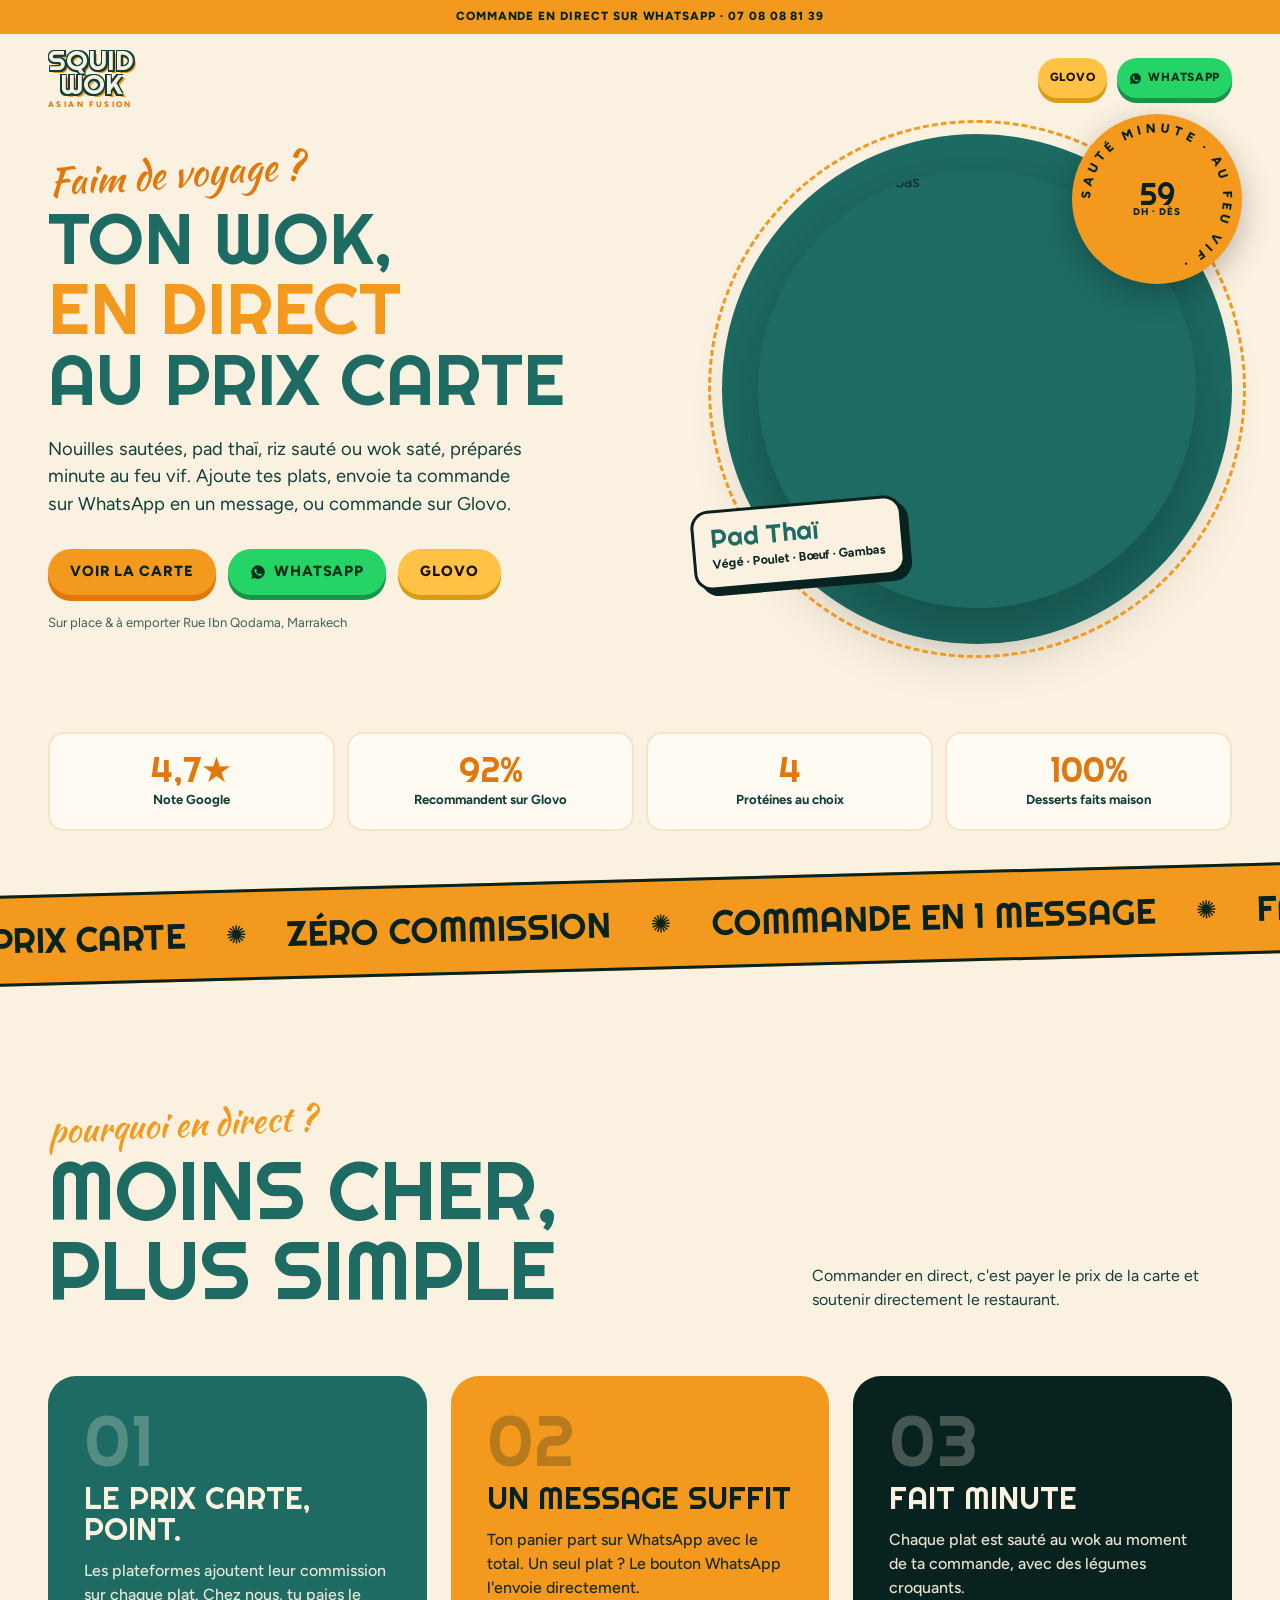
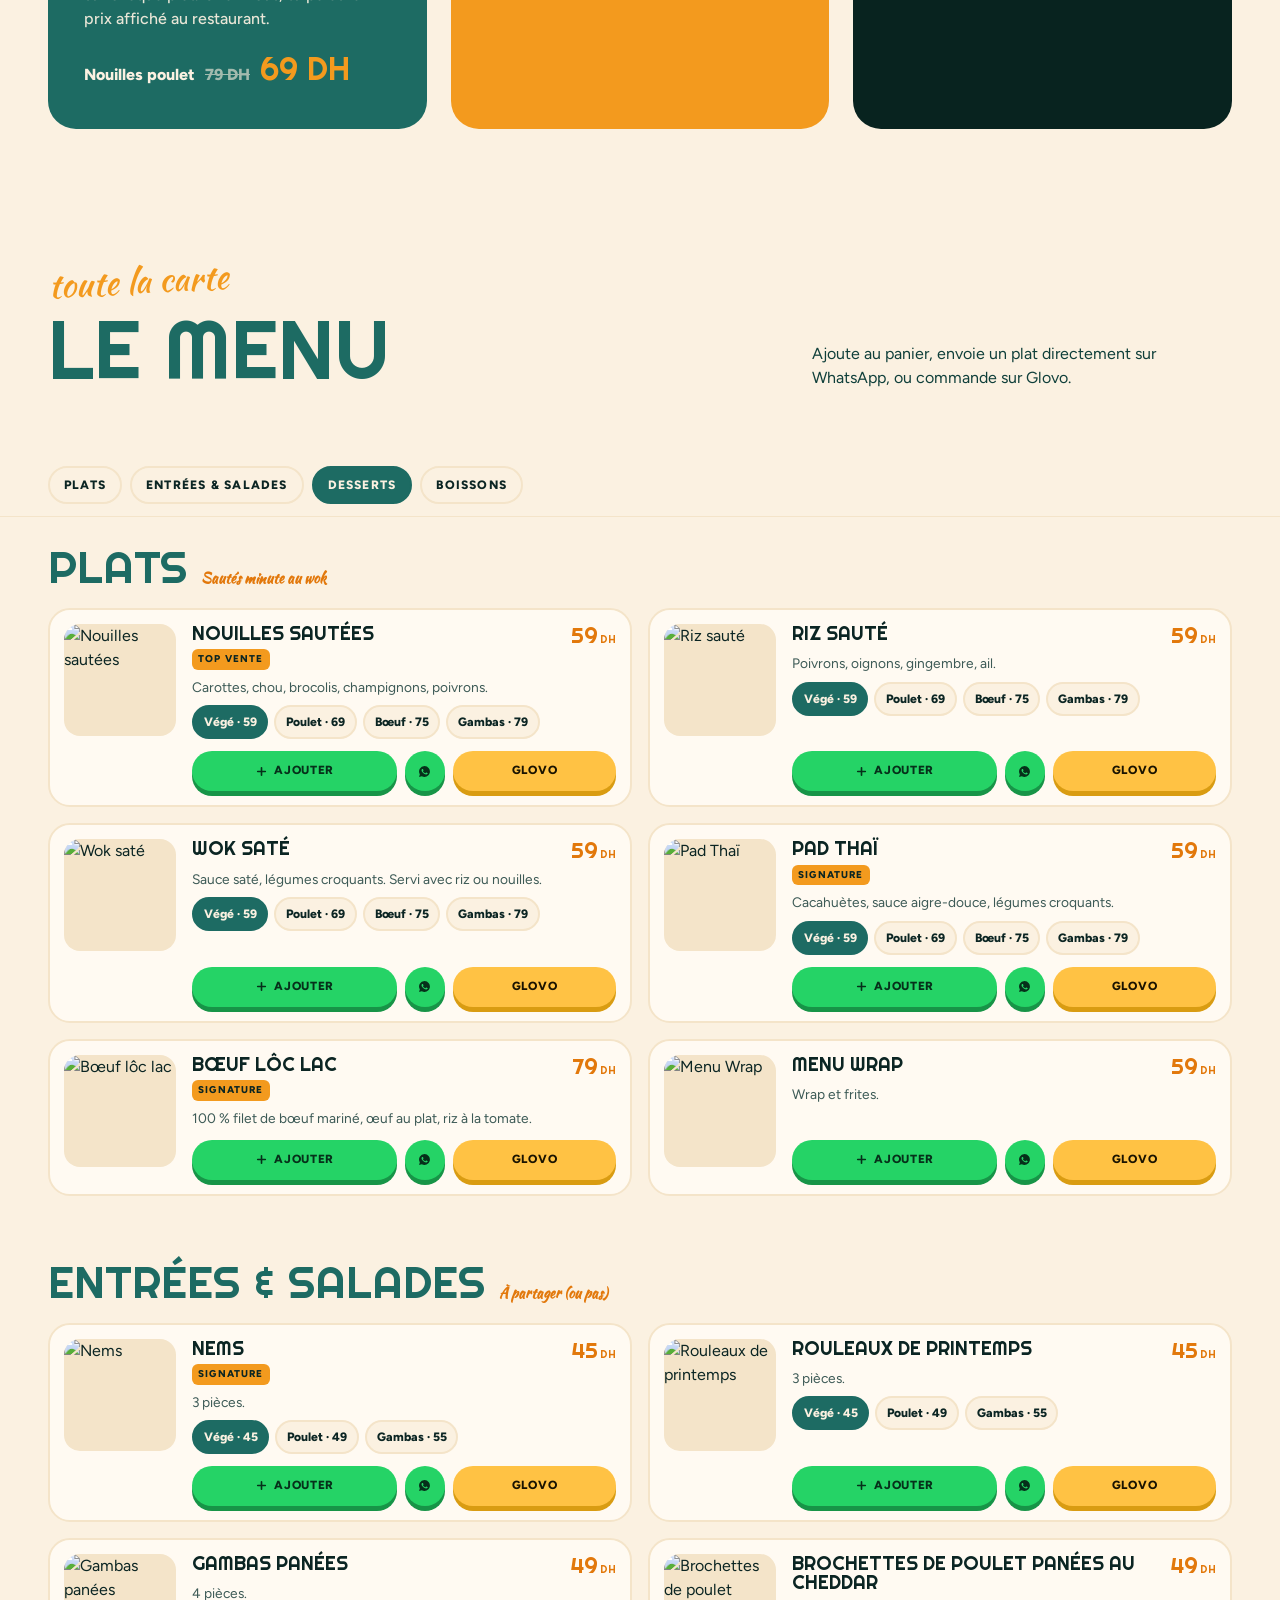
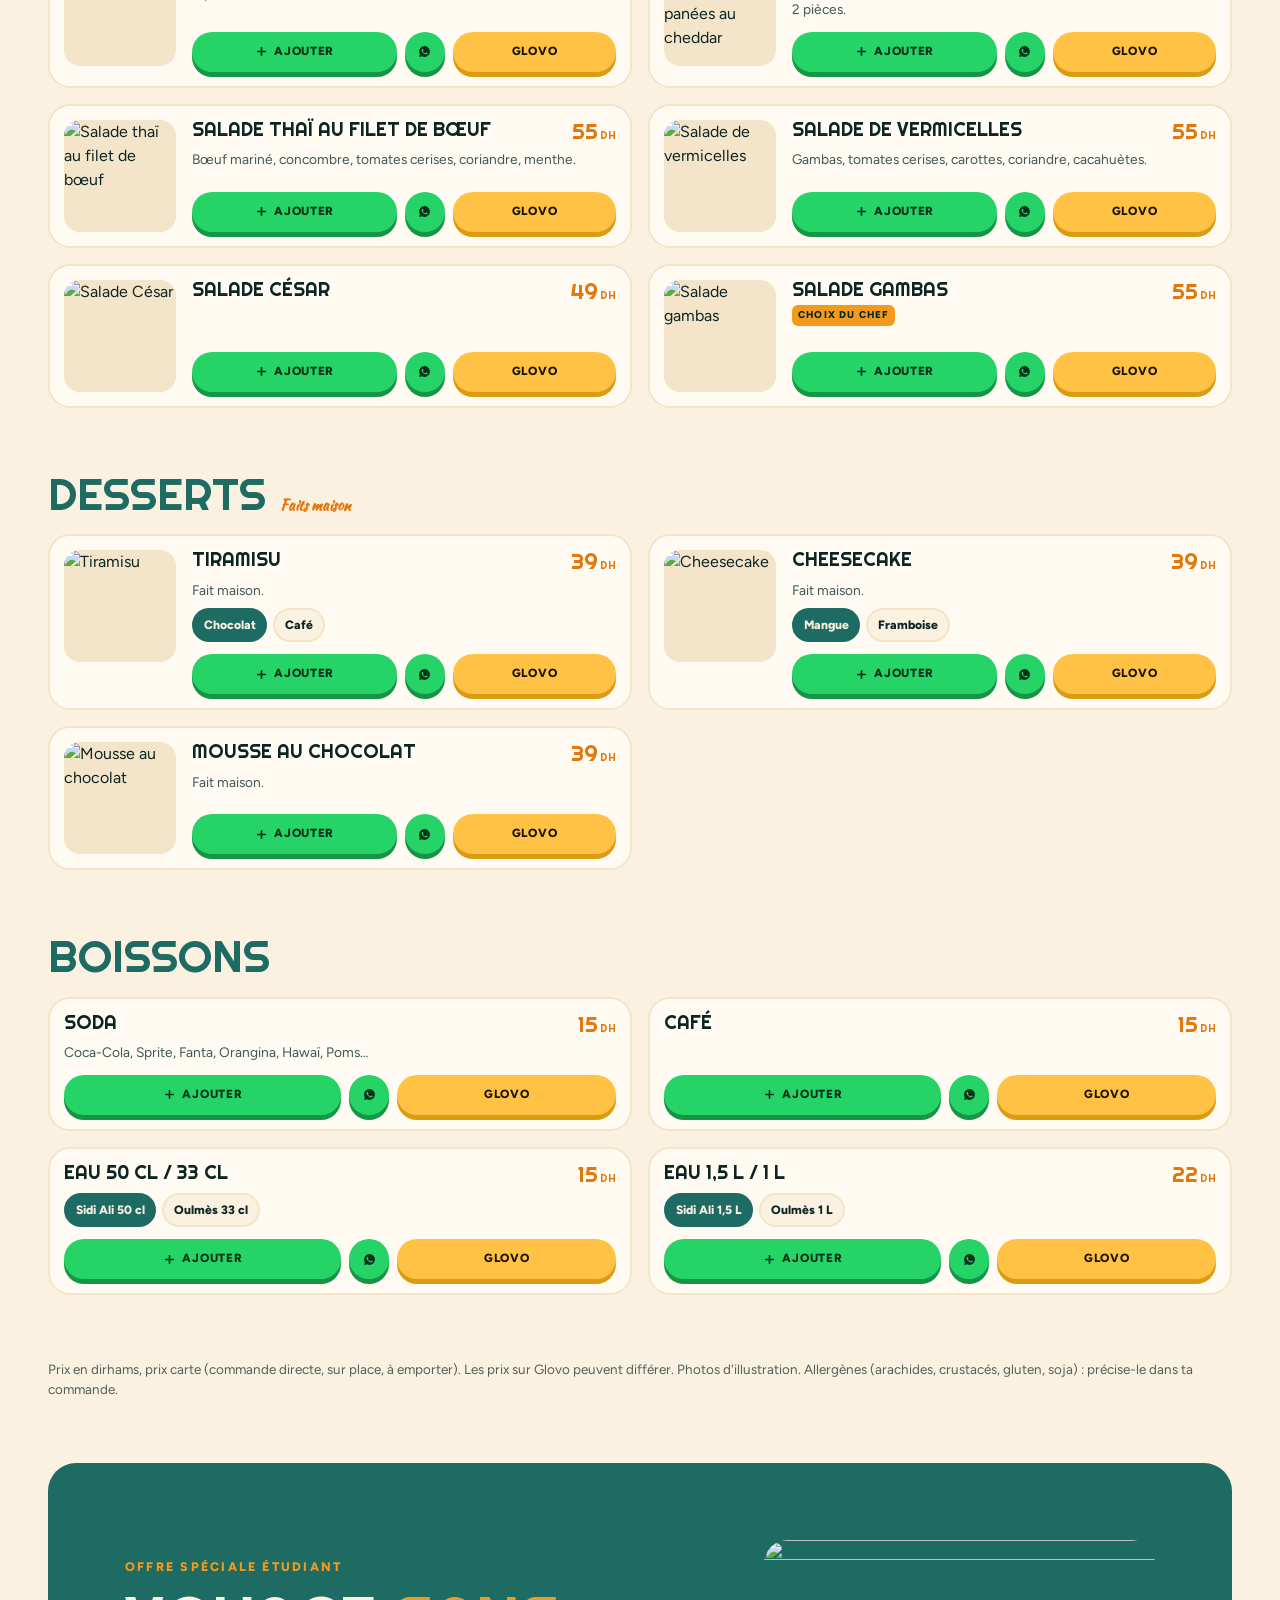
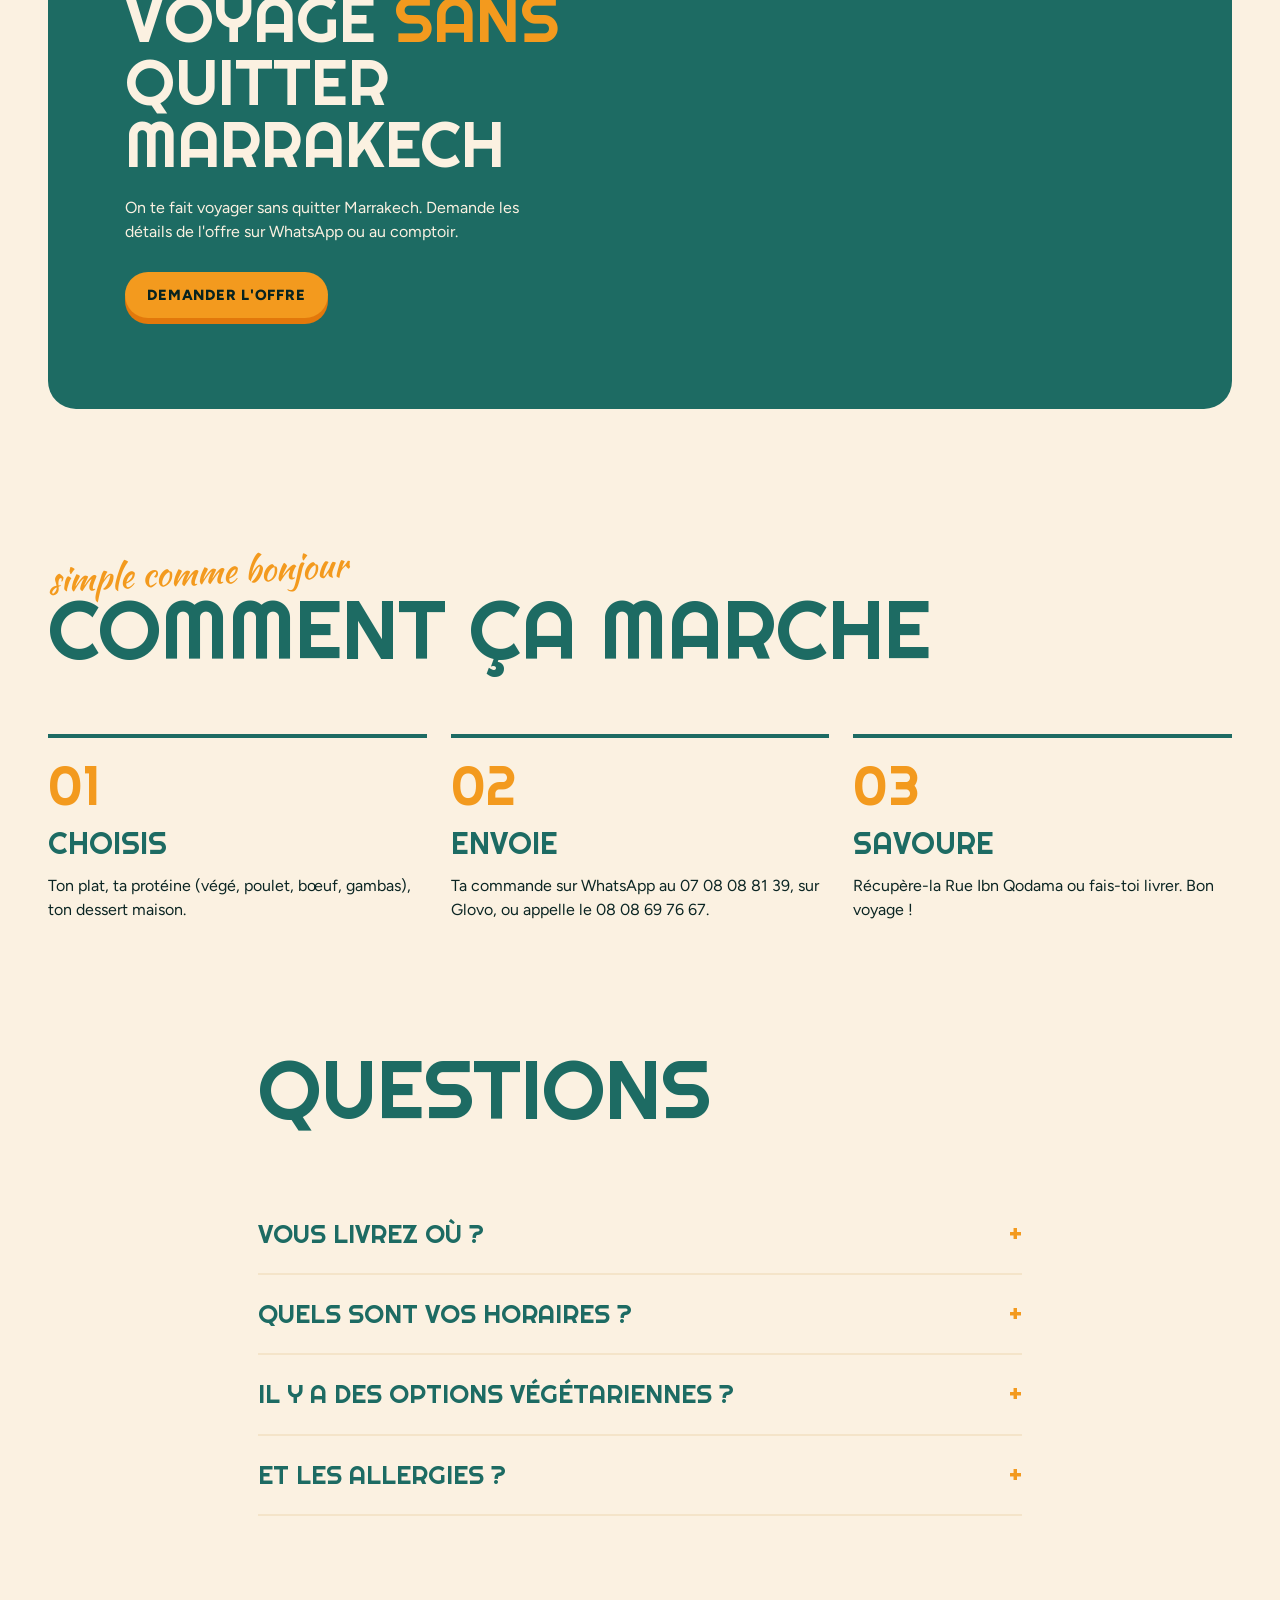
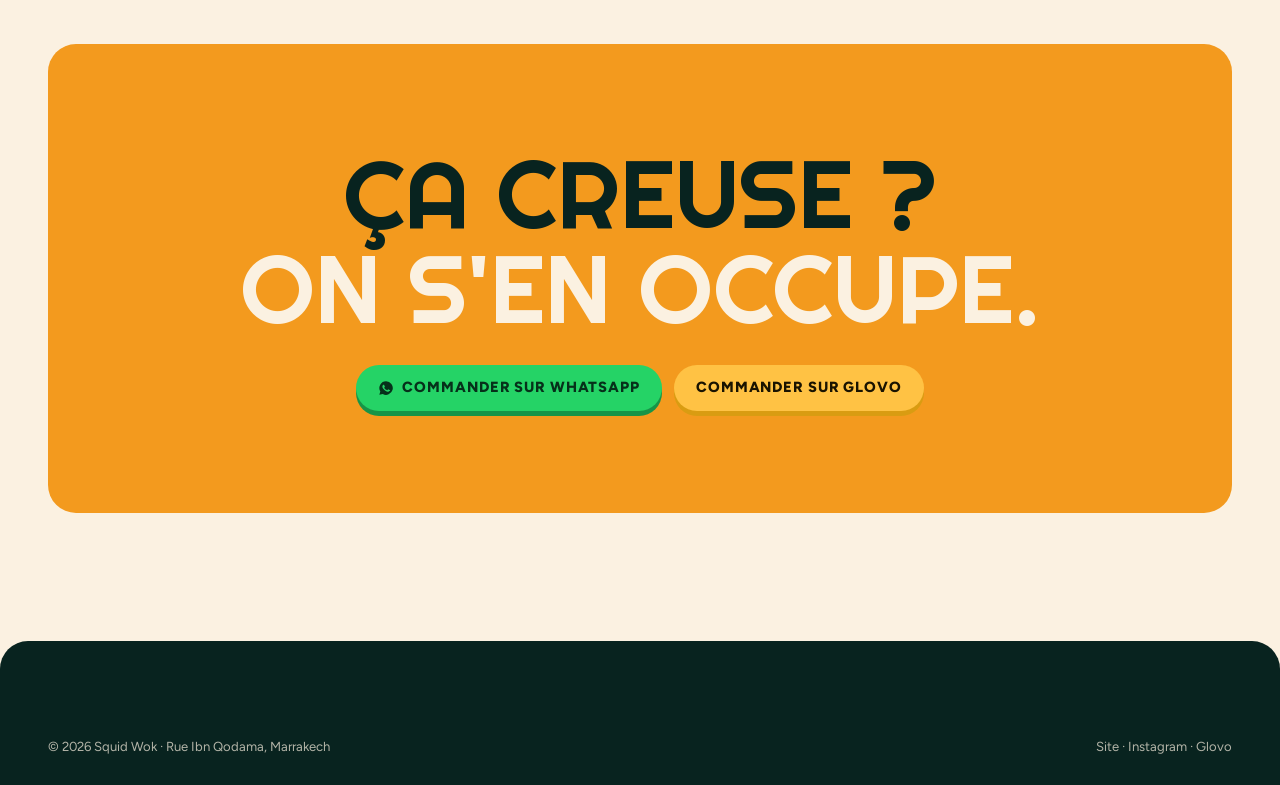
==== landing.html @ 24e597ba "Police du logo Instagram (Righteous) + correctif du défilement - La barre de catégories ne déclenche" ====
<!doctype html>
<html lang="fr">
<head>
<meta charset="utf-8">
<meta name="viewport" content="width=device-width,initial-scale=1">
<title>Commande Squid Wok en direct | Wok, Pad Thaï · Marrakech</title>
<meta name="description" content="Commande ton wok Squid Wok en direct sur WhatsApp, au prix carte. Nouilles, riz sauté, pad thaï dès 59 DH. Rue Ibn Qodama, Marrakech.">
<meta name="theme-color" content="#1d6b63">
<meta name="robots" content="noindex"><!-- preview : retirer à la mise en ligne finale -->
<link rel="preconnect" href="https://images.unsplash.com">
<meta name="robots" content="noindex"><!-- preview : retirer à la mise en ligne finale -->
<link rel="preconnect" href="https://fonts.googleapis.com">
<link rel="preconnect" href="https://fonts.gstatic.com" crossorigin>
<link href="https://fonts.googleapis.com/css2?family=Righteous&family=Figtree:wght@400;600;700;800&family=Kaushan+Script&display=swap" rel="stylesheet">
<link rel="stylesheet" href="assets/style.css?v=7">
<style>
  .lp-hero{padding:calc(var(--top-h) + 100px) 0 0;position:relative}
  .lp-hero__grid{display:grid;grid-template-columns:1.1fr .9fr;gap:clamp(24px,4vw,64px);align-items:center}
  .lp-hero h1{font-size:clamp(2.6rem,5.6vw,5.6rem);color:var(--teal)}
  .lp-hero h1 em{font-style:normal;color:var(--orange)}
  .lp-hero .script{font-size:clamp(1.6rem,3vw,2.4rem);color:var(--orange-deep);display:inline-block;transform:rotate(-4deg)}
  .lp-hero p.lead{font-size:1.15rem;max-width:480px;margin:22px 0 30px;color:var(--teal-deep)}
  .ctas{display:flex;flex-wrap:wrap;gap:12px;align-items:center}
  .ctas small{display:block;width:100%;font-size:.82rem;color:var(--teal-deep);opacity:.8;margin-top:6px}
  .plate{position:relative;aspect-ratio:1;border-radius:50%;background:var(--teal);padding:7%}
  .plate::before{content:"";position:absolute;inset:-14px;border-radius:50%;border:3px dashed var(--orange);animation:spin 40s linear infinite}
  .plate img{width:100%;height:100%;object-fit:cover;border-radius:50%;box-shadow:0 30px 60px rgba(8,35,31,.35)}
  .plate .sticker{top:-4%;right:-2%}
  .plate .tag{position:absolute;left:-6%;bottom:12%;background:var(--cream);border:3px solid var(--teal-ink);border-radius:18px;padding:12px 16px;box-shadow:6px 6px 0 var(--teal-ink);transform:rotate(-5deg)}
  .plate .tag b{font-family:var(--display);font-weight:400;font-size:1.6rem;color:var(--teal);display:block;line-height:1}
  .plate .tag span{font-size:.78rem;font-weight:700}

  .proof{display:grid;grid-template-columns:repeat(4,1fr);gap:12px;margin-top:clamp(48px,7vw,88px)}
  .proof div{background:var(--white);border:2px solid var(--cream-2);border-radius:var(--radius-sm);padding:18px;text-align:center}
  .proof b{font-family:var(--display);font-weight:400;font-size:2.2rem;color:var(--orange-deep);display:block;line-height:1}
  .proof span{font-size:.82rem;font-weight:700;color:var(--teal-deep)}

  .why{display:grid;grid-template-columns:repeat(3,1fr);gap:clamp(14px,2vw,24px)}
  .why article{border-radius:var(--radius);padding:clamp(24px,3vw,36px);min-height:300px;display:flex;flex-direction:column;gap:14px}
  .why article:nth-child(1){background:var(--teal);color:var(--cream)}
  .why article:nth-child(2){background:var(--orange);color:var(--teal-ink)}
  .why article:nth-child(3){background:var(--teal-ink);color:var(--cream)}
  .why .num{font-family:var(--display);font-size:4.5rem;line-height:.8;opacity:.25}
  .why h3{font-family:var(--display);font-weight:400;font-size:clamp(1.6rem,2.4vw,2.1rem);text-transform:uppercase;line-height:1}
  .why p{font-weight:500;opacity:.92}
  .compare{margin-top:auto;display:flex;gap:10px;align-items:baseline;font-weight:800}
  .compare s{opacity:.6}
  .compare b{font-family:var(--display);font-weight:400;font-size:2rem;color:var(--orange)}


  .offer{background:var(--teal);color:var(--cream);border-radius:var(--radius);padding:clamp(36px,6vw,80px);display:grid;grid-template-columns:1.2fr .8fr;gap:clamp(24px,4vw,56px);align-items:center;position:relative;overflow:hidden}
  .offer h2{font-size:clamp(2.4rem,5vw,4.4rem)}
  .offer h2 em{font-style:normal;color:var(--orange)}
  .offer ul{list-style:none;display:grid;gap:12px;margin:24px 0 30px}
  .offer li{display:flex;gap:12px;align-items:center;font-weight:600}
  .offer li::before{content:"✺";color:var(--orange);font-size:1.2rem}

  .how{display:grid;grid-template-columns:repeat(3,1fr);gap:24px;counter-reset:h}
  .how div{border-top:4px solid var(--teal);padding-top:20px}
  .how div::before{counter-increment:h;content:"0" counter(h);font-family:var(--display);font-size:3.4rem;color:var(--orange);display:block;line-height:1}
  .how h3{font-family:var(--display);font-weight:400;font-size:1.9rem;text-transform:uppercase;color:var(--teal);margin:8px 0}

  .faq{max-width:860px;margin:0 auto}
  .faq details{border-bottom:2px solid var(--cream-2);padding:20px 0}
  .faq summary{cursor:pointer;list-style:none;display:flex;justify-content:space-between;gap:20px;font-family:var(--display);font-size:clamp(1.1rem,2vw,1.6rem);text-transform:uppercase;color:var(--teal)}
  .faq summary::-webkit-details-marker{display:none}
  .faq summary::after{content:"+";color:var(--orange);transition:transform .3s var(--ease)}
  .faq details[open] summary::after{transform:rotate(45deg)}
  .faq p{margin-top:12px;color:var(--teal-deep);max-width:680px}

  .final{background:var(--orange);border-radius:var(--radius);margin:0 var(--gutter);padding:clamp(56px,8vw,110px) var(--gutter);text-align:center;color:var(--teal-ink)}
  .final h2{font-size:clamp(2.6rem,7.5vw,6.4rem)}
  .final h2 span{color:var(--cream)}
  .final .ctas{justify-content:center;margin-top:30px}

  @media (max-width:640px){
    .lp-hero .ctas{display:grid;grid-template-columns:1fr 1fr}
    .lp-hero .ctas .btn:first-child,.lp-hero .ctas small{grid-column:1/-1}
    .lp-hero .ctas .btn{padding-inline:.6em}
  }
  @media (max-width:900px){
    .lp-hero__grid,.offer{grid-template-columns:1fr}
    .plate{max-width:440px;margin:20px auto 0;width:86%}
    .why,.how{grid-template-columns:1fr}
    .proof{grid-template-columns:1fr 1fr}
  }
</style>
</head>
<body>

<div class="site-top">
<div class="topbar"><a href="https://wa.me/212708088139" target="_blank" rel="noopener">Commande en direct sur WhatsApp · 07 08 08 81 39</a></div>
<header class="header">
  <a href="index.html" class="logo" aria-label="Squid Wok, site" style="grid-column:1;justify-self:start;align-items:flex-start"><span class="logo__main">Squid <span>Wok</span></span><span class="logo__sub">Asian fusion</span></a>
  <span></span>
  <div class="header__actions">
    <a class="btn btn--glovo btn--sm" href="https://glovoapp.com/fr/ma/marrakech/stores/squid-wok-mar" target="_blank" rel="noopener" style="display:inline-flex">Glovo</a>
    <a class="btn btn--wa btn--sm" href="#carte" data-open aria-label="Commander sur WhatsApp"><svg viewBox="0 0 24 24" fill="currentColor" aria-hidden="true"><path d="M12 2a10 10 0 0 0-8.6 15.1L2 22l5-1.3A10 10 0 1 0 12 2zm5.2 14.1c-.2.6-1.3 1.2-1.8 1.2-.5.1-1 .2-3.4-.7a11.6 11.6 0 0 1-4.5-4c-.4-.5-1-1.5-1-2.8 0-1.3.7-2 1-2.3.2-.2.5-.3.7-.3h.5c.2 0 .4 0 .6.5l.8 2c.1.2.1.3 0 .5l-.4.6-.3.4c-.1.1-.3.3-.1.6.2.3.8 1.3 1.7 2 1.1 1 2 1.3 2.3 1.4.3.1.5.1.6-.1l.9-1.1c.2-.3.4-.2.7-.1l1.9.9c.3.1.5.2.5.3.1.2.1.6-.1 1.2z"/></svg><span>WhatsApp</span></a>
  </div>
</header>
</div>

<main>

<!-- HERO -->
<section class="lp-hero">
  <div class="wrap">
    <div class="lp-hero__grid">
      <div>
        <span class="script">Faim de voyage ?</span>
        <h1 class="display">Ton wok,<br><em>en direct</em><br>au prix carte</h1>
        <p class="lead">Nouilles sautées, pad thaï, riz sauté ou wok saté, préparés minute au feu vif. Ajoute tes plats, envoie ta commande sur WhatsApp en un message, ou commande sur Glovo.</p>
        <div class="ctas">
          <a class="btn btn--orange" href="#carte">Voir la carte</a>
          <a class="btn btn--wa" href="#carte" data-open><svg viewBox="0 0 24 24" fill="currentColor" aria-hidden="true"><path d="M12 2a10 10 0 0 0-8.6 15.1L2 22l5-1.3A10 10 0 1 0 12 2zm5.2 14.1c-.2.6-1.3 1.2-1.8 1.2-.5.1-1 .2-3.4-.7a11.6 11.6 0 0 1-4.5-4c-.4-.5-1-1.5-1-2.8 0-1.3.7-2 1-2.3.2-.2.5-.3.7-.3h.5c.2 0 .4 0 .6.5l.8 2c.1.2.1.3 0 .5l-.4.6-.3.4c-.1.1-.3.3-.1.6.2.3.8 1.3 1.7 2 1.1 1 2 1.3 2.3 1.4.3.1.5.1.6-.1l.9-1.1c.2-.3.4-.2.7-.1l1.9.9c.3.1.5.2.5.3.1.2.1.6-.1 1.2z"/></svg>WhatsApp</a>
          <a class="btn btn--glovo" href="https://glovoapp.com/fr/ma/marrakech/stores/squid-wok-mar" target="_blank" rel="noopener">Glovo</a>
          <small>Sur place & à emporter Rue Ibn Qodama, Marrakech</small>
        </div>
      </div>
      <div class="plate">
        <img src="https://images.unsplash.com/photo-1559314809-0d155014e29e?w=1200&q=80&auto=format&fit=crop" alt="Pad thaï aux gambas">
        <div class="sticker" aria-hidden="true">
          <svg viewBox="0 0 200 200"><defs><path id="c3" d="M100,100 m-78,0 a78,78 0 1,1 156,0 a78,78 0 1,1 -156,0"/></defs><text font-family="Figtree" font-weight="800" font-size="15" letter-spacing="5" fill="#08231f"><textPath href="#c3">SAUTÉ MINUTE · AU FEU VIF · </textPath></text></svg>
          <strong>59<small>DH · DÈS</small></strong>
        </div>
        <div class="tag"><b>Pad Thaï</b><span>Végé · Poulet · Bœuf · Gambas</span></div>
      </div>
    </div>
    <div class="proof">
      <div><b>4,7★</b><span>Note Google</span></div>
      <div><b>92%</b><span>Recommandent sur Glovo</span></div>
      <div><b>4</b><span>Protéines au choix</span></div>
      <div><b>100%</b><span>Desserts faits maison</span></div>
    </div>
  </div>
</section>

<div class="marquee" aria-hidden="true"><div class="marquee__track">
  <span>Prix carte</span><span>Zéro commission</span><span>Commande en 1 message</span><span>Fait minute</span>
</div></div>

<!-- WHY -->
<section class="section">
  <div class="wrap">
    <div class="head">
      <h2 class="display"><span class="script">pourquoi en direct ?</span>Moins cher,<br>plus simple</h2>
      <p>Commander en direct, c'est payer le prix de la carte et soutenir directement le restaurant.</p>
    </div>
    <div class="why">
      <article>
        <span class="num">01</span>
        <h3>Le prix carte, point.</h3>
        <p>Les plateformes ajoutent leur commission sur chaque plat. Chez nous, tu paies le prix affiché au restaurant.</p>
        <div class="compare"><span>Nouilles poulet</span><s>79 DH</s><b>69 DH</b></div>
      </article>
      <article>
        <span class="num">02</span>
        <h3>Un message suffit</h3>
        <p>Ton panier part sur WhatsApp avec le total. Un seul plat ? Le bouton WhatsApp l'envoie directement.</p>
      </article>
      <article>
        <span class="num">03</span>
        <h3>Fait minute</h3>
        <p>Chaque plat est sauté au wok au moment de ta commande, avec des légumes croquants.</p>
      </article>
    </div>
  </div>
</section>

<!-- CARTE COMPLETE -->
<section class="section" id="carte" style="padding-top:0;padding-bottom:clamp(32px,5vw,64px)">
  <div class="wrap">
    <div class="head">
      <h2 class="display"><span class="script">toute la carte</span>Le menu</h2>
      <p>Ajoute au panier, envoie un plat directement sur WhatsApp, ou commande sur Glovo.</p>
    </div>
  </div>
  <div id="menu"></div>
</section>

<!-- OFFRE -->
<section class="wrap" id="offre">
  <div class="offer">
    <div>
      <span class="eyebrow" style="color:var(--orange)">Offre spéciale étudiant</span>
      <h2 class="display" style="margin-top:10px">Voyage <em>sans</em><br>quitter Marrakech</h2>
      <p style="margin:20px 0 28px;max-width:420px">On te fait voyager sans quitter Marrakech. Demande les détails de l'offre sur WhatsApp ou au comptoir.</p>
      <a class="btn btn--orange" target="_blank" rel="noopener" href="https://wa.me/212708088139?text=Bonjour%20!%20Je%20veux%20profiter%20de%20l'offre%20%C3%A9tudiant">Demander l'offre</a>
    </div>
    <img src="https://images.unsplash.com/photo-1617093727343-374698b1b08d?w=700&q=75&auto=format&fit=crop" alt="" loading="lazy" style="border-radius:24px;width:100%;aspect-ratio:1;object-fit:cover">
  </div>
</section>

<!-- HOW -->
<section class="section">
  <div class="wrap">
    <div class="head"><h2 class="display"><span class="script">simple comme bonjour</span>Comment ça marche</h2></div>
    <div class="how">
      <div><h3>Choisis</h3><p>Ton plat, ta protéine (végé, poulet, bœuf, gambas), ton dessert maison.</p></div>
      <div><h3>Envoie</h3><p>Ta commande sur WhatsApp au 07 08 08 81 39, sur Glovo, ou appelle le 08 08 69 76 67.</p></div>
      <div><h3>Savoure</h3><p>Récupère-la Rue Ibn Qodama ou fais-toi livrer. Bon voyage !</p></div>
    </div>
  </div>
</section>

<!-- FAQ -->
<section class="section" style="padding-top:0">
  <div class="wrap faq">
    <div class="head"><h2 class="display">Questions</h2></div>
    <details><summary>Vous livrez où ?</summary><p>[À confirmer] Zone de livraison directe. Partout ailleurs à Marrakech, commande sur Glovo.</p></details>
    <details><summary>Quels sont vos horaires ?</summary><p>[À confirmer]</p></details>
    <details><summary>Il y a des options végétariennes ?</summary><p>Oui : tous nos plats wok, nems et rouleaux de printemps existent en version végétarienne.</p></details>
    <details><summary>Et les allergies ?</summary><p>Certains plats contiennent arachides, crustacés, gluten ou soja. Précise-le dans ton message, on adapte quand c'est possible.</p></details>
  </div>
</section>

<!-- FINAL -->
<section class="final">
  <h2 class="display">Ça creuse ?<br><span>On s'en occupe.</span></h2>
  <div class="ctas">
    <a class="btn btn--wa" href="#carte" data-open><svg viewBox="0 0 24 24" fill="currentColor" aria-hidden="true"><path d="M12 2a10 10 0 0 0-8.6 15.1L2 22l5-1.3A10 10 0 1 0 12 2zm5.2 14.1c-.2.6-1.3 1.2-1.8 1.2-.5.1-1 .2-3.4-.7a11.6 11.6 0 0 1-4.5-4c-.4-.5-1-1.5-1-2.8 0-1.3.7-2 1-2.3.2-.2.5-.3.7-.3h.5c.2 0 .4 0 .6.5l.8 2c.1.2.1.3 0 .5l-.4.6-.3.4c-.1.1-.3.3-.1.6.2.3.8 1.3 1.7 2 1.1 1 2 1.3 2.3 1.4.3.1.5.1.6-.1l.9-1.1c.2-.3.4-.2.7-.1l1.9.9c.3.1.5.2.5.3.1.2.1.6-.1 1.2z"/></svg>Commander sur WhatsApp</a>
    <a class="btn btn--glovo" href="https://glovoapp.com/fr/ma/marrakech/stores/squid-wok-mar" target="_blank" rel="noopener">Commander sur Glovo</a>
  </div>
</section>

</main>

<footer class="footer">
  <div class="wrap">
    <div class="footer__legal" style="margin-top:0;border:0;padding-top:0">
      <span>© 2026 Squid Wok · Rue Ibn Qodama, Marrakech</span>
      <span><a href="index.html">Site</a> · <a href="https://www.instagram.com/squidwokmarrakech/" target="_blank" rel="noopener">Instagram</a> · <a href="https://glovoapp.com/fr/ma/marrakech/stores/squid-wok-mar" target="_blank" rel="noopener">Glovo</a></span>
    </div>
  </div>
</footer>

<script src="assets/menu.js?v=6"></script>
<script src="assets/main.js?v=6"></script>
</body>
</html>
---- assets/style.css ----
/* =========================================================
   SQUID WOK — Charte graphique (alignée sur Instagram + carte)
   Vert canard / Orange wok / Crème · Anton + Figtree + Kaushan
   ========================================================= */
:root{
  --teal:#1d6b63;
  --teal-deep:#0f3f3a;
  --teal-ink:#08231f;
  --orange:#f39a1e;
  --orange-deep:#e2780b;
  --cream:#fbf1e1;
  --cream-2:#f4e4c9;
  --white:#fffaf2;
  --ink:#0b2523;
  --paper:#fffaf2;
  --header-h:68px;
  --top-h:34px;
  --shadow:0 18px 40px rgba(8,35,31,.14);
  --radius:28px;
  --radius-sm:16px;
  --display:'Righteous', 'Anton', system-ui, sans-serif;
  --body:'Figtree', system-ui, sans-serif;
  --script:'Kaushan Script', cursive;
  --gutter:clamp(16px,4vw,48px);
  --ease:cubic-bezier(.2,.7,.2,1);
}
*{box-sizing:border-box;margin:0;padding:0}
html{scroll-behavior:smooth;scroll-padding-top:calc(var(--top-h) + var(--header-h) + 70px);-webkit-text-size-adjust:100%}
html,body{overflow-x:clip}
body{font-family:var(--body);background:var(--cream);color:var(--ink);line-height:1.5;-webkit-font-smoothing:antialiased}
img{display:block;max-width:100%}
a{color:inherit;text-decoration:none}
button{font:inherit;cursor:pointer;border:0;background:none;color:inherit}
:focus-visible{outline:3px solid var(--orange);outline-offset:3px;border-radius:6px}

.wrap{width:100%;max-width:1320px;margin:0 auto;padding:0 var(--gutter)}
.display{font-family:var(--display);text-transform:uppercase;line-height:.98;letter-spacing:0;font-weight:400}
.script{font-family:var(--script);text-transform:none;letter-spacing:0}
.eyebrow{display:inline-block;font-weight:800;font-size:.78rem;letter-spacing:.18em;text-transform:uppercase}

/* ---------- Buttons ---------- */
.btn{display:inline-flex;align-items:center;justify-content:center;min-height:46px;line-height:1;gap:.55em;padding:.85em 1.5em;border-radius:999px;font-weight:800;font-size:.92rem;letter-spacing:.06em;text-transform:uppercase;transition:transform .25s var(--ease),background .25s,color .25s,box-shadow .25s;white-space:nowrap}
.btn:hover{transform:translateY(-2px)}
.btn:active{transform:translateY(0) scale(.98)}
.btn--orange{background:var(--orange);color:var(--teal-ink);box-shadow:0 6px 0 var(--orange-deep)}
.btn--orange:hover{box-shadow:0 8px 0 var(--orange-deep)}
.btn--teal{background:var(--teal);color:var(--cream);box-shadow:0 6px 0 var(--teal-deep)}
.btn--cream{background:var(--cream);color:var(--teal-deep);box-shadow:0 6px 0 rgba(0,0,0,.18)}
.btn--ghost{border:2px solid currentColor}
.btn svg{width:1.1em;height:1.1em}

.btn--wa{background:#25d366;color:#06301a;box-shadow:0 5px 0 #179447}
.btn--glovo{background:#ffc244;color:#1a1300;box-shadow:0 5px 0 #d99c12}
.btn--sm{min-height:40px;padding:.6em 1em;font-size:.74rem}
.btn--block{width:100%}
.btn--icon{width:40px;min-height:40px;padding:0;flex:none}
.sr-only{position:absolute;width:1px;height:1px;overflow:hidden;clip:rect(0 0 0 0);white-space:nowrap}


/* ---------- Logo (lettrage du logo Instagram, sans la pieuvre) ---------- */
.logo{display:inline-flex;flex-direction:column;align-items:center;font-family:var(--display);text-transform:uppercase;white-space:nowrap;line-height:.86}
.logo__main{display:flex;flex-direction:column;align-items:center;font-size:clamp(1.45rem,2.2vw,1.9rem);color:var(--cream);-webkit-text-stroke:0;text-shadow:-1.5px -1.5px 0 var(--teal-deep),1.5px -1.5px 0 var(--teal-deep),-1.5px 1.5px 0 var(--teal-deep),1.5px 1.5px 0 var(--teal-deep),3px 3px 0 var(--orange)}
.logo__main span{display:block;color:var(--cream)}
.logo__sub{font-family:var(--body);font-weight:800;font-size:.5rem;letter-spacing:.3em;color:var(--orange-deep);margin-top:5px}
.logo--xl{align-items:flex-start}
.logo--xl .logo__main{align-items:flex-start;font-size:clamp(3.4rem,13vw,10rem);color:var(--cream);text-shadow:.03em .03em 0 var(--orange),.06em .06em 0 var(--orange-deep)}
.logo--xl .logo__main span{color:var(--orange);text-shadow:.03em .03em 0 var(--teal),.06em .06em 0 var(--teal-deep)}
.logo--xl .logo__sub{font-size:clamp(.7rem,1.4vw,1rem);margin-top:1.4em;color:var(--orange)}

/* ---------- Header (pattern Burrito Madre : burger · logo centré · CTA pill) ---------- */
.site-top{position:fixed;inset:0 0 auto 0;z-index:60}
.topbar{height:var(--top-h);display:flex;align-items:center;justify-content:center;gap:.5em;background:var(--orange);color:var(--teal-ink);font-weight:800;font-size:.74rem;letter-spacing:.08em;text-transform:uppercase;padding:0 var(--gutter);white-space:nowrap;overflow:hidden}
.topbar a{text-underline-offset:3px}
.topbar a:hover{text-decoration:underline}
.header{position:relative;padding:14px var(--gutter);display:grid;grid-template-columns:1fr auto 1fr;align-items:center;transition:background .3s,padding .3s,box-shadow .3s}
.header.is-scrolled{background:var(--cream);padding-block:8px;box-shadow:0 1px 0 var(--cream-2)}
.menu-open .header{background:transparent;box-shadow:none}
.menu-open .header .logo__main{color:var(--cream)}
.menu-open .header .header__actions{visibility:hidden}
.burger{width:52px;height:52px;border-radius:50%;background:var(--cream);display:grid;place-items:center;box-shadow:0 4px 18px rgba(8,35,31,.15)}
.burger i{display:block;width:22px;height:3px;background:var(--teal);border-radius:3px;position:relative;transition:transform .3s}
.burger i::before,.burger i::after{content:"";position:absolute;left:0;width:22px;height:3px;background:var(--teal);border-radius:3px;transition:transform .3s,top .3s}
.burger i::before{top:-7px}.burger i::after{top:7px}
.menu-open .burger i{background:transparent}
.menu-open .burger i::before{top:0;transform:rotate(45deg)}
.menu-open .burger i::after{top:0;transform:rotate(-45deg)}
.header .btn{justify-self:end}
.header__actions{justify-self:end;display:flex;gap:10px;align-items:center}

/* Fullscreen nav */
.nav{position:fixed;inset:0;z-index:45;padding-top:calc(var(--top-h) + 110px)!important;background:var(--teal);color:var(--cream);display:flex;flex-direction:column;justify-content:center;padding:120px var(--gutter) 40px;clip-path:circle(0% at 40px 40px);transition:clip-path .7s var(--ease);overflow:auto}
.menu-open .nav{clip-path:circle(150% at 40px 40px)}
.nav ul{list-style:none}
.nav li a{min-height:44px;font-family:var(--display);font-size:clamp(2rem,7vw,4.6rem);text-transform:uppercase;line-height:1.02;display:inline-block;transition:color .2s,transform .3s var(--ease)}
.nav li a:hover{color:var(--orange);transform:translateX(12px)}
.nav__foot{margin-top:40px;display:flex;flex-wrap:wrap;gap:24px;font-weight:700;opacity:.85}

.nav__btns{display:flex;flex-wrap:wrap;gap:10px;margin-top:32px}
/* ---------- Hero ---------- */
.hero{padding:calc(var(--top-h) + 96px) var(--gutter) 0}
.hero__media{position:relative;border-radius:var(--radius);overflow:hidden;min-height:min(86vh,820px);background:var(--teal-ink);display:flex;align-items:flex-end}
.hero__media img,.hero__media video{position:absolute;inset:0;width:100%;height:100%;object-fit:cover;transform:scale(1.08);animation:heroZoom 14s var(--ease) forwards}
@keyframes heroZoom{to{transform:scale(1)}}
.hero__media::after{content:"";position:absolute;inset:0;background:linear-gradient(180deg,rgba(8,35,31,.05) 30%,rgba(8,35,31,.85) 100%)}
.hero__content{position:relative;z-index:2;padding:clamp(24px,5vw,64px);color:var(--cream);width:100%;display:grid;gap:22px}
.hero__title{font-size:clamp(2.7rem,9.6vw,9rem)}
.hero__title em{font-style:normal;color:var(--orange)}
.hero__row{display:flex;flex-wrap:wrap;gap:16px 28px;align-items:center;justify-content:space-between}
.hero__row p{max-width:440px;font-size:1.08rem;opacity:.92}
.hero__tag{font-size:clamp(1.6rem,3.4vw,2.6rem);color:var(--orange);transform:rotate(-4deg);display:inline-block}

/* Sticker rond tournant */
.sticker{position:absolute;z-index:3;width:clamp(110px,14vw,170px);aspect-ratio:1;border-radius:50%;background:var(--orange);color:var(--teal-ink);display:grid;place-items:center;text-align:center;box-shadow:0 10px 30px rgba(0,0,0,.25)}
.sticker svg{position:absolute;inset:0;width:100%;height:100%;animation:spin 18s linear infinite}
.sticker strong{font-family:var(--display);font-weight:400;font-size:clamp(1.3rem,2.4vw,2rem);line-height:.9}
.sticker strong small{display:block;font-family:var(--body);font-size:.32em;font-weight:800;letter-spacing:.1em}
@keyframes spin{to{transform:rotate(360deg)}}
.hero .sticker{top:clamp(20px,4vw,48px);right:clamp(20px,4vw,48px)}

/* ---------- Marquee ---------- */
.marquee{overflow:hidden;background:var(--orange);color:var(--teal-ink);padding:16px 0;transform:rotate(-1.5deg);margin:48px -10px 0;border-block:3px solid var(--teal-ink)}
.marquee--teal{background:var(--teal);color:var(--cream);transform:rotate(1.2deg);border-color:var(--orange)}
.marquee__track{display:flex;gap:40px;width:max-content;animation:marquee 32s linear infinite}
.marquee span{font-family:var(--display);font-size:clamp(1.3rem,2.8vw,2.2rem);text-transform:uppercase;white-space:nowrap;display:flex;align-items:center;gap:40px}
.marquee span::after{content:"✺";color:currentColor;font-size:.7em}
@keyframes marquee{to{transform:translateX(-50%)}}

/* ---------- Section heads ---------- */
.section{padding:clamp(72px,10vw,140px) 0}
.head{display:flex;flex-wrap:wrap;align-items:flex-end;justify-content:space-between;gap:20px;margin-bottom:clamp(36px,5vw,64px)}
.head h2{font-size:clamp(2.4rem,6.4vw,5.4rem);color:var(--teal)}
.head h2 .script{color:var(--orange);font-size:.42em;display:block;transform:rotate(-3deg);margin-bottom:.35em;line-height:1.2}
.head p{max-width:420px;color:var(--teal-deep)}

/* ---------- Categories grid (pattern Burrito Madre) ---------- */
.cats{display:grid;grid-template-columns:repeat(2,1fr);gap:clamp(20px,3vw,40px) clamp(16px,3vw,40px)}
.cat{display:grid;gap:14px;text-align:center;color:var(--teal-deep)}
.cat__img{position:relative;aspect-ratio:4/3;border-radius:var(--radius);overflow:hidden;background:var(--cream-2)}
.cat__img img{width:100%;height:100%;object-fit:cover;transition:transform .8s var(--ease)}
.cat:hover .cat__img img{transform:scale(1.07) rotate(-1deg)}
.cat__price{position:absolute;top:14px;left:14px;background:var(--orange);color:var(--teal-ink);font-family:var(--display);font-size:1.3rem;padding:.25em .7em;border-radius:999px;transform:rotate(-6deg)}
.cat h3{font-family:var(--display);font-weight:400;font-size:clamp(1.15rem,2.4vw,2rem);text-transform:uppercase;line-height:1}
.cat__cta{font-weight:800;font-size:.8rem;letter-spacing:.14em;text-transform:uppercase;color:var(--orange-deep);display:inline-flex;gap:.4em;justify-content:center;align-items:center}
.cat__cta::after{content:"→";transition:transform .3s var(--ease)}
.cat:hover .cat__cta::after{transform:translateX(6px)}
.center{text-align:center;margin-top:clamp(40px,6vw,72px)}

/* ---------- Story ---------- */
.story{display:grid;grid-template-columns:1.05fr 1fr;gap:clamp(28px,5vw,80px);align-items:center}
.story__media{position:relative;border-radius:var(--radius);overflow:hidden;aspect-ratio:4/5}
.story__media img{width:100%;height:100%;object-fit:cover}
.story__media .sticker{bottom:24px;left:24px}
.story h2{font-size:clamp(2.3rem,5.2vw,4.6rem);color:var(--teal)}
.story h2 em{font-style:normal;color:var(--orange)}
.story p{font-size:1.12rem;margin-top:22px;max-width:520px;color:var(--teal-deep)}
.stats{display:grid;grid-template-columns:repeat(3,1fr);gap:16px;margin-top:36px}
.stat{background:var(--white);border-radius:var(--radius-sm);padding:18px;border:2px solid var(--cream-2)}
.stat b{font-family:var(--display);font-weight:400;font-size:clamp(1.6rem,3.2vw,2.5rem);color:var(--orange-deep);display:block;line-height:1}
.stat span{font-size:.82rem;font-weight:700;color:var(--teal-deep)}

/* ---------- Promo cards (pattern "Izaberi obrok / Postani deo ekipe") ---------- */
.promos{display:grid;grid-template-columns:1fr 1fr;gap:clamp(16px,2.5vw,28px)}
.promo{position:relative;border-radius:var(--radius);overflow:hidden;min-height:440px;padding:clamp(24px,4vw,44px);display:flex;flex-direction:column;justify-content:space-between;isolation:isolate}
.promo h3{font-size:clamp(2.3rem,4.2vw,4rem);max-width:9ch}
.promo p{max-width:min(260px,48%);font-weight:700;text-transform:uppercase;font-size:.85rem;letter-spacing:.05em}
.promo img{position:absolute;right:-8%;bottom:-8%;width:56%;aspect-ratio:1;object-fit:cover;border-radius:50%;z-index:-1;transition:transform .9s var(--ease);box-shadow:0 20px 50px rgba(0,0,0,.3)}
.promo:hover img{transform:rotate(-8deg) scale(1.05)}
.promo--orange{background:var(--orange);color:var(--teal-ink)}
.promo--teal{background:var(--teal);color:var(--cream)}
.promo--teal h3 em{color:var(--orange);font-style:normal}
.promo .btn{align-self:flex-start}

/* ---------- Menu (carte complète) ---------- */
.catnav{position:sticky;top:calc(var(--top-h) + var(--header-h));z-index:40;background:var(--cream);padding:12px 0;margin-bottom:28px;border-bottom:1px solid var(--cream-2)}
.section--teal .catnav{background:var(--teal-deep);border-color:rgba(251,241,225,.1)}
.catnav__in{display:flex;gap:8px;overflow-x:auto;scrollbar-width:none;-webkit-overflow-scrolling:touch}
.catnav__in::-webkit-scrollbar{display:none}
.catnav a{flex:none;padding:.65em 1.15em;border-radius:999px;border:2px solid var(--cream-2);font-weight:800;font-size:.76rem;letter-spacing:.1em;text-transform:uppercase;transition:background .2s,color .2s,border-color .2s}
.catnav a.on,.catnav a:hover{background:var(--teal);border-color:var(--teal);color:var(--cream)}
.menu-cat{margin-bottom:clamp(40px,6vw,64px)}
.menu-cat__title{display:flex;flex-wrap:wrap;align-items:baseline;gap:4px 14px;margin-bottom:18px}
.menu-cat__title h3{font-family:var(--display);font-weight:400;font-size:clamp(1.8rem,3.6vw,2.8rem);text-transform:uppercase;color:var(--teal);line-height:1}
.menu-cat__title span{font-weight:700;font-size:.9rem;color:var(--orange-deep)}
.dishes{display:grid;grid-template-columns:repeat(2,minmax(0,1fr));gap:16px}
.dish{display:grid;grid-template-columns:112px minmax(0,1fr);gap:16px;background:var(--paper);border:2px solid var(--cream-2);border-radius:22px;padding:14px;transition:border-color .2s,box-shadow .25s}
.dish:hover{border-color:#e6cfa8;box-shadow:var(--shadow)}
.dish--noimg{grid-template-columns:minmax(0,1fr)}
.dish__img{width:112px;height:112px;border-radius:16px;object-fit:cover;background:var(--cream-2)}
.dish__body{display:flex;flex-direction:column;gap:8px;min-width:0}
.dish__top{display:flex;justify-content:space-between;align-items:flex-start;gap:10px}
.dish h4{font-family:var(--display);font-weight:400;font-size:1.2rem;text-transform:uppercase;line-height:1;color:var(--ink)}
.dish__price{font-family:var(--display);font-size:1.4rem;line-height:1;color:var(--orange-deep);white-space:nowrap}
.dish__price small{font-size:.5em;margin-left:2px}
.dish__badge{display:inline-block;font-size:.62rem;font-weight:800;letter-spacing:.12em;text-transform:uppercase;background:var(--orange);color:var(--ink);padding:.3em .6em;border-radius:6px;margin-top:6px}
.dish p{font-size:.86rem;color:#3d5a56;line-height:1.4}
.opts{display:flex;flex-wrap:wrap;gap:6px}
.opt{min-height:34px;padding:.35em .8em;border-radius:999px;border:2px solid var(--cream-2);background:var(--cream);font-size:.76rem;font-weight:800;transition:background .15s,border-color .15s,color .15s}
.opt[aria-pressed="true"]{background:var(--teal);border-color:var(--teal);color:var(--cream)}
.opt:hover{border-color:var(--teal)}
.dish__actions{display:flex;gap:8px;margin-top:auto;padding-top:4px}
.dish__actions .btn{flex:1}
.dish__actions .btn--icon{flex:none}
.dish__actions .btn--wa:not(.btn--icon){flex:1.3}
.added{animation:pop .4s var(--ease)}
@keyframes pop{40%{transform:scale(1.06)}}

/* ---------- Events ---------- */
.events{display:grid;grid-template-columns:repeat(3,1fr);gap:clamp(16px,2.5vw,28px)}
.event{border-radius:var(--radius);overflow:hidden;background:var(--teal-ink);color:var(--cream);position:relative;aspect-ratio:4/5;display:flex;align-items:flex-end;isolation:isolate}
.event img{position:absolute;inset:0;width:100%;height:100%;object-fit:cover;z-index:-2;opacity:.75;transition:transform .8s var(--ease),opacity .3s}
.event::after{content:"";position:absolute;inset:0;z-index:-1;background:linear-gradient(transparent 35%,rgba(8,35,31,.95))}
.event:hover img{transform:scale(1.06);opacity:.9}
.event div{padding:26px}
.event .eyebrow{color:var(--orange)}
.event h3{font-family:var(--display);font-weight:400;font-size:clamp(1.6rem,2.6vw,2.2rem);text-transform:uppercase;line-height:.95;margin:.2em 0}

/* ---------- Infos ---------- */
.infos{display:grid;grid-template-columns:1fr 1.2fr;gap:clamp(24px,4vw,48px);align-items:stretch}
.infos__card{background:var(--teal-deep);color:var(--cream);border-radius:var(--radius);padding:clamp(28px,4vw,52px);display:grid;gap:26px;align-content:start}
.infos__card h2{font-size:clamp(2.4rem,4.6vw,4rem);color:var(--orange)}
.infos dl{display:grid;gap:18px}
.infos dt{font-size:.72rem;font-weight:800;letter-spacing:.18em;text-transform:uppercase;color:var(--orange)}
.infos dd{font-size:1.15rem;font-weight:600}
.infos dd a:hover{color:var(--orange)}
.map{border-radius:var(--radius);overflow:hidden;min-height:420px;background:var(--cream-2)}
.map{position:relative}
.map__fallback{position:absolute;inset:0;display:grid;place-items:center;font-weight:700;color:var(--teal-deep)}
.map iframe{position:relative;width:100%;height:100%;min-height:420px;border:0}

/* ---------- Footer ---------- */
.footer{background:var(--teal-ink);color:var(--cream);margin-top:clamp(72px,10vw,140px);padding:clamp(56px,8vw,96px) 0 28px;border-radius:var(--radius) var(--radius) 0 0}
.footer__cols{display:grid;grid-template-columns:repeat(4,1fr);gap:32px}
.footer h4{font-size:.75rem;letter-spacing:.18em;text-transform:uppercase;color:var(--orange);margin-bottom:14px}
.footer ul{list-style:none;display:grid;gap:8px;font-weight:600}
.footer a:hover{color:var(--orange)}
.footer__legal{display:flex;flex-wrap:wrap;justify-content:space-between;gap:12px;margin-top:56px;padding-top:24px;border-top:1px solid rgba(251,241,225,.15);font-size:.82rem;opacity:.7}

/* ---------- Cart ---------- */
.cartfab{position:fixed;right:24px;bottom:24px;z-index:70;display:flex;align-items:center;gap:12px;background:var(--ink);color:var(--cream);padding:8px 8px 8px 20px;border-radius:999px;box-shadow:0 14px 34px rgba(0,0,0,.3);transform:translateY(140%);transition:transform .35s var(--ease)}
.cartfab{opacity:0;visibility:hidden}
.cartfab.show{transform:none;opacity:1;visibility:visible}
.cartfab b{font-family:var(--display);font-weight:400;font-size:1.3rem;color:var(--orange)}
.cartfab .count{min-width:26px;height:26px;border-radius:13px;background:var(--orange);color:var(--ink);display:inline-grid;place-items:center;font-weight:800;font-size:.8rem;padding:0 6px}
.mbar{display:none}
.drawer{position:fixed;inset:0;z-index:90;visibility:hidden}
.drawer.open{visibility:visible}
.drawer__bg{position:absolute;inset:0;background:rgba(8,35,31,.55);opacity:0;transition:opacity .3s}
.drawer.open .drawer__bg{opacity:1}
.drawer__panel{position:absolute;top:0;right:0;bottom:0;width:min(440px,100%);background:var(--cream);display:flex;flex-direction:column;transform:translateX(100%);transition:transform .4s var(--ease)}
.drawer.open .drawer__panel{transform:none}
.drawer__head{display:flex;justify-content:space-between;align-items:center;padding:20px 22px;background:var(--teal-deep);color:var(--cream)}
.drawer__head h2{font-size:2rem}
.drawer__close{width:44px;height:44px;border-radius:50%;background:var(--teal);font-size:1.4rem;line-height:1}
.drawer__list{flex:1;overflow:auto;padding:12px 22px;list-style:none}
.line{display:grid;grid-template-columns:1fr auto;gap:6px 12px;padding:14px 0;border-bottom:1px dashed #dcc7a3}
.line b{font-family:var(--display);font-weight:400;font-size:1.2rem;text-transform:uppercase;line-height:1.05}
.line small{display:block;font-size:.8rem;color:#3d5a56;font-weight:600}
.line__price{font-family:var(--display);font-size:1.2rem;color:var(--orange-deep);text-align:right}
.qty{justify-self:start;display:inline-flex;align-items:center;gap:4px;background:var(--paper);border:2px solid var(--cream-2);border-radius:999px;padding:2px}
.qty button{width:32px;height:32px;border-radius:50%;font-weight:800;font-size:1.1rem}
.qty button:hover{background:var(--cream-2)}
.qty span{min-width:22px;text-align:center;font-weight:800}
.drawer__empty{padding:40px 0;text-align:center;color:#3d5a56;font-weight:600}
.drawer__foot{padding:18px 22px 22px;background:var(--paper);border-top:2px solid var(--cream-2);display:grid;gap:12px}
.drawer__total{display:flex;justify-content:space-between;align-items:baseline;font-weight:800}
.drawer__total b{font-family:var(--display);font-weight:400;font-size:2rem;color:var(--teal)}
.mode{display:grid;grid-template-columns:1fr 1fr;gap:8px}
.mode label{display:flex;justify-content:center;align-items:center;min-height:44px;border-radius:12px;border:2px solid var(--cream-2);font-weight:800;font-size:.82rem;cursor:pointer}
.mode input{position:absolute;opacity:0;pointer-events:none}
.mode input:checked+label{background:var(--teal);border-color:var(--teal);color:var(--cream)}
.mode input:focus-visible+label{outline:3px solid var(--orange)}
.drawer__note{font-size:.76rem;color:#3d5a56;text-align:center}
.toast{position:fixed;left:50%;bottom:96px;z-index:95;transform:translate(-50%,20px);opacity:0;background:var(--ink);color:var(--cream);padding:12px 20px;border-radius:999px;font-weight:700;font-size:.9rem;transition:opacity .25s,transform .3s var(--ease);pointer-events:none;white-space:nowrap}
.toast.show{opacity:1;transform:translate(-50%,0)}
.drawer.open~.toast{display:none}

/* ---------- Reveal ---------- */
.reveal{opacity:0;transform:translateY(40px);transition:opacity .9s var(--ease),transform .9s var(--ease)}
.reveal.in{opacity:1;transform:none}
.reveal-d1{transition-delay:.1s}.reveal-d2{transition-delay:.2s}.reveal-d3{transition-delay:.3s}

@media (prefers-reduced-motion:reduce){
  *,*::before,*::after{animation:none!important;transition:none!important;scroll-behavior:auto!important}
  .reveal{opacity:1;transform:none}
}

/* ---------- Responsive ---------- */
@media (max-width:900px){
  .story,.infos,.promos{grid-template-columns:1fr}
  .events{grid-template-columns:1fr 1fr}
  .events .event:last-child{grid-column:1/-1;aspect-ratio:16/9}
  .footer__cols{grid-template-columns:1fr 1fr}
  .header .btn span{display:none}
  .header .btn--glovo{display:none}
}
@media (max-width:760px){
  .dishes{grid-template-columns:1fr}
  .head{flex-direction:column;align-items:flex-start}
}
@media (max-width:640px){
  .cats{grid-template-columns:1fr 1fr;gap:20px 12px}
  .cat__img{border-radius:18px}
  .cat__price{font-size:1rem;top:8px;left:8px}
  .events{grid-template-columns:1fr}
  .event,.events .event:last-child{aspect-ratio:5/4}
  .stats{grid-template-columns:1fr 1fr 1fr;gap:8px}
  .stat{padding:12px}
  .promo{min-height:420px}
  .promo p{max-width:60%}
  .promo img{width:62%}
  .header .btn{width:46px;padding:0}
  .hero{padding-top:calc(var(--top-h) + 82px)}
  .topbar{font-size:.64rem;letter-spacing:.04em}
  .hero__media{min-height:74vh}
  .hero__row>div{display:grid!important;grid-template-columns:1fr 1fr;width:100%}
  .hero__row .btn{padding-inline:.6em}
  .hero__row>div>.btn:first-child{grid-column:1/-1}
  .nav__btns{display:grid;grid-template-columns:1fr 1fr}
  .nav__btns .btn--cream{grid-column:1/-1}
  .footer{padding-bottom:110px}
  .dish{grid-template-columns:84px minmax(0,1fr);gap:12px;padding:12px}
  .dish__img{width:84px;height:84px;border-radius:14px}
  .dish__actions{grid-column:1/-1}
  .dish--noimg .dish__actions{grid-column:auto}
  .dish h4{font-size:1.05rem}
  .cartfab{display:none}
  .mbar{display:grid;grid-template-columns:1.4fr 1fr;gap:8px;position:fixed;left:10px;right:10px;bottom:10px;z-index:70;background:var(--teal-ink);padding:8px;border-radius:22px;box-shadow:0 12px 30px rgba(0,0,0,.35)}
  .mbar .btn{min-height:50px;font-size:.76rem;padding-inline:.6em}
  .mbar .count{background:var(--teal-ink);color:var(--orange);border-radius:10px;padding:2px 7px;font-size:.72rem}
  .drawer__panel{top:auto;height:min(88vh,720px);width:100%;border-radius:24px 24px 0 0;transform:translateY(100%);overflow:hidden}
  .toast{bottom:100px}
}
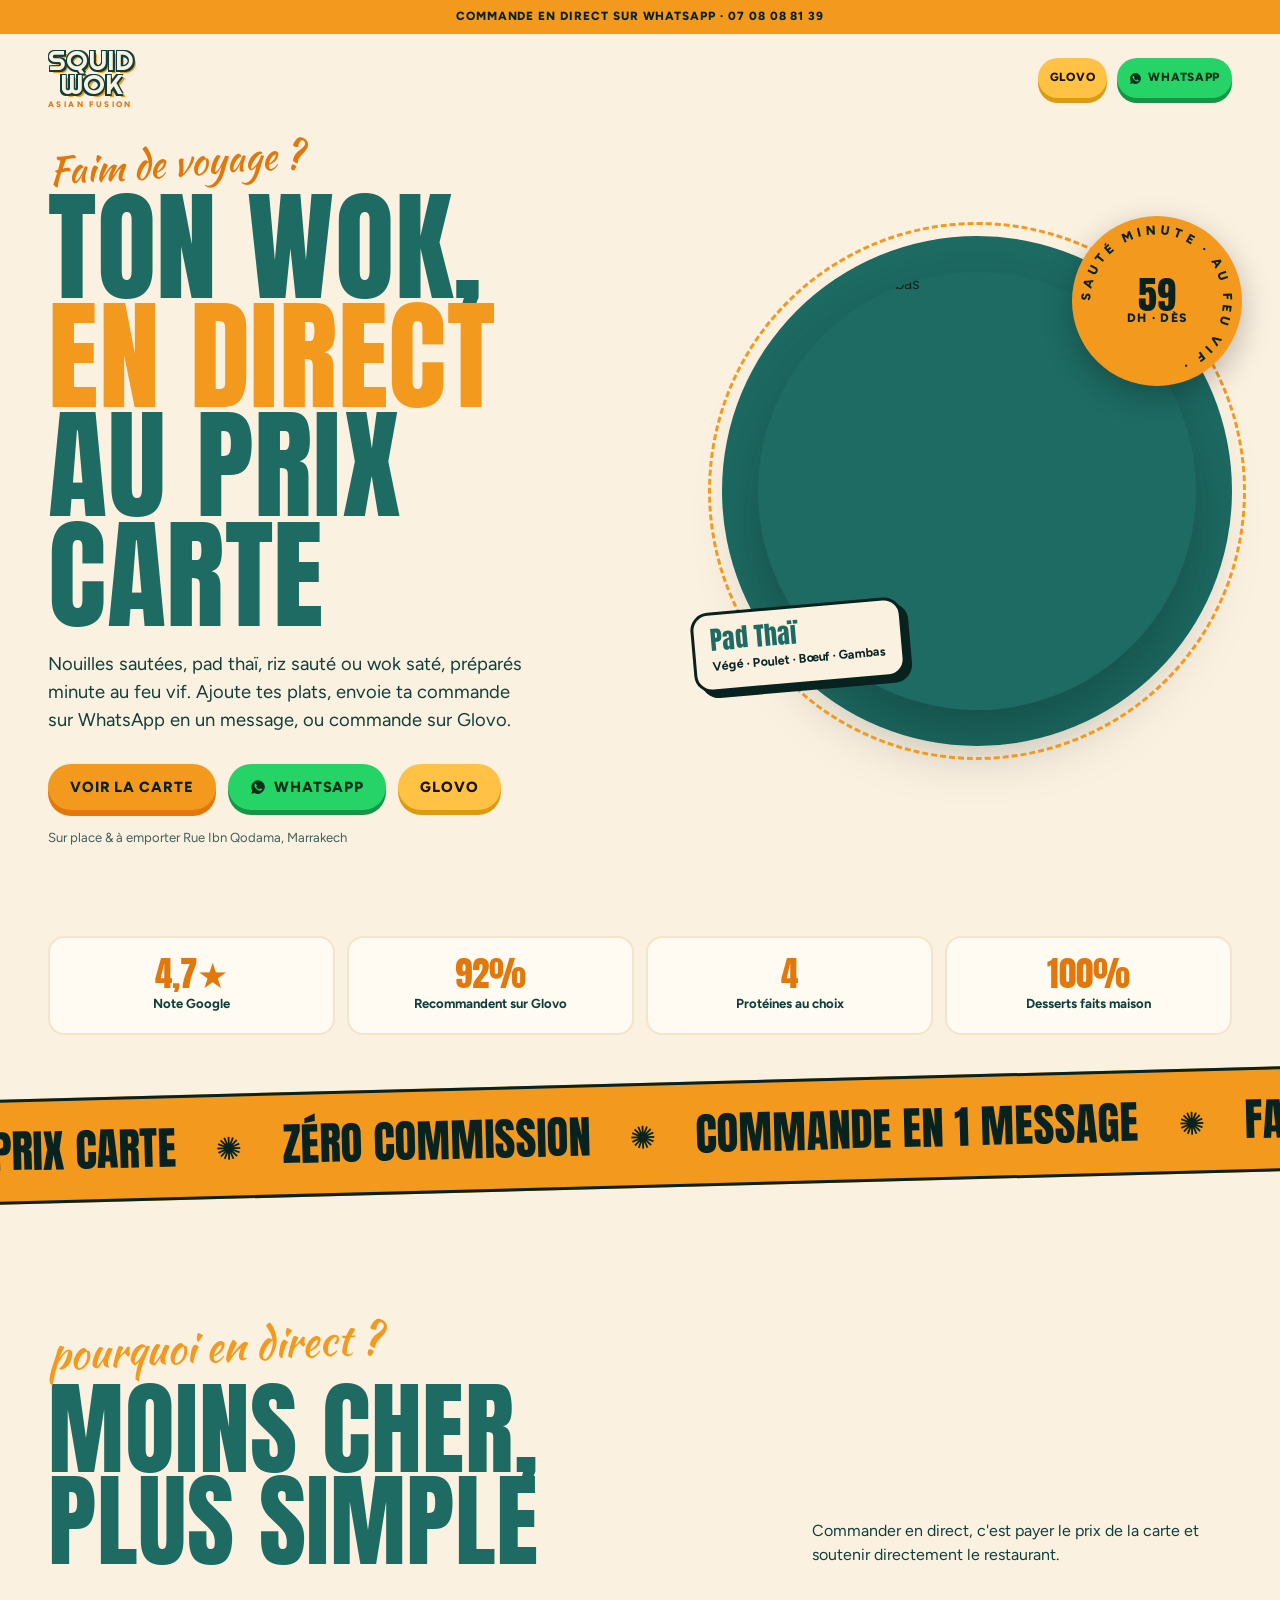
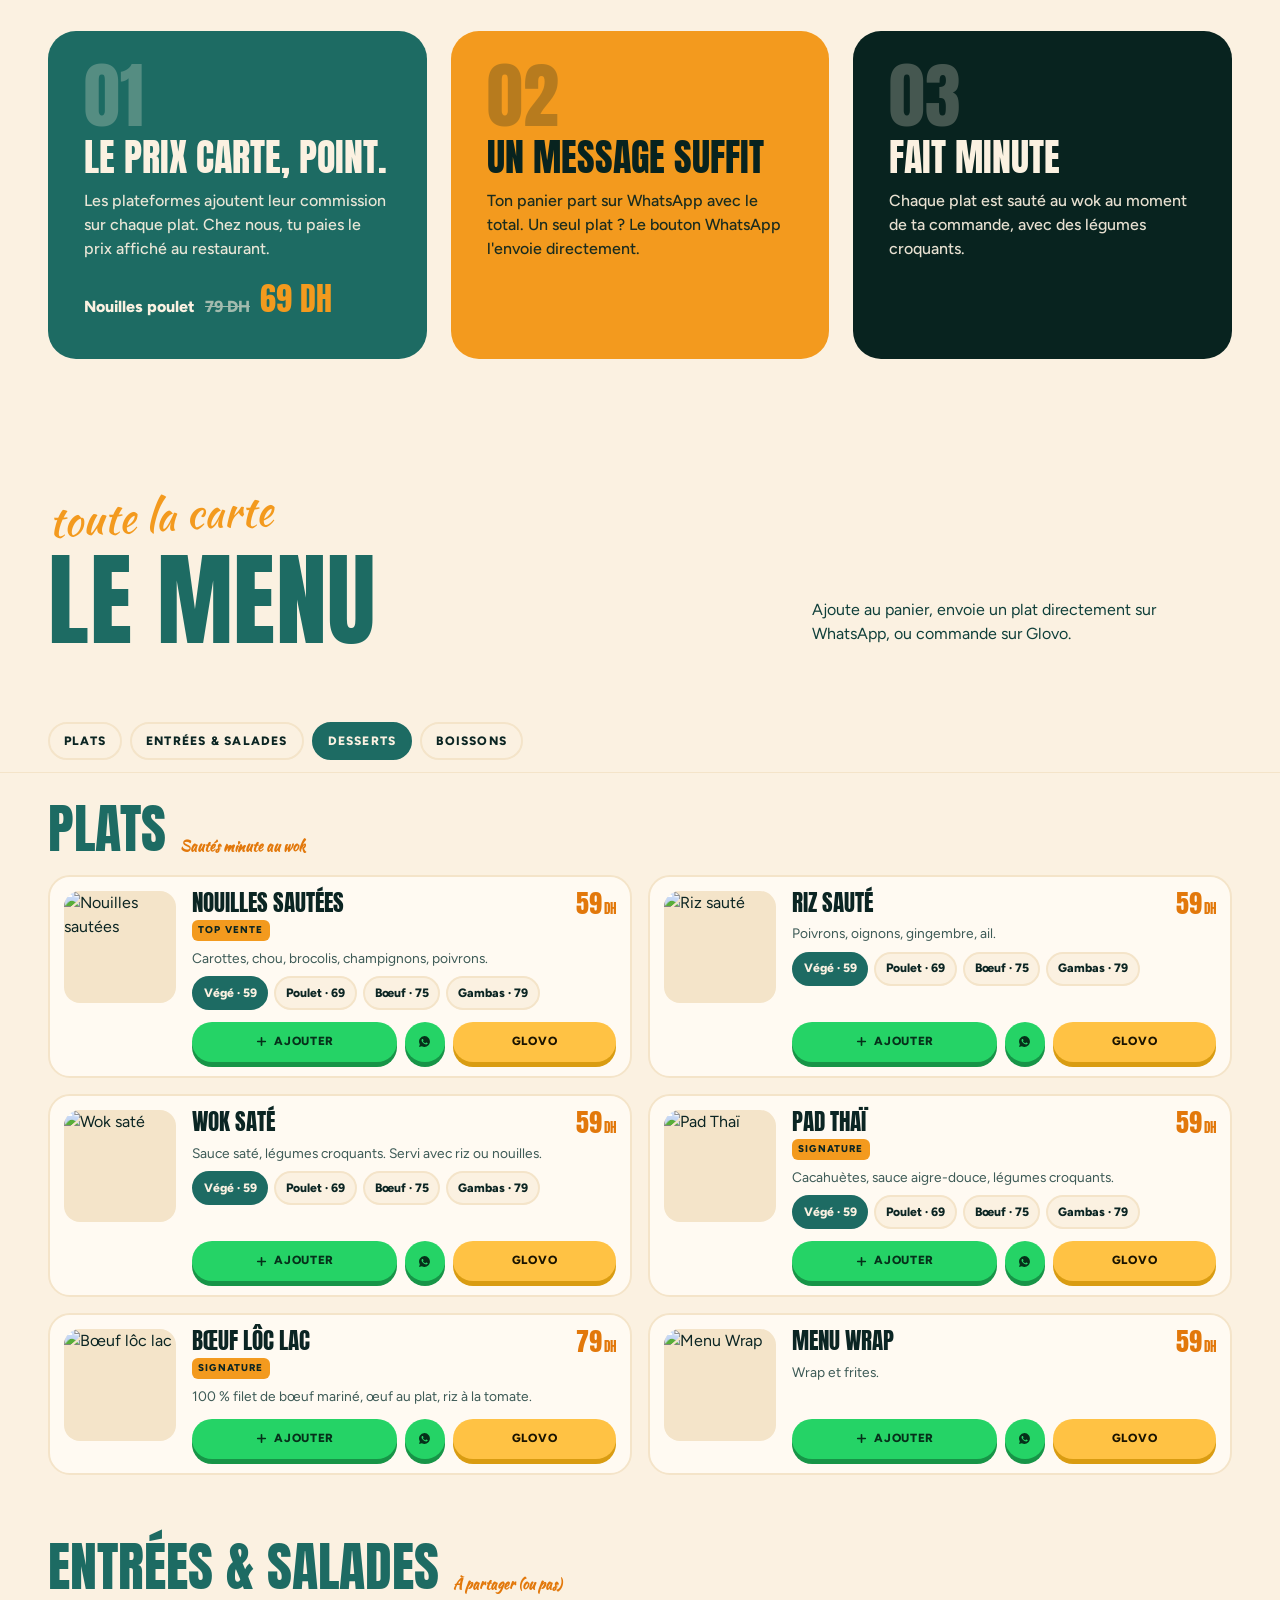
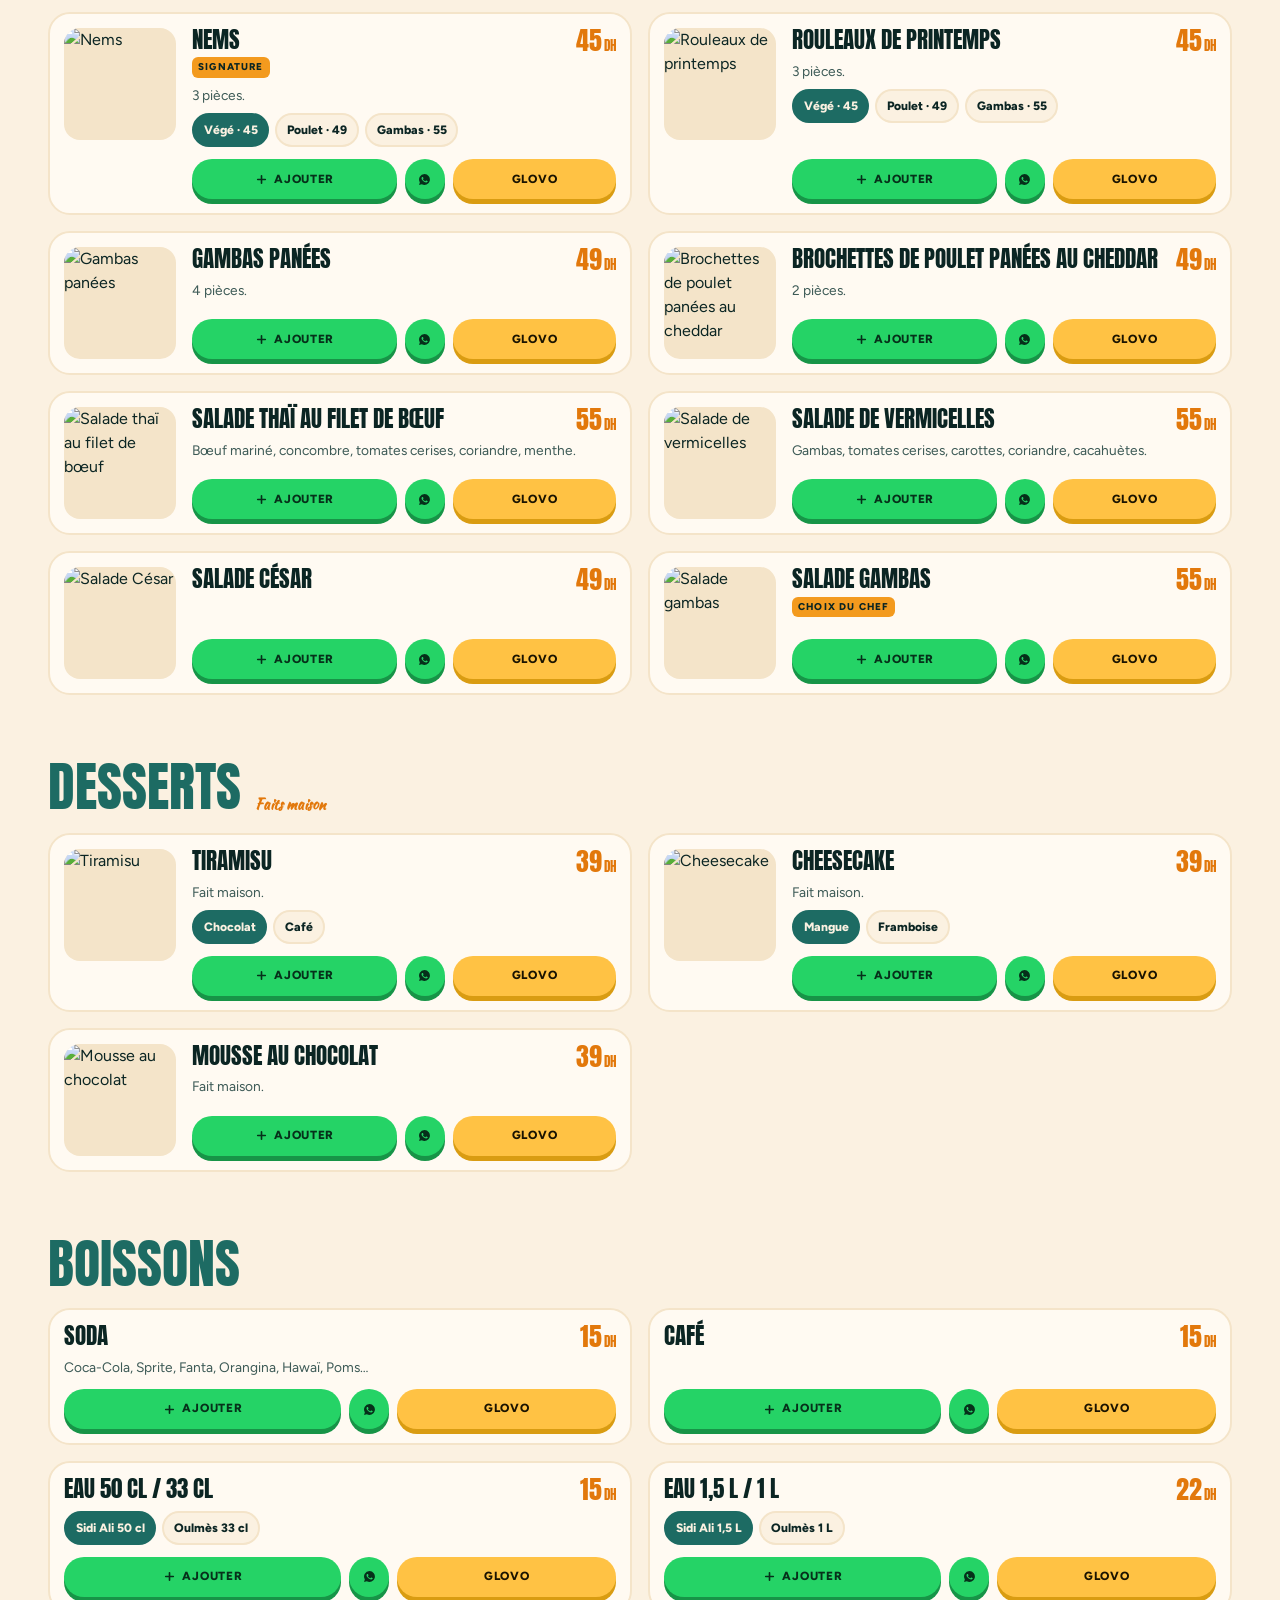
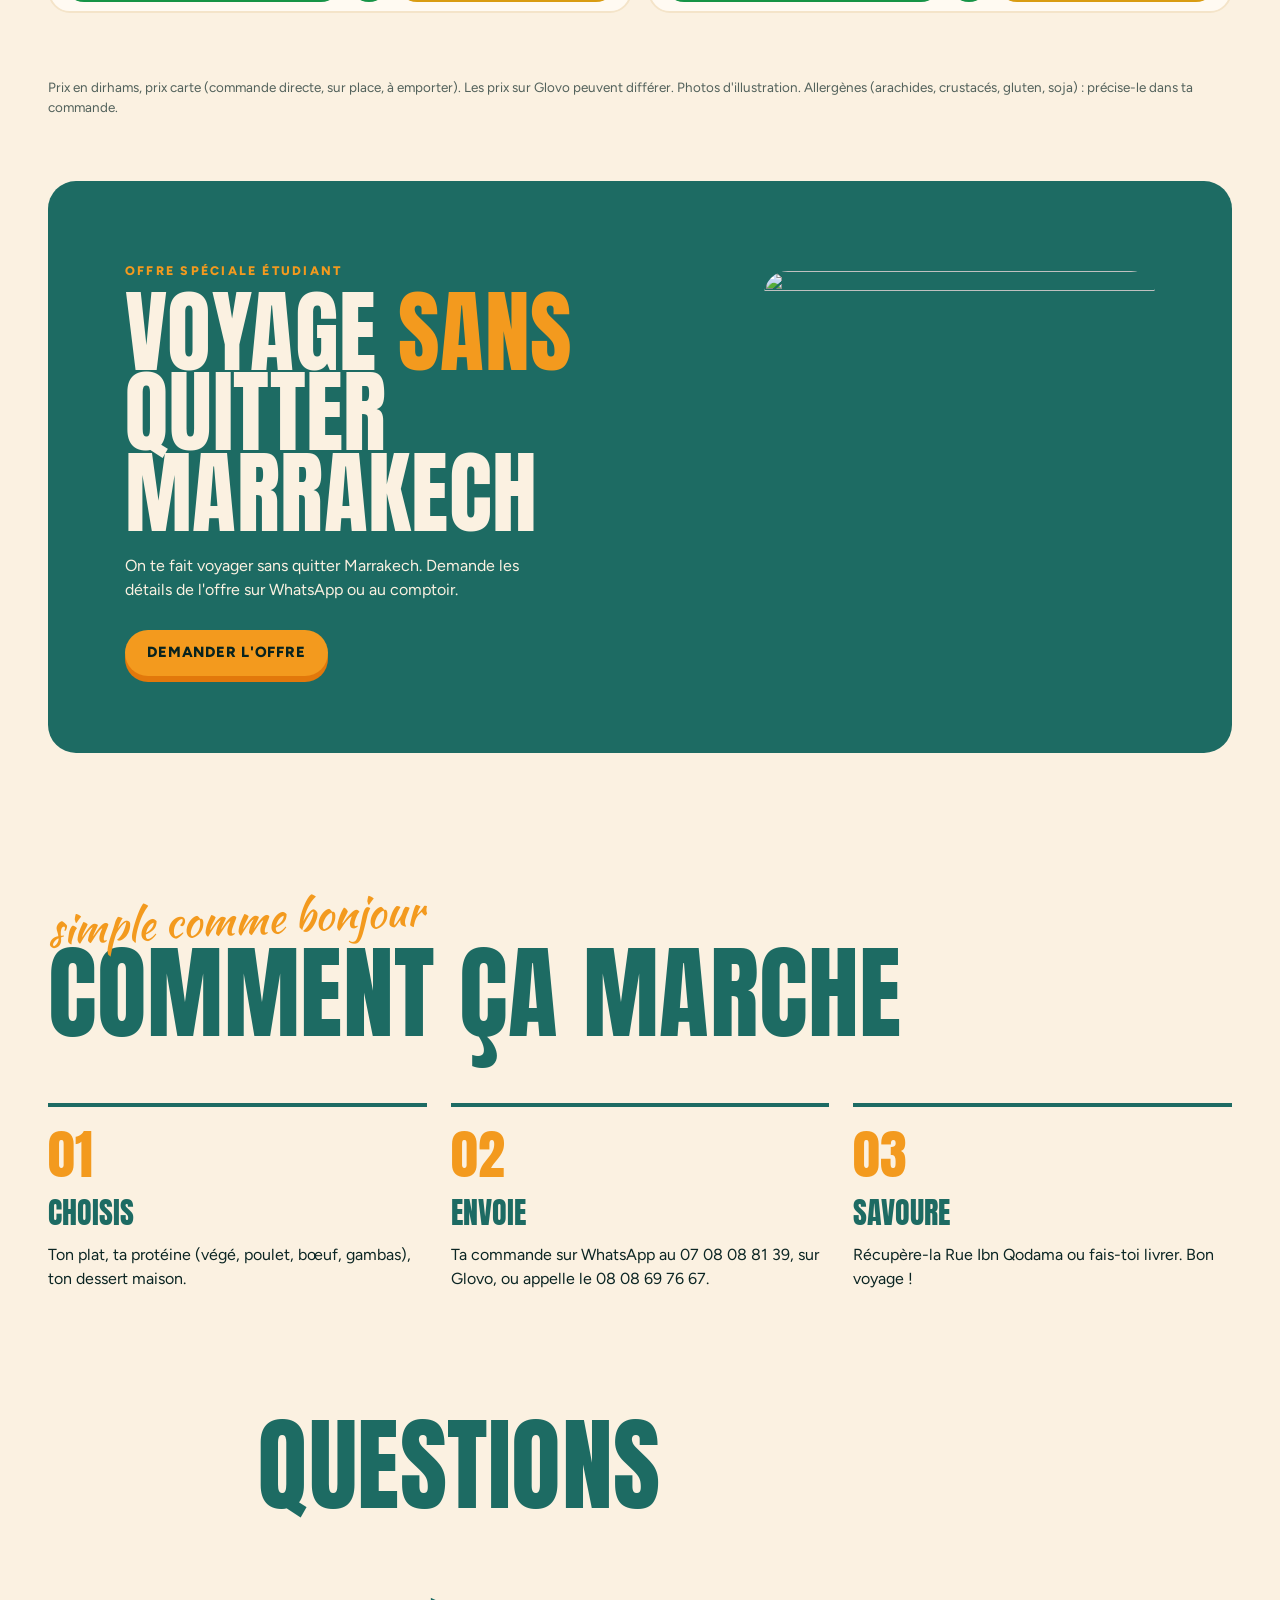
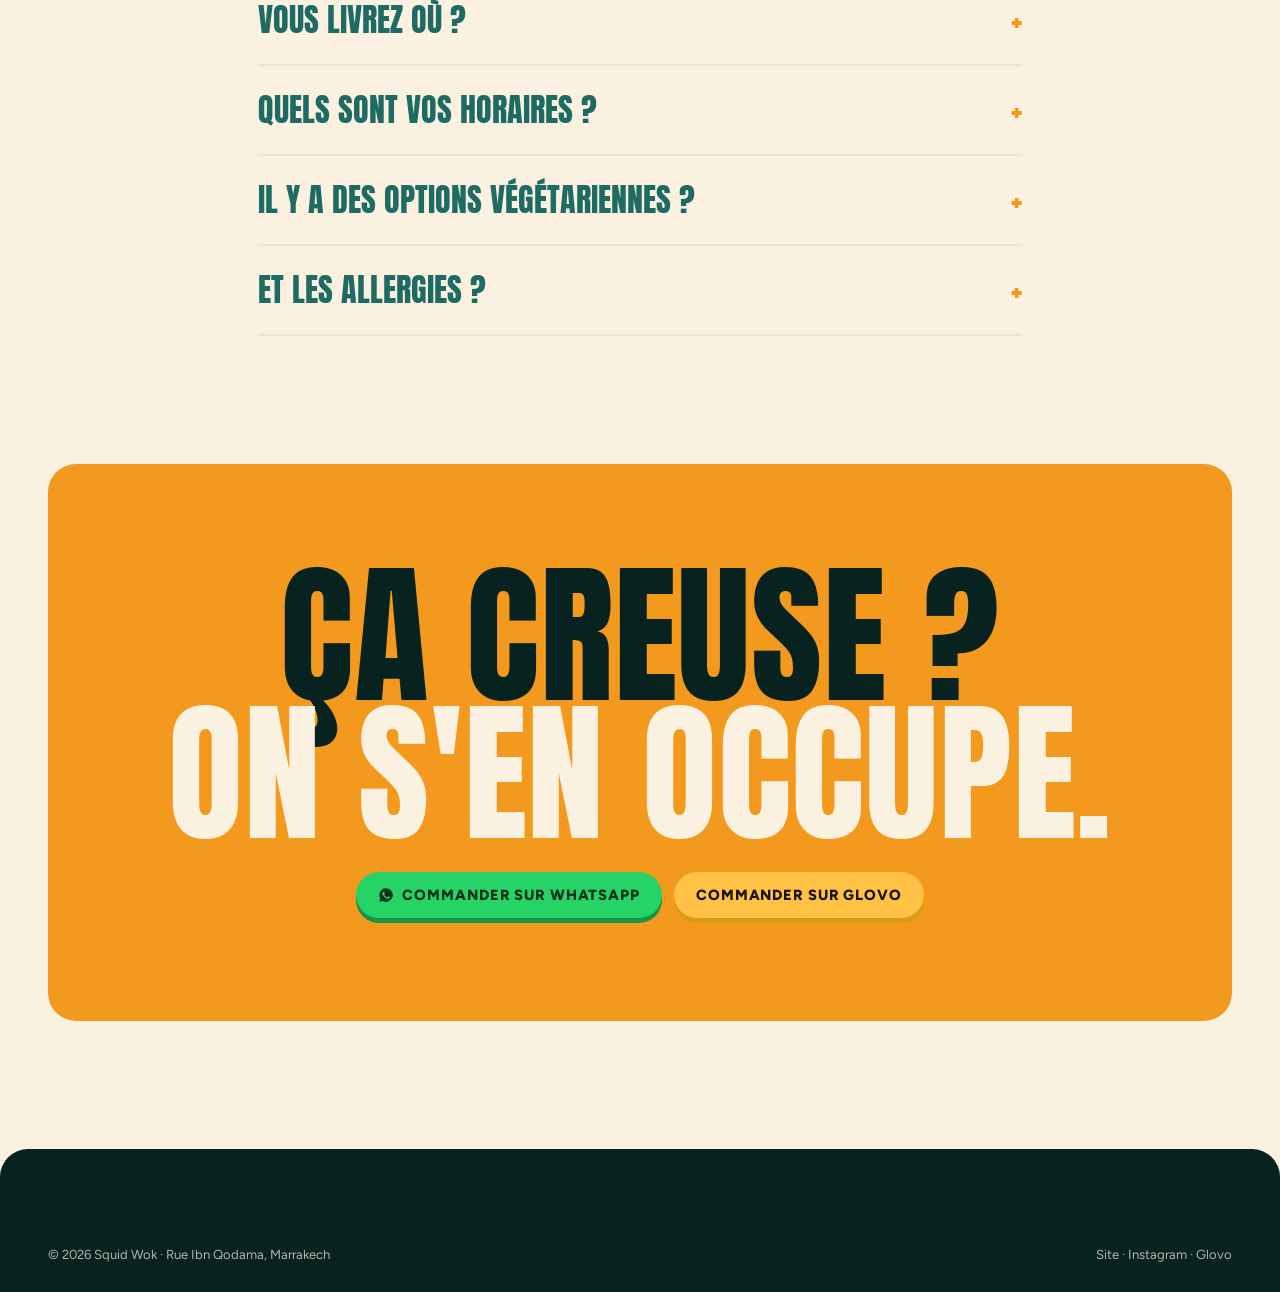
==== commit cb89a025: "Titres en Anton, Righteous réservé au logo Co-Authored-By: Claude Opus 5.5 <noreply@anthropic.com>" ====
--- a/landing.html
+++ b/landing.html
@@ -11,12 +11,12 @@
 <meta name="robots" content="noindex"><!-- preview : retirer à la mise en ligne finale -->
 <link rel="preconnect" href="https://fonts.googleapis.com">
 <link rel="preconnect" href="https://fonts.gstatic.com" crossorigin>
-<link href="https://fonts.googleapis.com/css2?family=Righteous&family=Figtree:wght@400;600;700;800&family=Kaushan+Script&display=swap" rel="stylesheet">
-<link rel="stylesheet" href="assets/style.css?v=7">
+<link href="https://fonts.googleapis.com/css2?family=Anton&family=Righteous&family=Figtree:wght@400;600;700;800&family=Kaushan+Script&display=swap" rel="stylesheet">
+<link rel="stylesheet" href="assets/style.css?v=8">
 <style>
   .lp-hero{padding:calc(var(--top-h) + 100px) 0 0;position:relative}
   .lp-hero__grid{display:grid;grid-template-columns:1.1fr .9fr;gap:clamp(24px,4vw,64px);align-items:center}
-  .lp-hero h1{font-size:clamp(2.6rem,5.6vw,5.6rem);color:var(--teal)}
+  .lp-hero h1{font-size:clamp(3.6rem,9.5vw,9rem);color:var(--teal)}
   .lp-hero h1 em{font-style:normal;color:var(--orange)}
   .lp-hero .script{font-size:clamp(1.6rem,3vw,2.4rem);color:var(--orange-deep);display:inline-block;transform:rotate(-4deg)}
   .lp-hero p.lead{font-size:1.15rem;max-width:480px;margin:22px 0 30px;color:var(--teal-deep)}
@@ -41,7 +41,7 @@
   .why article:nth-child(2){background:var(--orange);color:var(--teal-ink)}
   .why article:nth-child(3){background:var(--teal-ink);color:var(--cream)}
   .why .num{font-family:var(--display);font-size:4.5rem;line-height:.8;opacity:.25}
-  .why h3{font-family:var(--display);font-weight:400;font-size:clamp(1.6rem,2.4vw,2.1rem);text-transform:uppercase;line-height:1}
+  .why h3{font-family:var(--display);font-weight:400;font-size:clamp(2rem,3vw,2.6rem);text-transform:uppercase;line-height:.95}
   .why p{font-weight:500;opacity:.92}
   .compare{margin-top:auto;display:flex;gap:10px;align-items:baseline;font-weight:800}
   .compare s{opacity:.6}
@@ -49,7 +49,7 @@
 
 
   .offer{background:var(--teal);color:var(--cream);border-radius:var(--radius);padding:clamp(36px,6vw,80px);display:grid;grid-template-columns:1.2fr .8fr;gap:clamp(24px,4vw,56px);align-items:center;position:relative;overflow:hidden}
-  .offer h2{font-size:clamp(2.4rem,5vw,4.4rem)}
+  .offer h2{font-size:clamp(3rem,7vw,6rem)}
   .offer h2 em{font-style:normal;color:var(--orange)}
   .offer ul{list-style:none;display:grid;gap:12px;margin:24px 0 30px}
   .offer li{display:flex;gap:12px;align-items:center;font-weight:600}
@@ -62,14 +62,14 @@
 
   .faq{max-width:860px;margin:0 auto}
   .faq details{border-bottom:2px solid var(--cream-2);padding:20px 0}
-  .faq summary{cursor:pointer;list-style:none;display:flex;justify-content:space-between;gap:20px;font-family:var(--display);font-size:clamp(1.1rem,2vw,1.6rem);text-transform:uppercase;color:var(--teal)}
+  .faq summary{cursor:pointer;list-style:none;display:flex;justify-content:space-between;gap:20px;font-family:var(--display);font-size:clamp(1.4rem,2.6vw,2rem);text-transform:uppercase;color:var(--teal)}
   .faq summary::-webkit-details-marker{display:none}
   .faq summary::after{content:"+";color:var(--orange);transition:transform .3s var(--ease)}
   .faq details[open] summary::after{transform:rotate(45deg)}
   .faq p{margin-top:12px;color:var(--teal-deep);max-width:680px}
 
   .final{background:var(--orange);border-radius:var(--radius);margin:0 var(--gutter);padding:clamp(56px,8vw,110px) var(--gutter);text-align:center;color:var(--teal-ink)}
-  .final h2{font-size:clamp(2.6rem,7.5vw,6.4rem)}
+  .final h2{font-size:clamp(3.6rem,12vw,10rem)}
   .final h2 span{color:var(--cream)}
   .final .ctas{justify-content:center;margin-top:30px}
 
@@ -234,7 +234,7 @@
   </div>
 </footer>
 
-<script src="assets/menu.js?v=6"></script>
-<script src="assets/main.js?v=6"></script>
+<script src="assets/menu.js?v=8"></script>
+<script src="assets/main.js?v=8"></script>
 </body>
 </html>
--- a/assets/style.css
+++ b/assets/style.css
@@ -18,7 +18,7 @@
   --shadow:0 18px 40px rgba(8,35,31,.14);
   --radius:28px;
   --radius-sm:16px;
-  --display:'Righteous', 'Anton', system-ui, sans-serif;
+  --display:'Anton', 'Bebas Neue', Impact, sans-serif;
   --body:'Figtree', system-ui, sans-serif;
   --script:'Kaushan Script', cursive;
   --gutter:clamp(16px,4vw,48px);
@@ -34,7 +34,7 @@
 :focus-visible{outline:3px solid var(--orange);outline-offset:3px;border-radius:6px}
 
 .wrap{width:100%;max-width:1320px;margin:0 auto;padding:0 var(--gutter)}
-.display{font-family:var(--display);text-transform:uppercase;line-height:.98;letter-spacing:0;font-weight:400}
+.display{font-family:var(--display);text-transform:uppercase;line-height:.9;letter-spacing:.005em;font-weight:400}
 .script{font-family:var(--script);text-transform:none;letter-spacing:0}
 .eyebrow{display:inline-block;font-weight:800;font-size:.78rem;letter-spacing:.18em;text-transform:uppercase}
 
@@ -58,7 +58,7 @@
 
 
 /* ---------- Logo (lettrage du logo Instagram, sans la pieuvre) ---------- */
-.logo{display:inline-flex;flex-direction:column;align-items:center;font-family:var(--display);text-transform:uppercase;white-space:nowrap;line-height:.86}
+.logo{display:inline-flex;flex-direction:column;align-items:center;font-family:'Righteous', var(--display);text-transform:uppercase;white-space:nowrap;line-height:.86}
 .logo__main{display:flex;flex-direction:column;align-items:center;font-size:clamp(1.45rem,2.2vw,1.9rem);color:var(--cream);-webkit-text-stroke:0;text-shadow:-1.5px -1.5px 0 var(--teal-deep),1.5px -1.5px 0 var(--teal-deep),-1.5px 1.5px 0 var(--teal-deep),1.5px 1.5px 0 var(--teal-deep),3px 3px 0 var(--orange)}
 .logo__main span{display:block;color:var(--cream)}
 .logo__sub{font-family:var(--body);font-weight:800;font-size:.5rem;letter-spacing:.3em;color:var(--orange-deep);margin-top:5px}
@@ -91,7 +91,7 @@
 .nav{position:fixed;inset:0;z-index:45;padding-top:calc(var(--top-h) + 110px)!important;background:var(--teal);color:var(--cream);display:flex;flex-direction:column;justify-content:center;padding:120px var(--gutter) 40px;clip-path:circle(0% at 40px 40px);transition:clip-path .7s var(--ease);overflow:auto}
 .menu-open .nav{clip-path:circle(150% at 40px 40px)}
 .nav ul{list-style:none}
-.nav li a{min-height:44px;font-family:var(--display);font-size:clamp(2rem,7vw,4.6rem);text-transform:uppercase;line-height:1.02;display:inline-block;transition:color .2s,transform .3s var(--ease)}
+.nav li a{min-height:44px;font-family:var(--display);font-size:clamp(2.6rem,9vw,6rem);text-transform:uppercase;line-height:1.02;display:inline-block;transition:color .2s,transform .3s var(--ease)}
 .nav li a:hover{color:var(--orange);transform:translateX(12px)}
 .nav__foot{margin-top:40px;display:flex;flex-wrap:wrap;gap:24px;font-weight:700;opacity:.85}
 
@@ -103,7 +103,7 @@
 @keyframes heroZoom{to{transform:scale(1)}}
 .hero__media::after{content:"";position:absolute;inset:0;background:linear-gradient(180deg,rgba(8,35,31,.05) 30%,rgba(8,35,31,.85) 100%)}
 .hero__content{position:relative;z-index:2;padding:clamp(24px,5vw,64px);color:var(--cream);width:100%;display:grid;gap:22px}
-.hero__title{font-size:clamp(2.7rem,9.6vw,9rem)}
+.hero__title{font-size:clamp(3.6rem,13vw,12rem)}
 .hero__title em{font-style:normal;color:var(--orange)}
 .hero__row{display:flex;flex-wrap:wrap;gap:16px 28px;align-items:center;justify-content:space-between}
 .hero__row p{max-width:440px;font-size:1.08rem;opacity:.92}
@@ -112,7 +112,7 @@
 /* Sticker rond tournant */
 .sticker{position:absolute;z-index:3;width:clamp(110px,14vw,170px);aspect-ratio:1;border-radius:50%;background:var(--orange);color:var(--teal-ink);display:grid;place-items:center;text-align:center;box-shadow:0 10px 30px rgba(0,0,0,.25)}
 .sticker svg{position:absolute;inset:0;width:100%;height:100%;animation:spin 18s linear infinite}
-.sticker strong{font-family:var(--display);font-weight:400;font-size:clamp(1.3rem,2.4vw,2rem);line-height:.9}
+.sticker strong{font-family:var(--display);font-weight:400;font-size:clamp(1.6rem,3vw,2.4rem);line-height:.9}
 .sticker strong small{display:block;font-family:var(--body);font-size:.32em;font-weight:800;letter-spacing:.1em}
 @keyframes spin{to{transform:rotate(360deg)}}
 .hero .sticker{top:clamp(20px,4vw,48px);right:clamp(20px,4vw,48px)}
@@ -121,14 +121,14 @@
 .marquee{overflow:hidden;background:var(--orange);color:var(--teal-ink);padding:16px 0;transform:rotate(-1.5deg);margin:48px -10px 0;border-block:3px solid var(--teal-ink)}
 .marquee--teal{background:var(--teal);color:var(--cream);transform:rotate(1.2deg);border-color:var(--orange)}
 .marquee__track{display:flex;gap:40px;width:max-content;animation:marquee 32s linear infinite}
-.marquee span{font-family:var(--display);font-size:clamp(1.3rem,2.8vw,2.2rem);text-transform:uppercase;white-space:nowrap;display:flex;align-items:center;gap:40px}
+.marquee span{font-family:var(--display);font-size:clamp(1.6rem,3.6vw,2.8rem);text-transform:uppercase;white-space:nowrap;display:flex;align-items:center;gap:40px}
 .marquee span::after{content:"✺";color:currentColor;font-size:.7em}
 @keyframes marquee{to{transform:translateX(-50%)}}
 
 /* ---------- Section heads ---------- */
 .section{padding:clamp(72px,10vw,140px) 0}
 .head{display:flex;flex-wrap:wrap;align-items:flex-end;justify-content:space-between;gap:20px;margin-bottom:clamp(36px,5vw,64px)}
-.head h2{font-size:clamp(2.4rem,6.4vw,5.4rem);color:var(--teal)}
+.head h2{font-size:clamp(3rem,8vw,7rem);color:var(--teal)}
 .head h2 .script{color:var(--orange);font-size:.42em;display:block;transform:rotate(-3deg);margin-bottom:.35em;line-height:1.2}
 .head p{max-width:420px;color:var(--teal-deep)}
 
@@ -139,7 +139,7 @@
 .cat__img img{width:100%;height:100%;object-fit:cover;transition:transform .8s var(--ease)}
 .cat:hover .cat__img img{transform:scale(1.07) rotate(-1deg)}
 .cat__price{position:absolute;top:14px;left:14px;background:var(--orange);color:var(--teal-ink);font-family:var(--display);font-size:1.3rem;padding:.25em .7em;border-radius:999px;transform:rotate(-6deg)}
-.cat h3{font-family:var(--display);font-weight:400;font-size:clamp(1.15rem,2.4vw,2rem);text-transform:uppercase;line-height:1}
+.cat h3{font-family:var(--display);font-weight:400;font-size:clamp(1.6rem,3vw,2.4rem);text-transform:uppercase;line-height:1}
 .cat__cta{font-weight:800;font-size:.8rem;letter-spacing:.14em;text-transform:uppercase;color:var(--orange-deep);display:inline-flex;gap:.4em;justify-content:center;align-items:center}
 .cat__cta::after{content:"→";transition:transform .3s var(--ease)}
 .cat:hover .cat__cta::after{transform:translateX(6px)}
@@ -150,18 +150,18 @@
 .story__media{position:relative;border-radius:var(--radius);overflow:hidden;aspect-ratio:4/5}
 .story__media img{width:100%;height:100%;object-fit:cover}
 .story__media .sticker{bottom:24px;left:24px}
-.story h2{font-size:clamp(2.3rem,5.2vw,4.6rem);color:var(--teal)}
+.story h2{font-size:clamp(3rem,7vw,6.2rem);color:var(--teal)}
 .story h2 em{font-style:normal;color:var(--orange)}
 .story p{font-size:1.12rem;margin-top:22px;max-width:520px;color:var(--teal-deep)}
 .stats{display:grid;grid-template-columns:repeat(3,1fr);gap:16px;margin-top:36px}
 .stat{background:var(--white);border-radius:var(--radius-sm);padding:18px;border:2px solid var(--cream-2)}
-.stat b{font-family:var(--display);font-weight:400;font-size:clamp(1.6rem,3.2vw,2.5rem);color:var(--orange-deep);display:block;line-height:1}
+.stat b{font-family:var(--display);font-weight:400;font-size:clamp(2rem,4vw,3rem);color:var(--orange-deep);display:block;line-height:1}
 .stat span{font-size:.82rem;font-weight:700;color:var(--teal-deep)}
 
 /* ---------- Promo cards (pattern "Izaberi obrok / Postani deo ekipe") ---------- */
 .promos{display:grid;grid-template-columns:1fr 1fr;gap:clamp(16px,2.5vw,28px)}
 .promo{position:relative;border-radius:var(--radius);overflow:hidden;min-height:440px;padding:clamp(24px,4vw,44px);display:flex;flex-direction:column;justify-content:space-between;isolation:isolate}
-.promo h3{font-size:clamp(2.3rem,4.2vw,4rem);max-width:9ch}
+.promo h3{font-size:clamp(3rem,6vw,5.4rem);max-width:8ch}
 .promo p{max-width:min(260px,48%);font-weight:700;text-transform:uppercase;font-size:.85rem;letter-spacing:.05em}
 .promo img{position:absolute;right:-8%;bottom:-8%;width:56%;aspect-ratio:1;object-fit:cover;border-radius:50%;z-index:-1;transition:transform .9s var(--ease);box-shadow:0 20px 50px rgba(0,0,0,.3)}
 .promo:hover img{transform:rotate(-8deg) scale(1.05)}
@@ -179,7 +179,7 @@
 .catnav a.on,.catnav a:hover{background:var(--teal);border-color:var(--teal);color:var(--cream)}
 .menu-cat{margin-bottom:clamp(40px,6vw,64px)}
 .menu-cat__title{display:flex;flex-wrap:wrap;align-items:baseline;gap:4px 14px;margin-bottom:18px}
-.menu-cat__title h3{font-family:var(--display);font-weight:400;font-size:clamp(1.8rem,3.6vw,2.8rem);text-transform:uppercase;color:var(--teal);line-height:1}
+.menu-cat__title h3{font-family:var(--display);font-weight:400;font-size:clamp(2.2rem,4.4vw,3.4rem);text-transform:uppercase;color:var(--teal);line-height:1}
 .menu-cat__title span{font-weight:700;font-size:.9rem;color:var(--orange-deep)}
 .dishes{display:grid;grid-template-columns:repeat(2,minmax(0,1fr));gap:16px}
 .dish{display:grid;grid-template-columns:112px minmax(0,1fr);gap:16px;background:var(--paper);border:2px solid var(--cream-2);border-radius:22px;padding:14px;transition:border-color .2s,box-shadow .25s}
@@ -188,8 +188,8 @@
 .dish__img{width:112px;height:112px;border-radius:16px;object-fit:cover;background:var(--cream-2)}
 .dish__body{display:flex;flex-direction:column;gap:8px;min-width:0}
 .dish__top{display:flex;justify-content:space-between;align-items:flex-start;gap:10px}
-.dish h4{font-family:var(--display);font-weight:400;font-size:1.2rem;text-transform:uppercase;line-height:1;color:var(--ink)}
-.dish__price{font-family:var(--display);font-size:1.4rem;line-height:1;color:var(--orange-deep);white-space:nowrap}
+.dish h4{font-family:var(--display);font-weight:400;font-size:1.45rem;text-transform:uppercase;line-height:1;color:var(--ink)}
+.dish__price{font-family:var(--display);font-size:1.6rem;line-height:1;color:var(--orange-deep);white-space:nowrap}
 .dish__price small{font-size:.5em;margin-left:2px}
 .dish__badge{display:inline-block;font-size:.62rem;font-weight:800;letter-spacing:.12em;text-transform:uppercase;background:var(--orange);color:var(--ink);padding:.3em .6em;border-radius:6px;margin-top:6px}
 .dish p{font-size:.86rem;color:#3d5a56;line-height:1.4}
@@ -212,12 +212,12 @@
 .event:hover img{transform:scale(1.06);opacity:.9}
 .event div{padding:26px}
 .event .eyebrow{color:var(--orange)}
-.event h3{font-family:var(--display);font-weight:400;font-size:clamp(1.6rem,2.6vw,2.2rem);text-transform:uppercase;line-height:.95;margin:.2em 0}
+.event h3{font-family:var(--display);font-weight:400;font-size:clamp(2rem,3.4vw,2.8rem);text-transform:uppercase;line-height:.95;margin:.2em 0}
 
 /* ---------- Infos ---------- */
 .infos{display:grid;grid-template-columns:1fr 1.2fr;gap:clamp(24px,4vw,48px);align-items:stretch}
 .infos__card{background:var(--teal-deep);color:var(--cream);border-radius:var(--radius);padding:clamp(28px,4vw,52px);display:grid;gap:26px;align-content:start}
-.infos__card h2{font-size:clamp(2.4rem,4.6vw,4rem);color:var(--orange)}
+.infos__card h2{font-size:clamp(3rem,6vw,5rem);color:var(--orange)}
 .infos dl{display:grid;gap:18px}
 .infos dt{font-size:.72rem;font-weight:800;letter-spacing:.18em;text-transform:uppercase;color:var(--orange)}
 .infos dd{font-size:1.15rem;font-weight:600}
@@ -322,7 +322,7 @@
   .dish__img{width:84px;height:84px;border-radius:14px}
   .dish__actions{grid-column:1/-1}
   .dish--noimg .dish__actions{grid-column:auto}
-  .dish h4{font-size:1.05rem}
+  .dish h4{font-size:1.25rem}
   .cartfab{display:none}
   .mbar{display:grid;grid-template-columns:1.4fr 1fr;gap:8px;position:fixed;left:10px;right:10px;bottom:10px;z-index:70;background:var(--teal-ink);padding:8px;border-radius:22px;box-shadow:0 12px 30px rgba(0,0,0,.35)}
   .mbar .btn{min-height:50px;font-size:.76rem;padding-inline:.6em}
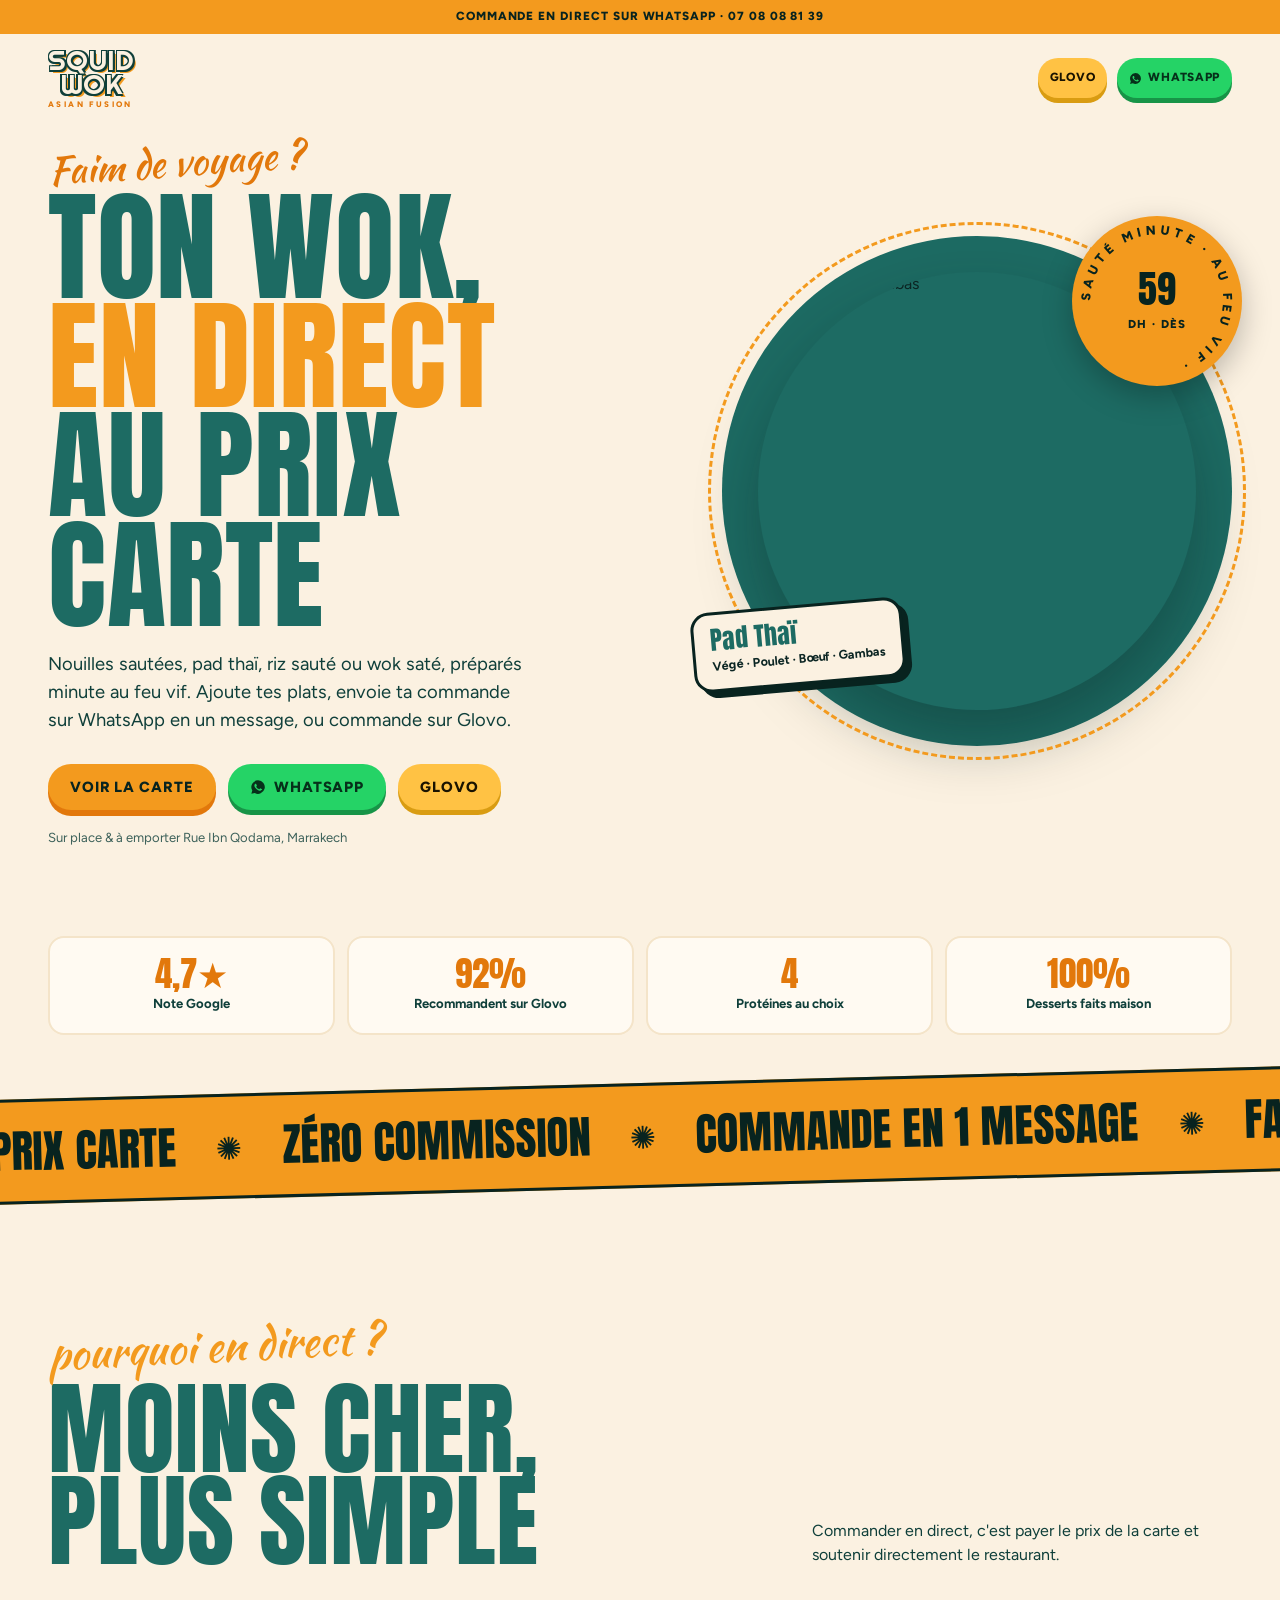
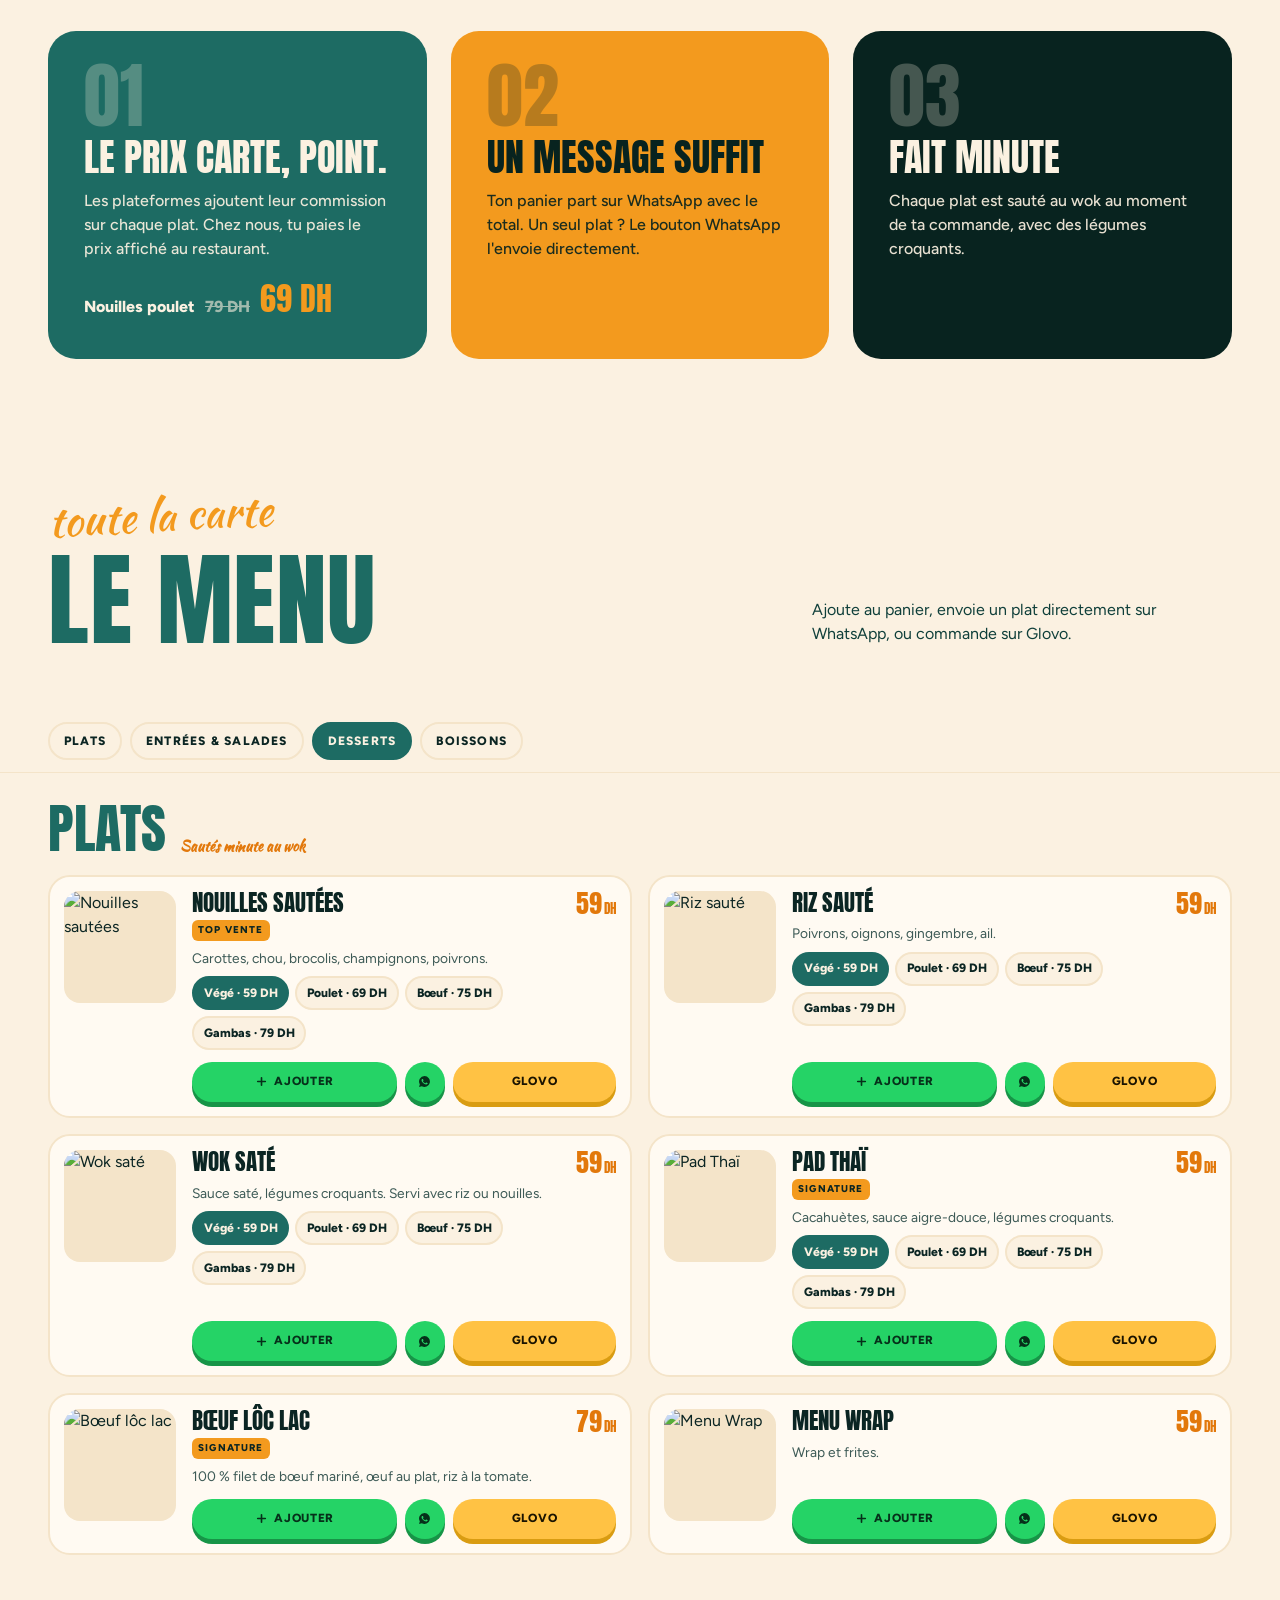
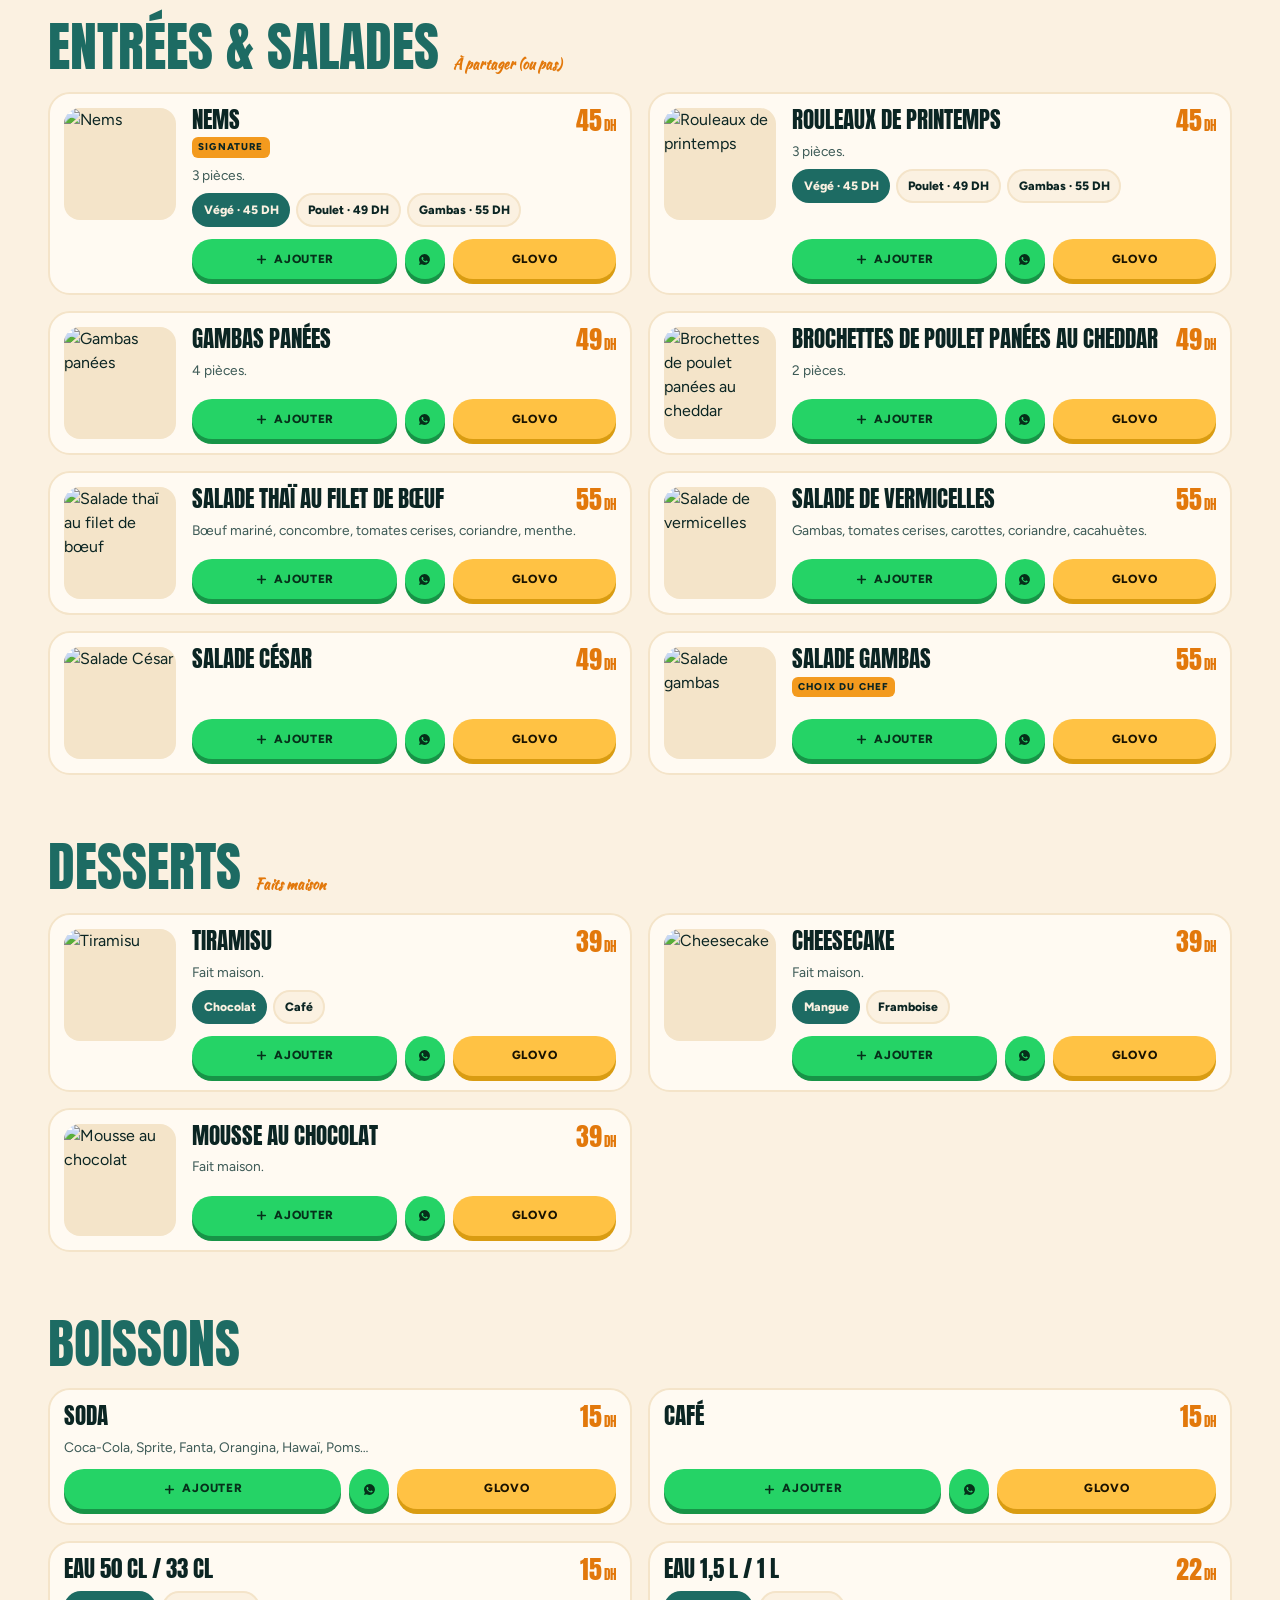
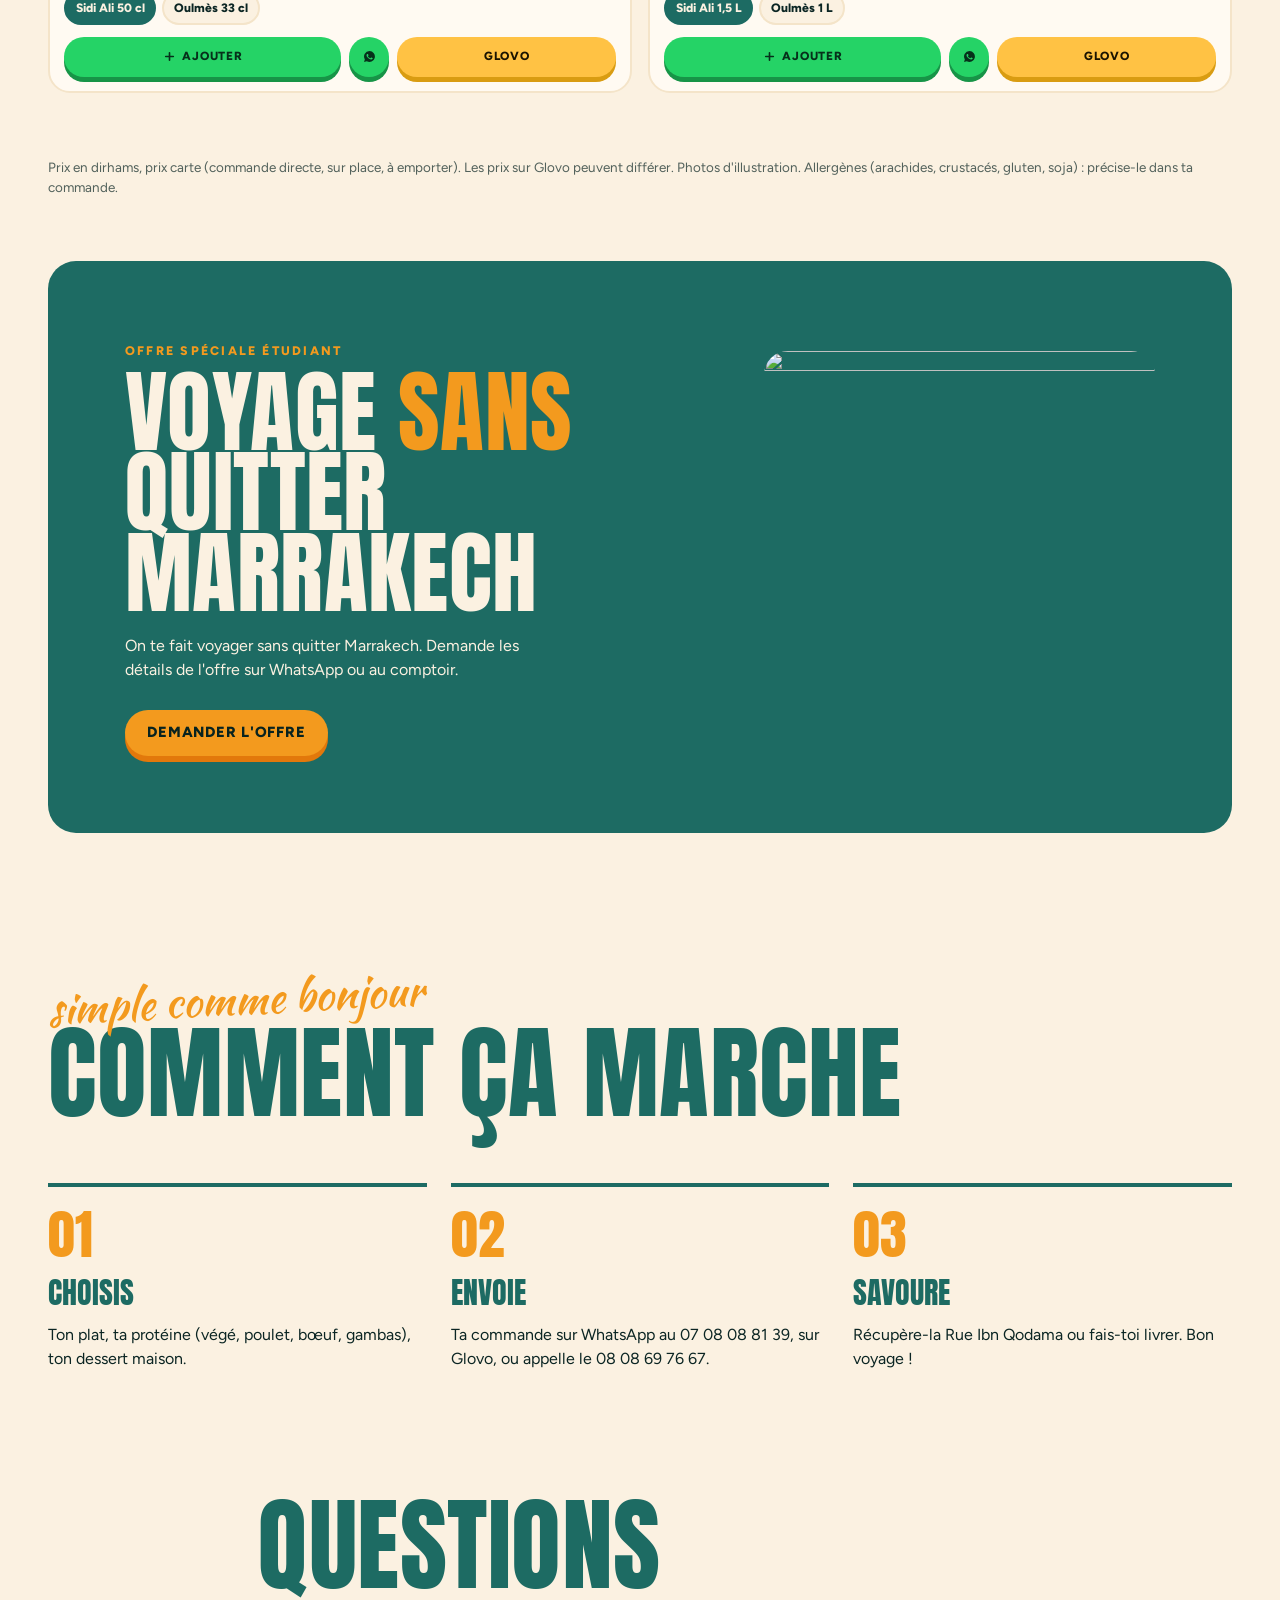
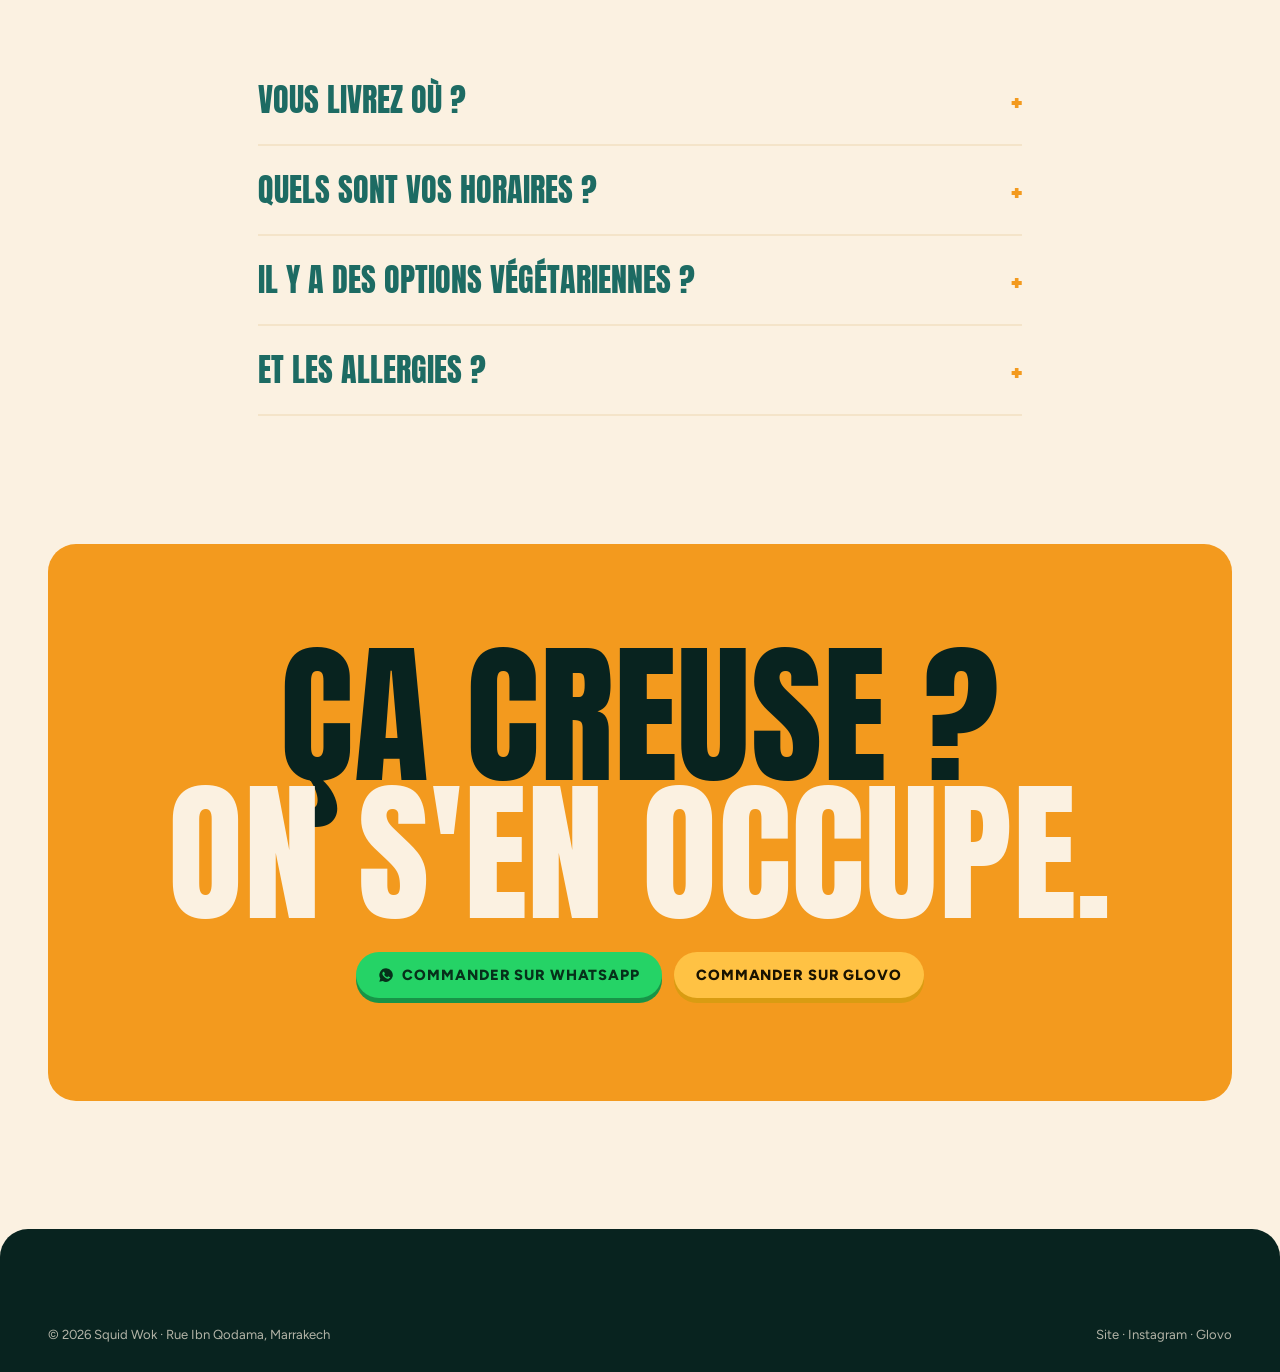
==== commit 48a4d9e6: "Correctifs : badges prix (DH, visibles au survol), pastille Google, boissons mobile, section sur pla" ====
--- a/landing.html
+++ b/landing.html
@@ -12,7 +12,7 @@
 <link rel="preconnect" href="https://fonts.googleapis.com">
 <link rel="preconnect" href="https://fonts.gstatic.com" crossorigin>
 <link href="https://fonts.googleapis.com/css2?family=Anton&family=Righteous&family=Figtree:wght@400;600;700;800&family=Kaushan+Script&display=swap" rel="stylesheet">
-<link rel="stylesheet" href="assets/style.css?v=8">
+<link rel="stylesheet" href="assets/style.css?v=10">
 <style>
   .lp-hero{padding:calc(var(--top-h) + 100px) 0 0;position:relative}
   .lp-hero__grid{display:grid;grid-template-columns:1.1fr .9fr;gap:clamp(24px,4vw,64px);align-items:center}
@@ -234,7 +234,7 @@
   </div>
 </footer>
 
-<script src="assets/menu.js?v=8"></script>
+<script src="assets/menu.js?v=9"></script>
 <script src="assets/main.js?v=8"></script>
 </body>
 </html>
--- a/assets/style.css
+++ b/assets/style.css
@@ -112,8 +112,8 @@
 /* Sticker rond tournant */
 .sticker{position:absolute;z-index:3;width:clamp(110px,14vw,170px);aspect-ratio:1;border-radius:50%;background:var(--orange);color:var(--teal-ink);display:grid;place-items:center;text-align:center;box-shadow:0 10px 30px rgba(0,0,0,.25)}
 .sticker svg{position:absolute;inset:0;width:100%;height:100%;animation:spin 18s linear infinite}
-.sticker strong{font-family:var(--display);font-weight:400;font-size:clamp(1.6rem,3vw,2.4rem);line-height:.9}
-.sticker strong small{display:block;font-family:var(--body);font-size:.32em;font-weight:800;letter-spacing:.1em}
+.sticker strong{font-family:var(--display);font-weight:400;font-size:clamp(1.6rem,3vw,2.4rem);line-height:1;display:flex;flex-direction:column;align-items:center;gap:.28em;position:relative;z-index:1}
+.sticker strong small{display:block;font-family:var(--body);font-size:.3em;font-weight:800;letter-spacing:.12em;line-height:1}
 @keyframes spin{to{transform:rotate(360deg)}}
 .hero .sticker{top:clamp(20px,4vw,48px);right:clamp(20px,4vw,48px)}
 
@@ -135,10 +135,10 @@
 /* ---------- Categories grid (pattern Burrito Madre) ---------- */
 .cats{display:grid;grid-template-columns:repeat(2,1fr);gap:clamp(20px,3vw,40px) clamp(16px,3vw,40px)}
 .cat{display:grid;gap:14px;text-align:center;color:var(--teal-deep)}
-.cat__img{position:relative;aspect-ratio:4/3;border-radius:var(--radius);overflow:hidden;background:var(--cream-2)}
+.cat__img{position:relative;isolation:isolate;aspect-ratio:4/3;border-radius:var(--radius);overflow:hidden;background:var(--cream-2)}
 .cat__img img{width:100%;height:100%;object-fit:cover;transition:transform .8s var(--ease)}
 .cat:hover .cat__img img{transform:scale(1.07) rotate(-1deg)}
-.cat__price{position:absolute;top:14px;left:14px;background:var(--orange);color:var(--teal-ink);font-family:var(--display);font-size:1.3rem;padding:.25em .7em;border-radius:999px;transform:rotate(-6deg)}
+.cat__price{position:absolute;z-index:2;top:14px;left:14px;white-space:nowrap;background:var(--orange);color:var(--teal-ink);font-family:var(--display);font-size:1.3rem;padding:.25em .7em;border-radius:999px;transform:rotate(-6deg)}
 .cat h3{font-family:var(--display);font-weight:400;font-size:clamp(1.6rem,3vw,2.4rem);text-transform:uppercase;line-height:1}
 .cat__cta{font-weight:800;font-size:.8rem;letter-spacing:.14em;text-transform:uppercase;color:var(--orange-deep);display:inline-flex;gap:.4em;justify-content:center;align-items:center}
 .cat__cta::after{content:"→";transition:transform .3s var(--ease)}
@@ -217,6 +217,9 @@
 /* ---------- Infos ---------- */
 .infos{display:grid;grid-template-columns:1fr 1.2fr;gap:clamp(24px,4vw,48px);align-items:stretch}
 .infos__card{background:var(--teal-deep);color:var(--cream);border-radius:var(--radius);padding:clamp(28px,4vw,52px);display:grid;gap:26px;align-content:start}
+.infos__lead{font-size:1.08rem;max-width:460px;opacity:.92}
+.infos__ctas{display:flex;gap:12px;flex-wrap:wrap}
+.infos__card dl{border-top:1px solid rgba(251,241,225,.15);padding-top:22px;grid-template-columns:1fr 1fr}
 .infos__card h2{font-size:clamp(3rem,6vw,5rem);color:var(--orange)}
 .infos dl{display:grid;gap:18px}
 .infos dt{font-size:.72rem;font-weight:800;letter-spacing:.18em;text-transform:uppercase;color:var(--orange)}
@@ -321,6 +324,8 @@
   .dish{grid-template-columns:84px minmax(0,1fr);gap:12px;padding:12px}
   .dish__img{width:84px;height:84px;border-radius:14px}
   .dish__actions{grid-column:1/-1}
+  .dish--noimg{grid-template-columns:minmax(0,1fr)}
+  .infos__ctas .btn{flex:1 1 100%}
   .dish--noimg .dish__actions{grid-column:auto}
   .dish h4{font-size:1.25rem}
   .cartfab{display:none}
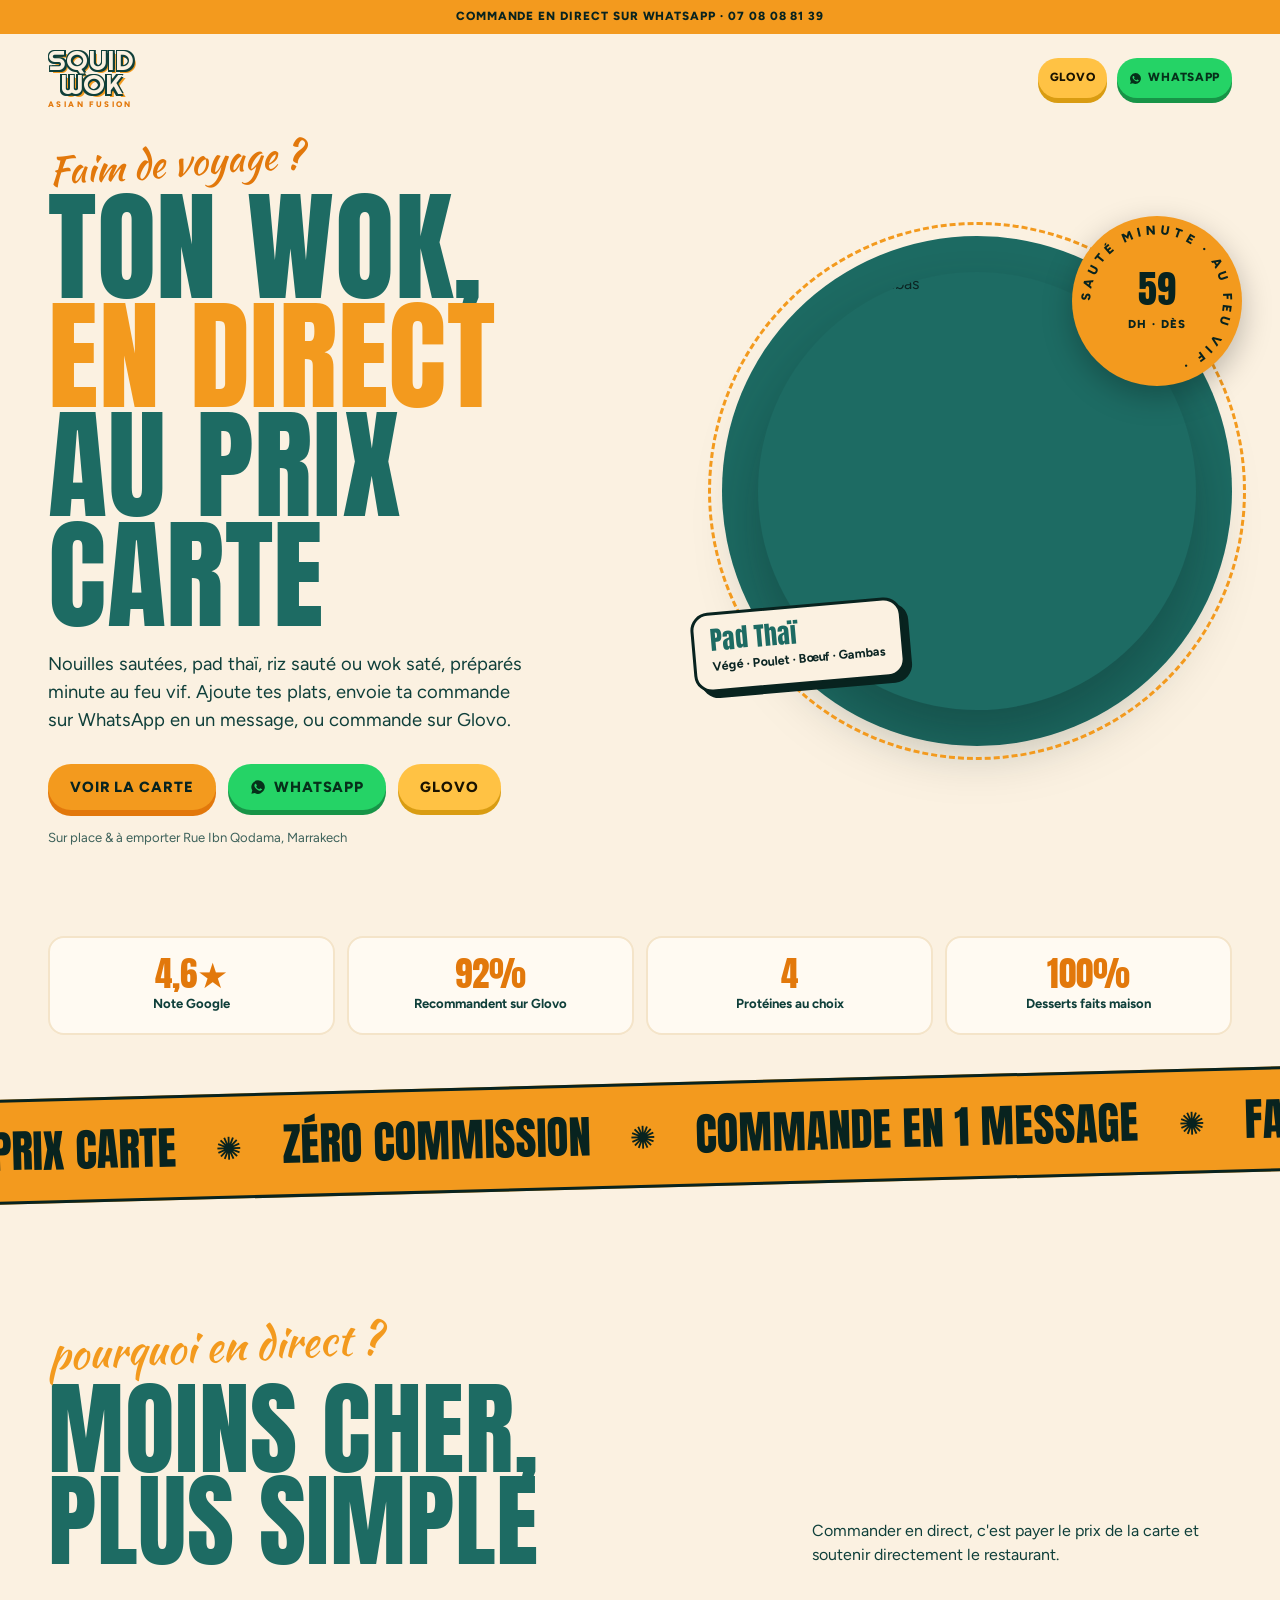
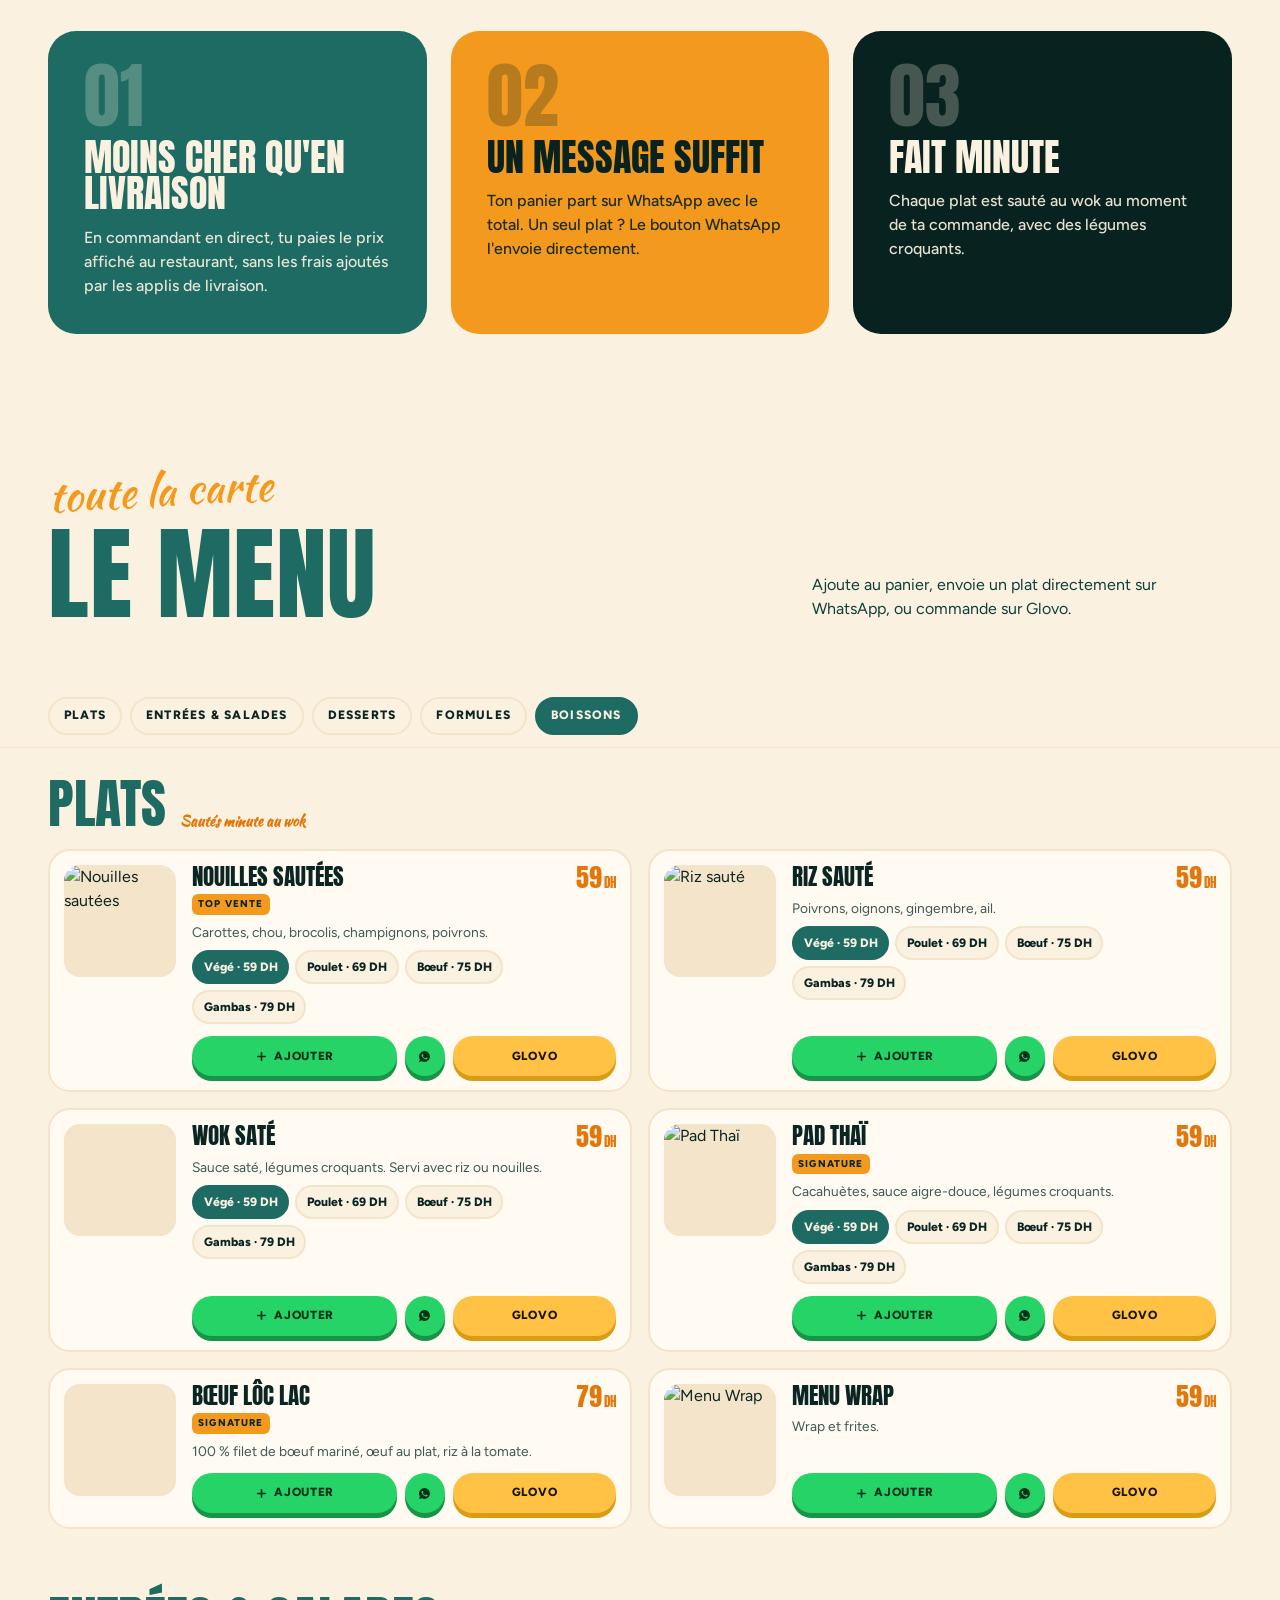
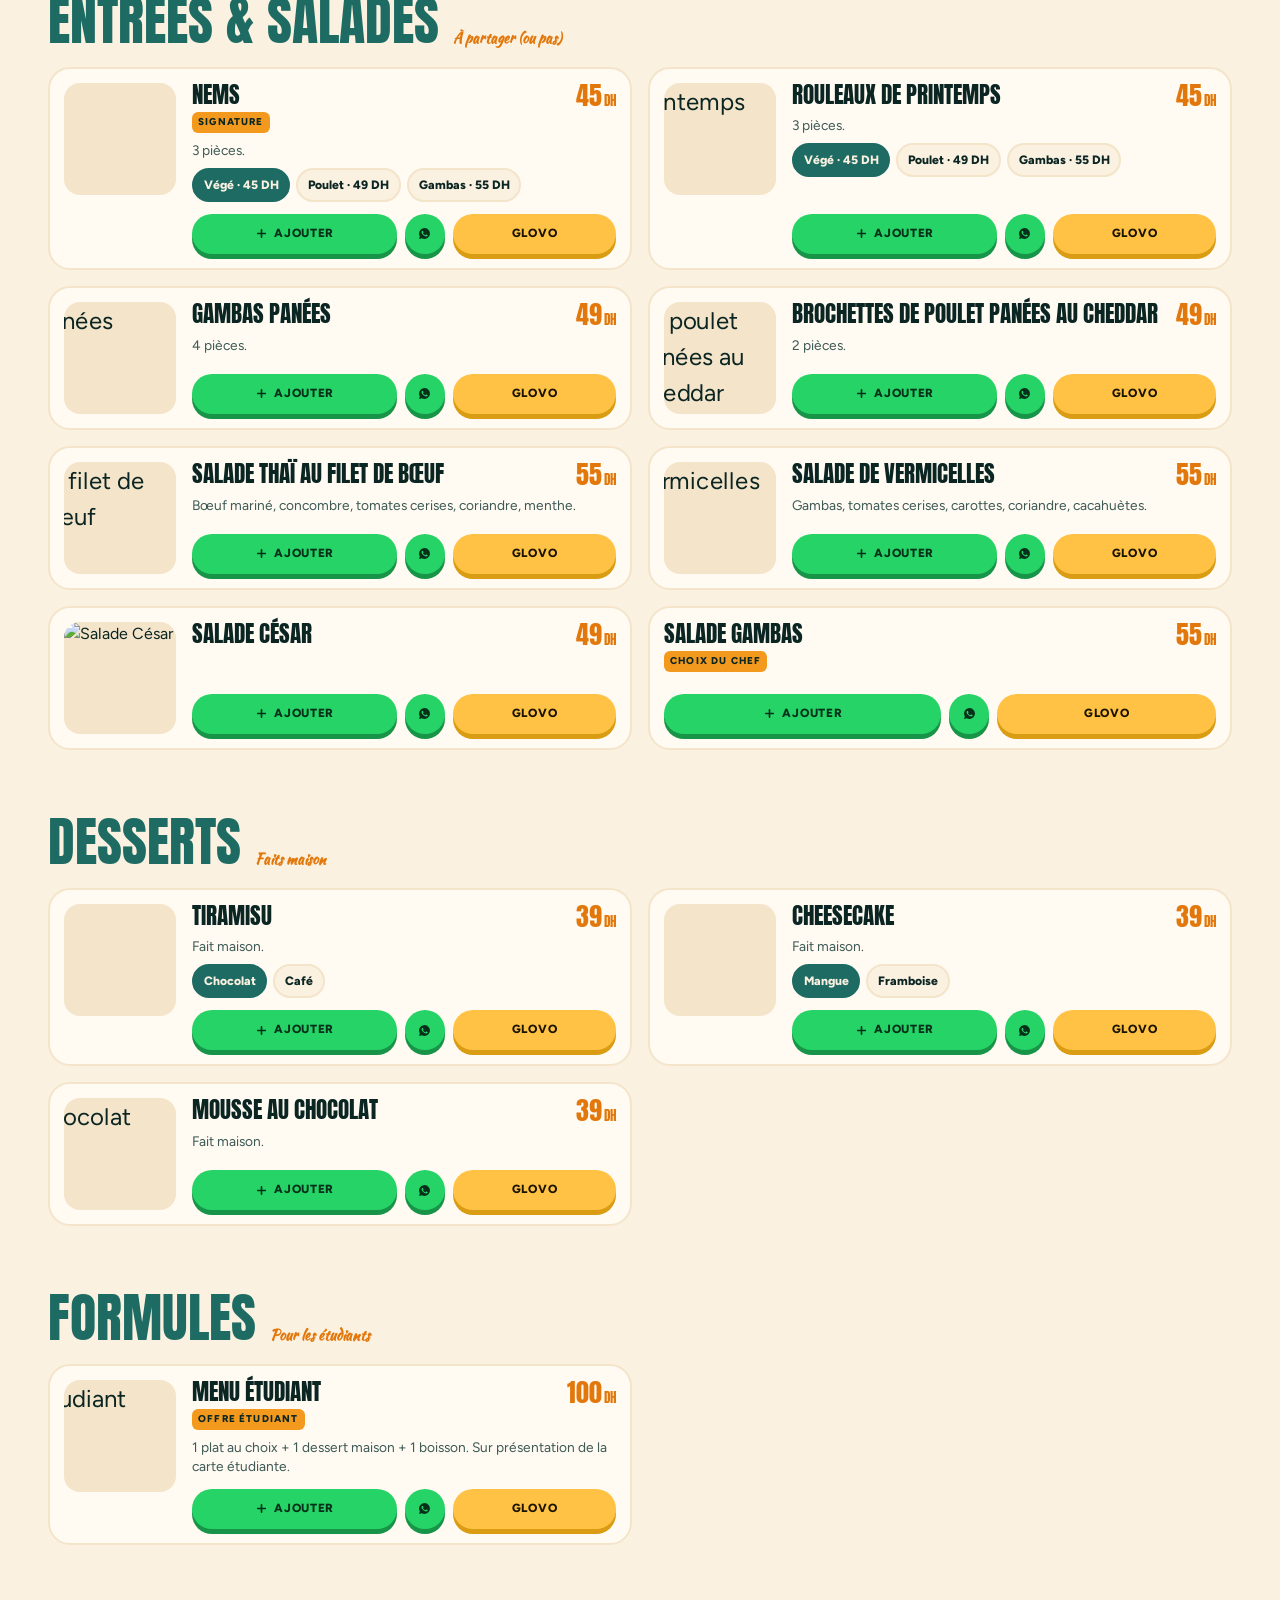
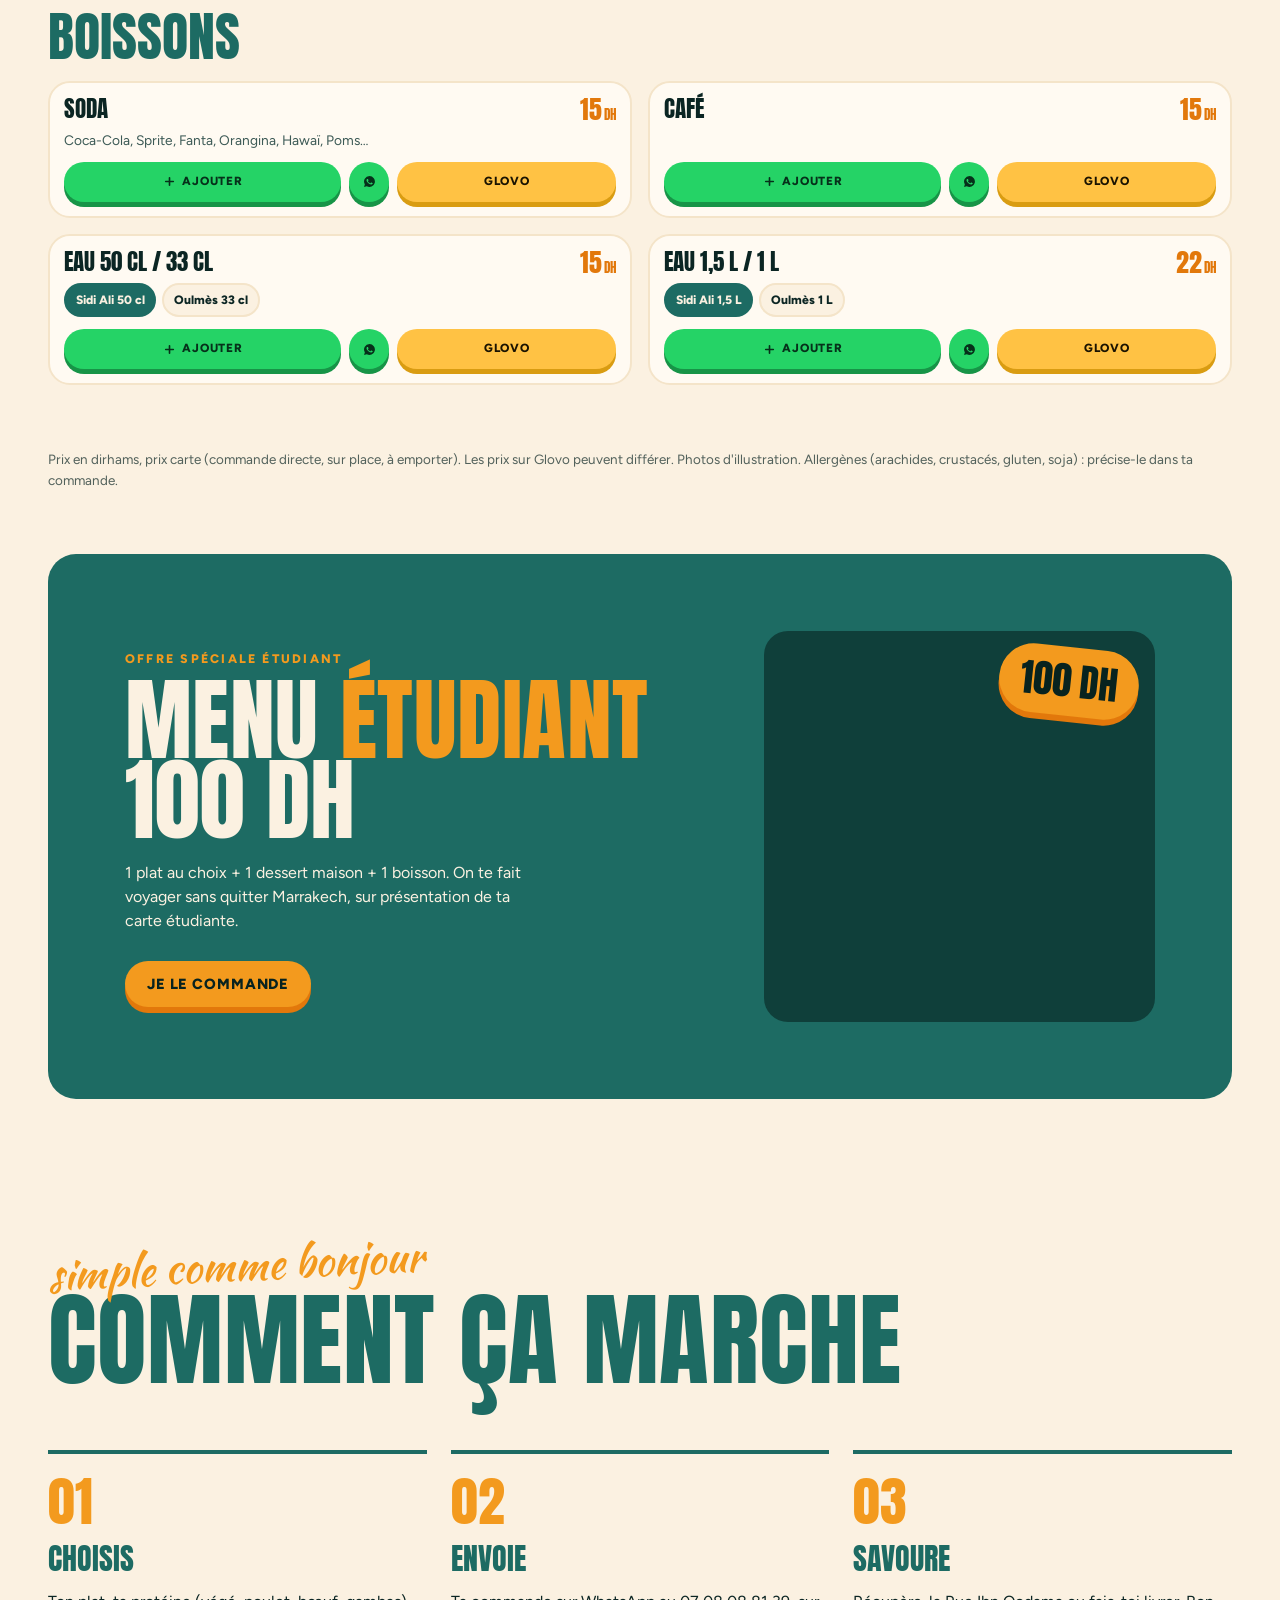
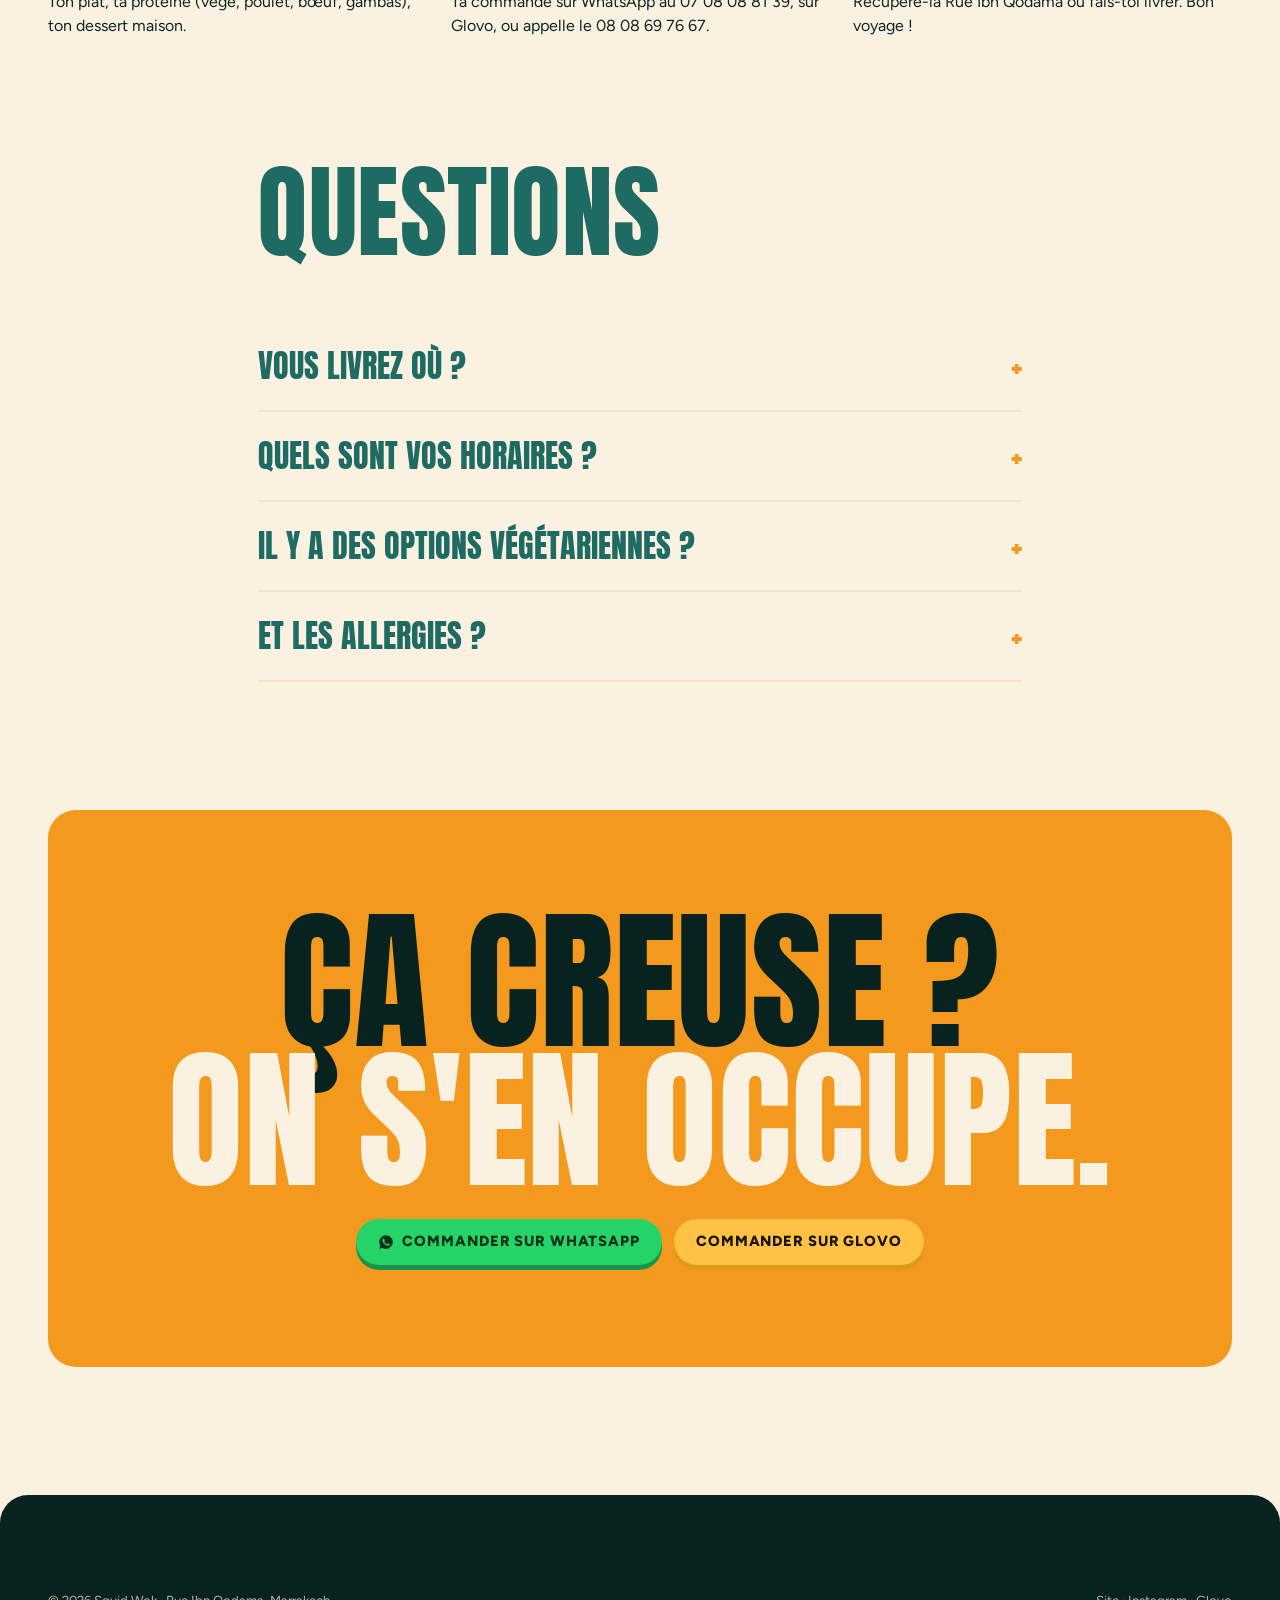
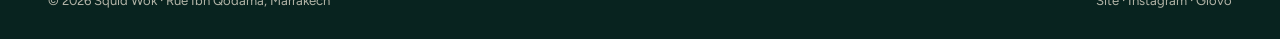
==== commit ddbd0753: "Vraies photos Glovo, horaires, note Google, menu étudiant 100 DH - Photos du restaurant (Glovo) pour" ====
--- a/landing.html
+++ b/landing.html
@@ -12,7 +12,7 @@
 <link rel="preconnect" href="https://fonts.googleapis.com">
 <link rel="preconnect" href="https://fonts.gstatic.com" crossorigin>
 <link href="https://fonts.googleapis.com/css2?family=Anton&family=Righteous&family=Figtree:wght@400;600;700;800&family=Kaushan+Script&display=swap" rel="stylesheet">
-<link rel="stylesheet" href="assets/style.css?v=10">
+<link rel="stylesheet" href="assets/style.css?v=11">
 <style>
   .lp-hero{padding:calc(var(--top-h) + 100px) 0 0;position:relative}
   .lp-hero__grid{display:grid;grid-template-columns:1.1fr .9fr;gap:clamp(24px,4vw,64px);align-items:center}
@@ -43,13 +43,13 @@
   .why .num{font-family:var(--display);font-size:4.5rem;line-height:.8;opacity:.25}
   .why h3{font-family:var(--display);font-weight:400;font-size:clamp(2rem,3vw,2.6rem);text-transform:uppercase;line-height:.95}
   .why p{font-weight:500;opacity:.92}
-  .compare{margin-top:auto;display:flex;gap:10px;align-items:baseline;font-weight:800}
-  .compare s{opacity:.6}
-  .compare b{font-family:var(--display);font-weight:400;font-size:2rem;color:var(--orange)}
 
 
   .offer{background:var(--teal);color:var(--cream);border-radius:var(--radius);padding:clamp(36px,6vw,80px);display:grid;grid-template-columns:1.2fr .8fr;gap:clamp(24px,4vw,56px);align-items:center;position:relative;overflow:hidden}
   .offer h2{font-size:clamp(3rem,7vw,6rem)}
+  .offer__pic{position:relative;border-radius:24px;overflow:hidden;aspect-ratio:1;background:var(--teal-deep)}
+  .offer__pic img{width:100%;height:100%;object-fit:cover;transform:scale(1.3);transform-origin:50% 62%}
+  .offer__tag{position:absolute;top:16px;right:16px;background:var(--orange);color:var(--teal-ink);font-family:var(--display);font-size:clamp(1.6rem,3vw,2.4rem);padding:.15em .55em;border-radius:999px;transform:rotate(6deg);box-shadow:0 6px 0 var(--orange-deep)}
   .offer h2 em{font-style:normal;color:var(--orange)}
   .offer ul{list-style:none;display:grid;gap:12px;margin:24px 0 30px}
   .offer li{display:flex;gap:12px;align-items:center;font-weight:600}
@@ -127,7 +127,7 @@
       </div>
     </div>
     <div class="proof">
-      <div><b>4,7★</b><span>Note Google</span></div>
+      <div><b>4,6★</b><span>Note Google</span></div>
       <div><b>92%</b><span>Recommandent sur Glovo</span></div>
       <div><b>4</b><span>Protéines au choix</span></div>
       <div><b>100%</b><span>Desserts faits maison</span></div>
@@ -149,9 +149,8 @@
     <div class="why">
       <article>
         <span class="num">01</span>
-        <h3>Le prix carte, point.</h3>
-        <p>Les plateformes ajoutent leur commission sur chaque plat. Chez nous, tu paies le prix affiché au restaurant.</p>
-        <div class="compare"><span>Nouilles poulet</span><s>79 DH</s><b>69 DH</b></div>
+        <h3>Moins cher qu'en livraison</h3>
+        <p>En commandant en direct, tu paies le prix affiché au restaurant, sans les frais ajoutés par les applis de livraison.</p>
       </article>
       <article>
         <span class="num">02</span>
@@ -183,11 +182,11 @@
   <div class="offer">
     <div>
       <span class="eyebrow" style="color:var(--orange)">Offre spéciale étudiant</span>
-      <h2 class="display" style="margin-top:10px">Voyage <em>sans</em><br>quitter Marrakech</h2>
-      <p style="margin:20px 0 28px;max-width:420px">On te fait voyager sans quitter Marrakech. Demande les détails de l'offre sur WhatsApp ou au comptoir.</p>
-      <a class="btn btn--orange" target="_blank" rel="noopener" href="https://wa.me/212708088139?text=Bonjour%20!%20Je%20veux%20profiter%20de%20l'offre%20%C3%A9tudiant">Demander l'offre</a>
-    </div>
-    <img src="https://images.unsplash.com/photo-1617093727343-374698b1b08d?w=700&q=75&auto=format&fit=crop" alt="" loading="lazy" style="border-radius:24px;width:100%;aspect-ratio:1;object-fit:cover">
+      <h2 class="display" style="margin-top:10px">Menu <em>étudiant</em><br>100 DH</h2>
+      <p style="margin:20px 0 28px;max-width:420px">1 plat au choix + 1 dessert maison + 1 boisson. On te fait voyager sans quitter Marrakech, sur présentation de ta carte étudiante.</p>
+      <a class="btn btn--orange" target="_blank" rel="noopener" href="https://wa.me/212708088139?text=Bonjour%20Squid%20Wok%20!%20Je%20voudrais%20le%20Menu%20%C3%A9tudiant%20%C3%A0%20100%20DH%20%3A%0A-%20Plat%20%3A%20%0A-%20Dessert%20%3A%20%0A-%20Boisson%20%3A%20">Je le commande</a>
+    </div>
+    <div class="offer__pic"><img class="glovo" src="https://glovo.dhmedia.io/image/menus-glovo/products/254c81ab216e24663ea8f9c90d23c4777268ee4aaa47d667d57827e0d955cf6f?t=W3sicmVzaXplIjp7Im1vZGUiOiJmaXQiLCJ3aWR0aCI6ODAwLCJoZWlnaHQiOjgwMH19XQ==" alt="Menu : plat, dessert et boisson" loading="lazy"><span class="offer__tag">100 DH</span></div>
   </div>
 </section>
 
@@ -207,8 +206,8 @@
 <section class="section" style="padding-top:0">
   <div class="wrap faq">
     <div class="head"><h2 class="display">Questions</h2></div>
-    <details><summary>Vous livrez où ?</summary><p>[À confirmer] Zone de livraison directe. Partout ailleurs à Marrakech, commande sur Glovo.</p></details>
-    <details><summary>Quels sont vos horaires ?</summary><p>[À confirmer]</p></details>
+    <details><summary>Vous livrez où ?</summary><p>Partout à Marrakech : commande en direct sur WhatsApp ou via Glovo.</p></details>
+    <details><summary>Quels sont vos horaires ?</summary><p>Tous les jours de 11h30 à 5h00 du matin, sur place, à emporter et en livraison.</p></details>
     <details><summary>Il y a des options végétariennes ?</summary><p>Oui : tous nos plats wok, nems et rouleaux de printemps existent en version végétarienne.</p></details>
     <details><summary>Et les allergies ?</summary><p>Certains plats contiennent arachides, crustacés, gluten ou soja. Précise-le dans ton message, on adapte quand c'est possible.</p></details>
   </div>
@@ -234,7 +233,7 @@
   </div>
 </footer>
 
-<script src="assets/menu.js?v=9"></script>
+<script src="assets/menu.js?v=11"></script>
 <script src="assets/main.js?v=8"></script>
 </body>
 </html>
--- a/assets/style.css
+++ b/assets/style.css
@@ -136,8 +136,10 @@
 .cats{display:grid;grid-template-columns:repeat(2,1fr);gap:clamp(20px,3vw,40px) clamp(16px,3vw,40px)}
 .cat{display:grid;gap:14px;text-align:center;color:var(--teal-deep)}
 .cat__img{position:relative;isolation:isolate;aspect-ratio:4/3;border-radius:var(--radius);overflow:hidden;background:var(--cream-2)}
-.cat__img img{width:100%;height:100%;object-fit:cover;transition:transform .8s var(--ease)}
-.cat:hover .cat__img img{transform:scale(1.07) rotate(-1deg)}
+.cat__img img{width:100%;height:100%;object-fit:cover;transform:scale(var(--z,1));transition:transform .8s var(--ease)}
+.cat:hover .cat__img img{transform:scale(calc(var(--z,1) * 1.07)) rotate(-1deg)}
+/* Photos Glovo du restaurant : plat centré sur fond bois/bleu, on recadre un peu plus serré */
+img.glovo{--z:1.3;object-position:50% 62%;transform-origin:50% 62%}
 .cat__price{position:absolute;z-index:2;top:14px;left:14px;white-space:nowrap;background:var(--orange);color:var(--teal-ink);font-family:var(--display);font-size:1.3rem;padding:.25em .7em;border-radius:999px;transform:rotate(-6deg)}
 .cat h3{font-family:var(--display);font-weight:400;font-size:clamp(1.6rem,3vw,2.4rem);text-transform:uppercase;line-height:1}
 .cat__cta{font-weight:800;font-size:.8rem;letter-spacing:.14em;text-transform:uppercase;color:var(--orange-deep);display:inline-flex;gap:.4em;justify-content:center;align-items:center}
@@ -185,7 +187,9 @@
 .dish{display:grid;grid-template-columns:112px minmax(0,1fr);gap:16px;background:var(--paper);border:2px solid var(--cream-2);border-radius:22px;padding:14px;transition:border-color .2s,box-shadow .25s}
 .dish:hover{border-color:#e6cfa8;box-shadow:var(--shadow)}
 .dish--noimg{grid-template-columns:minmax(0,1fr)}
-.dish__img{width:112px;height:112px;border-radius:16px;object-fit:cover;background:var(--cream-2)}
+.dish__img{display:block;width:112px;height:112px;border-radius:16px;overflow:hidden;background:var(--cream-2)}
+.dish__img img{width:100%;height:100%;object-fit:cover}
+.dish__img img.glovo{transform:scale(1.5)}
 .dish__body{display:flex;flex-direction:column;gap:8px;min-width:0}
 .dish__top{display:flex;justify-content:space-between;align-items:flex-start;gap:10px}
 .dish h4{font-family:var(--display);font-weight:400;font-size:1.45rem;text-transform:uppercase;line-height:1;color:var(--ink)}
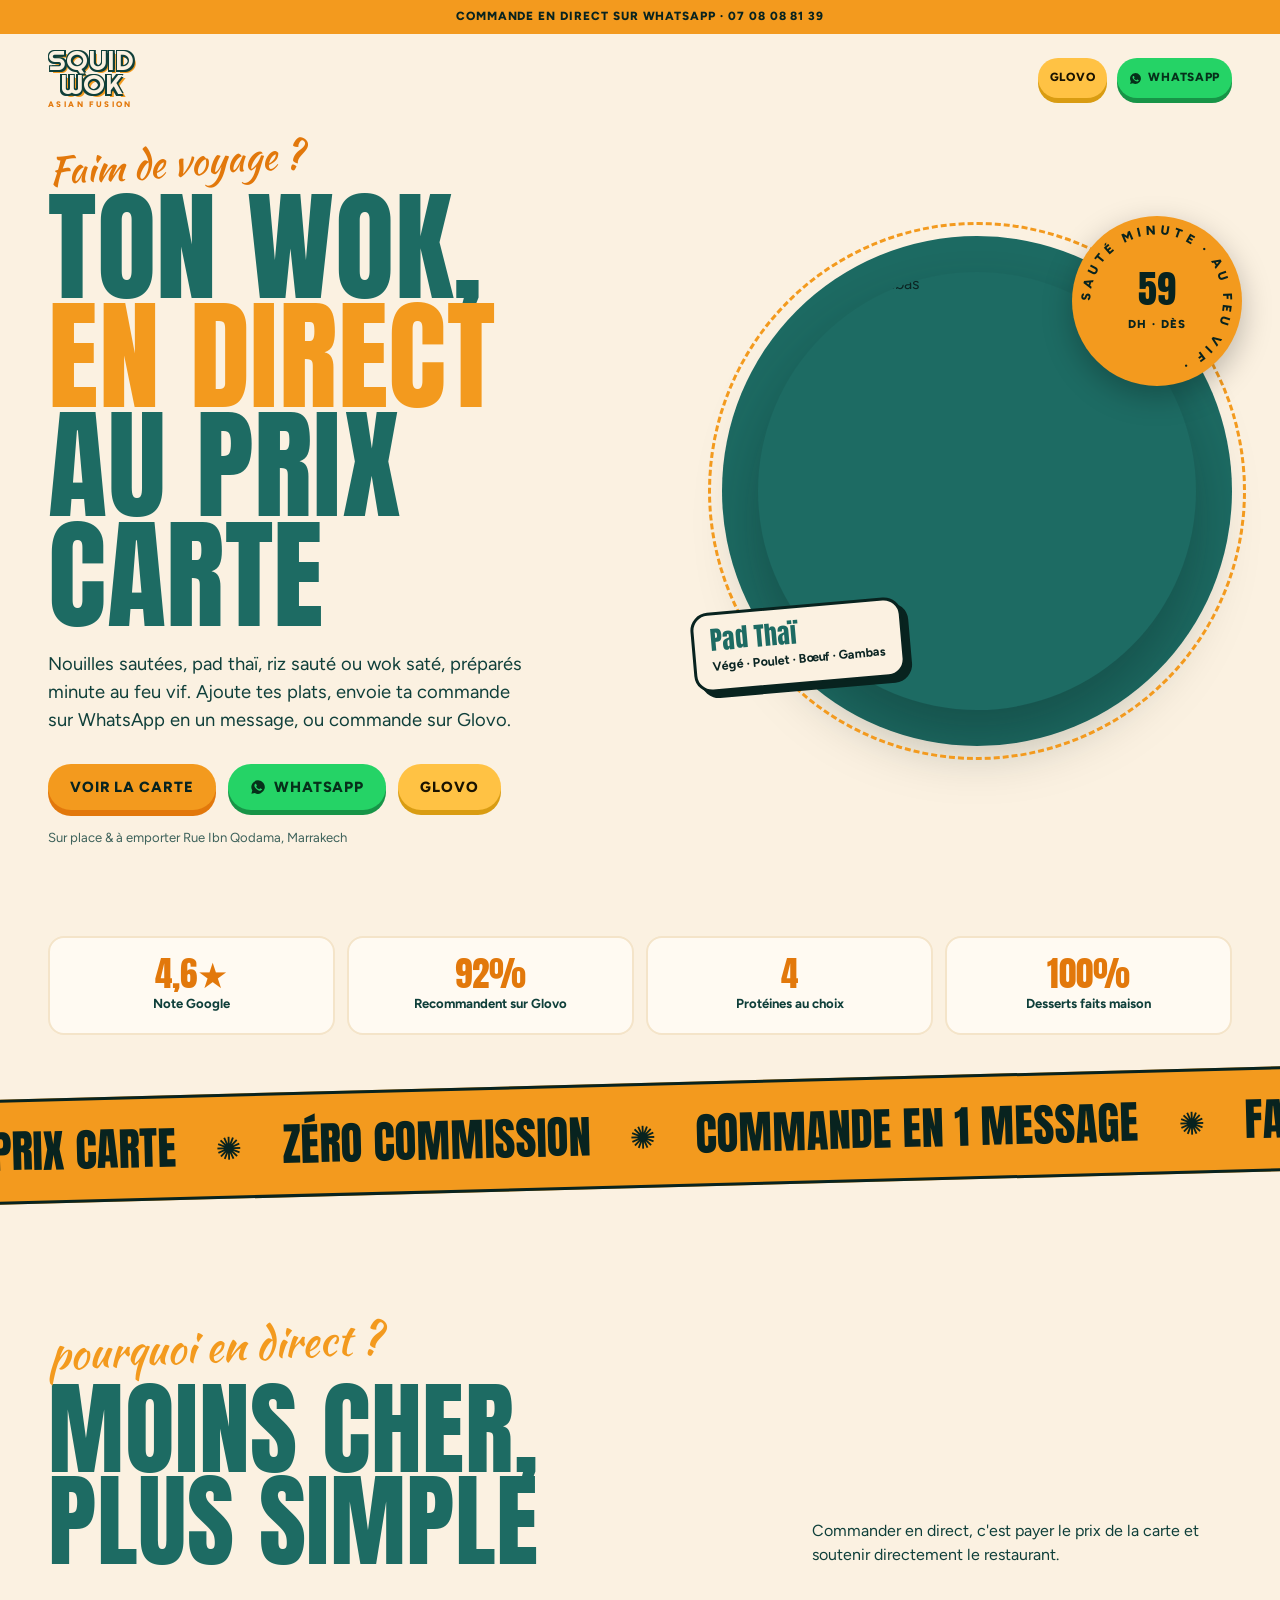
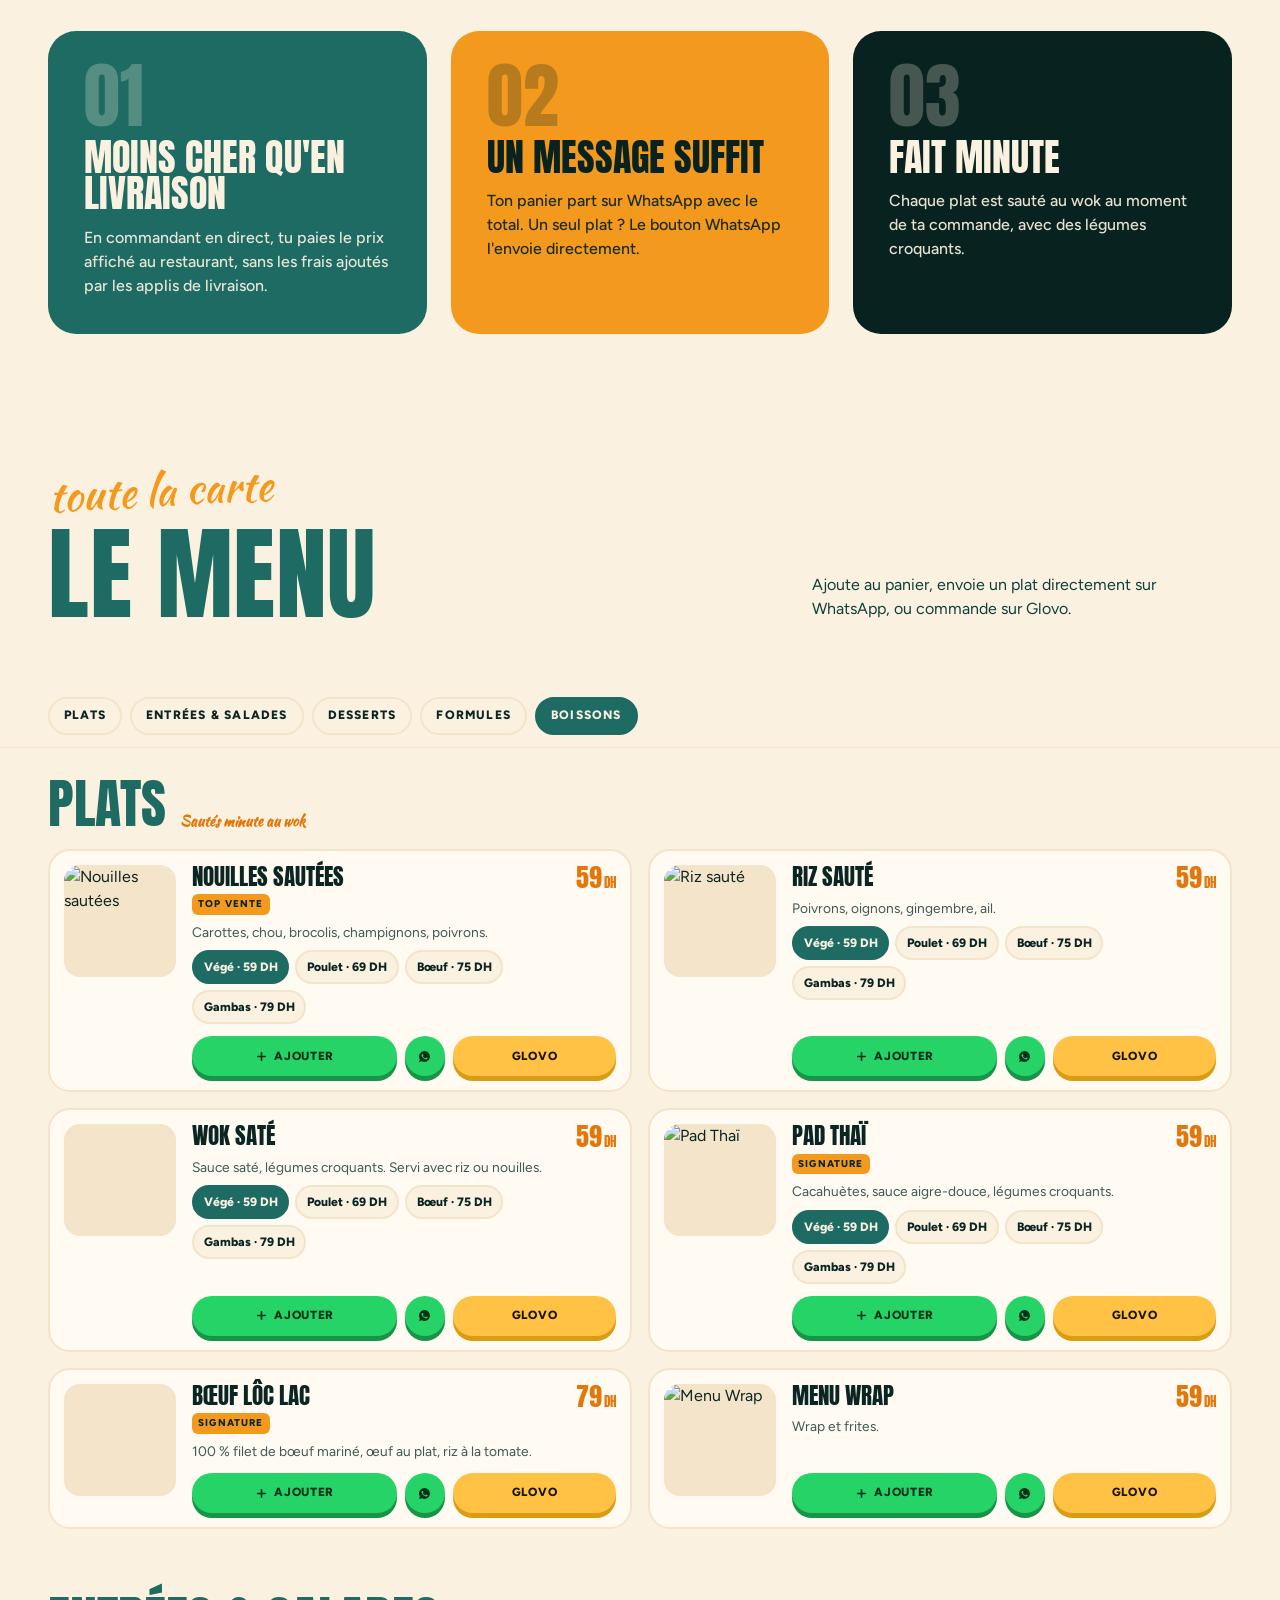
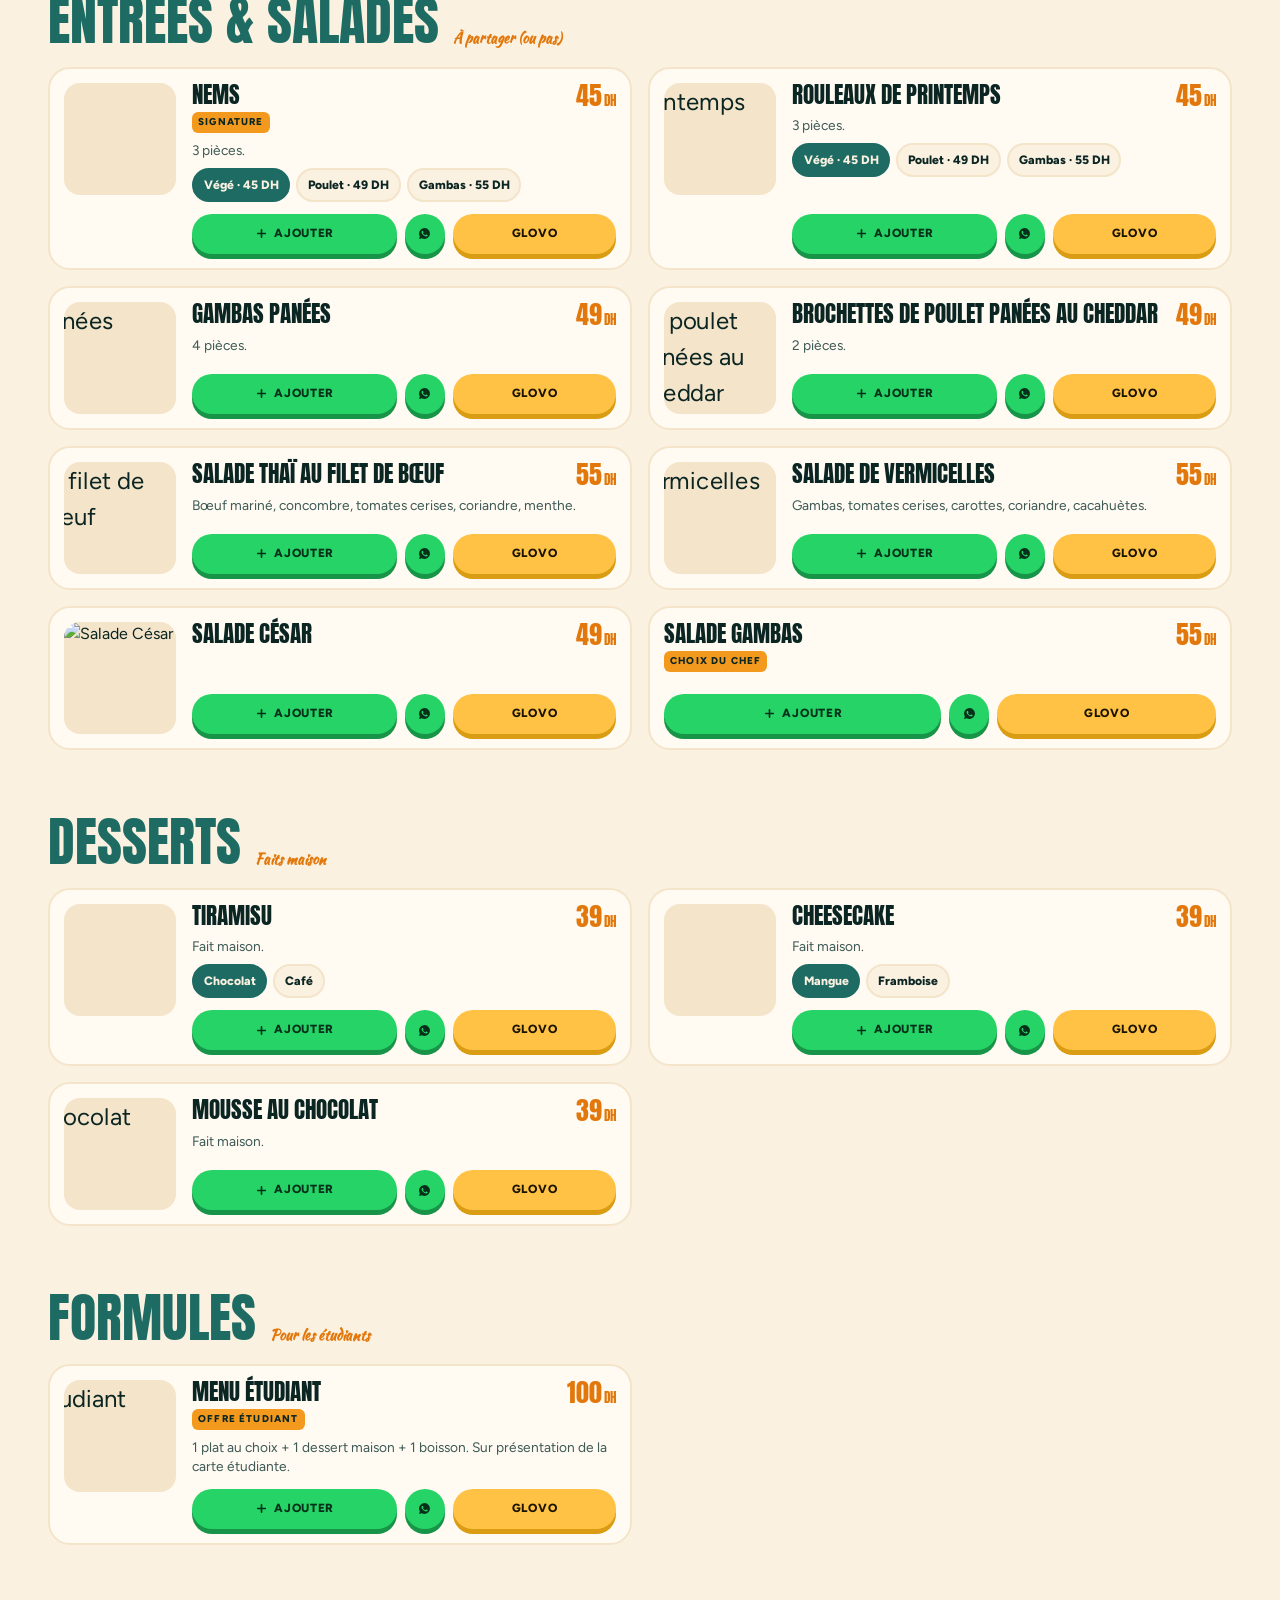
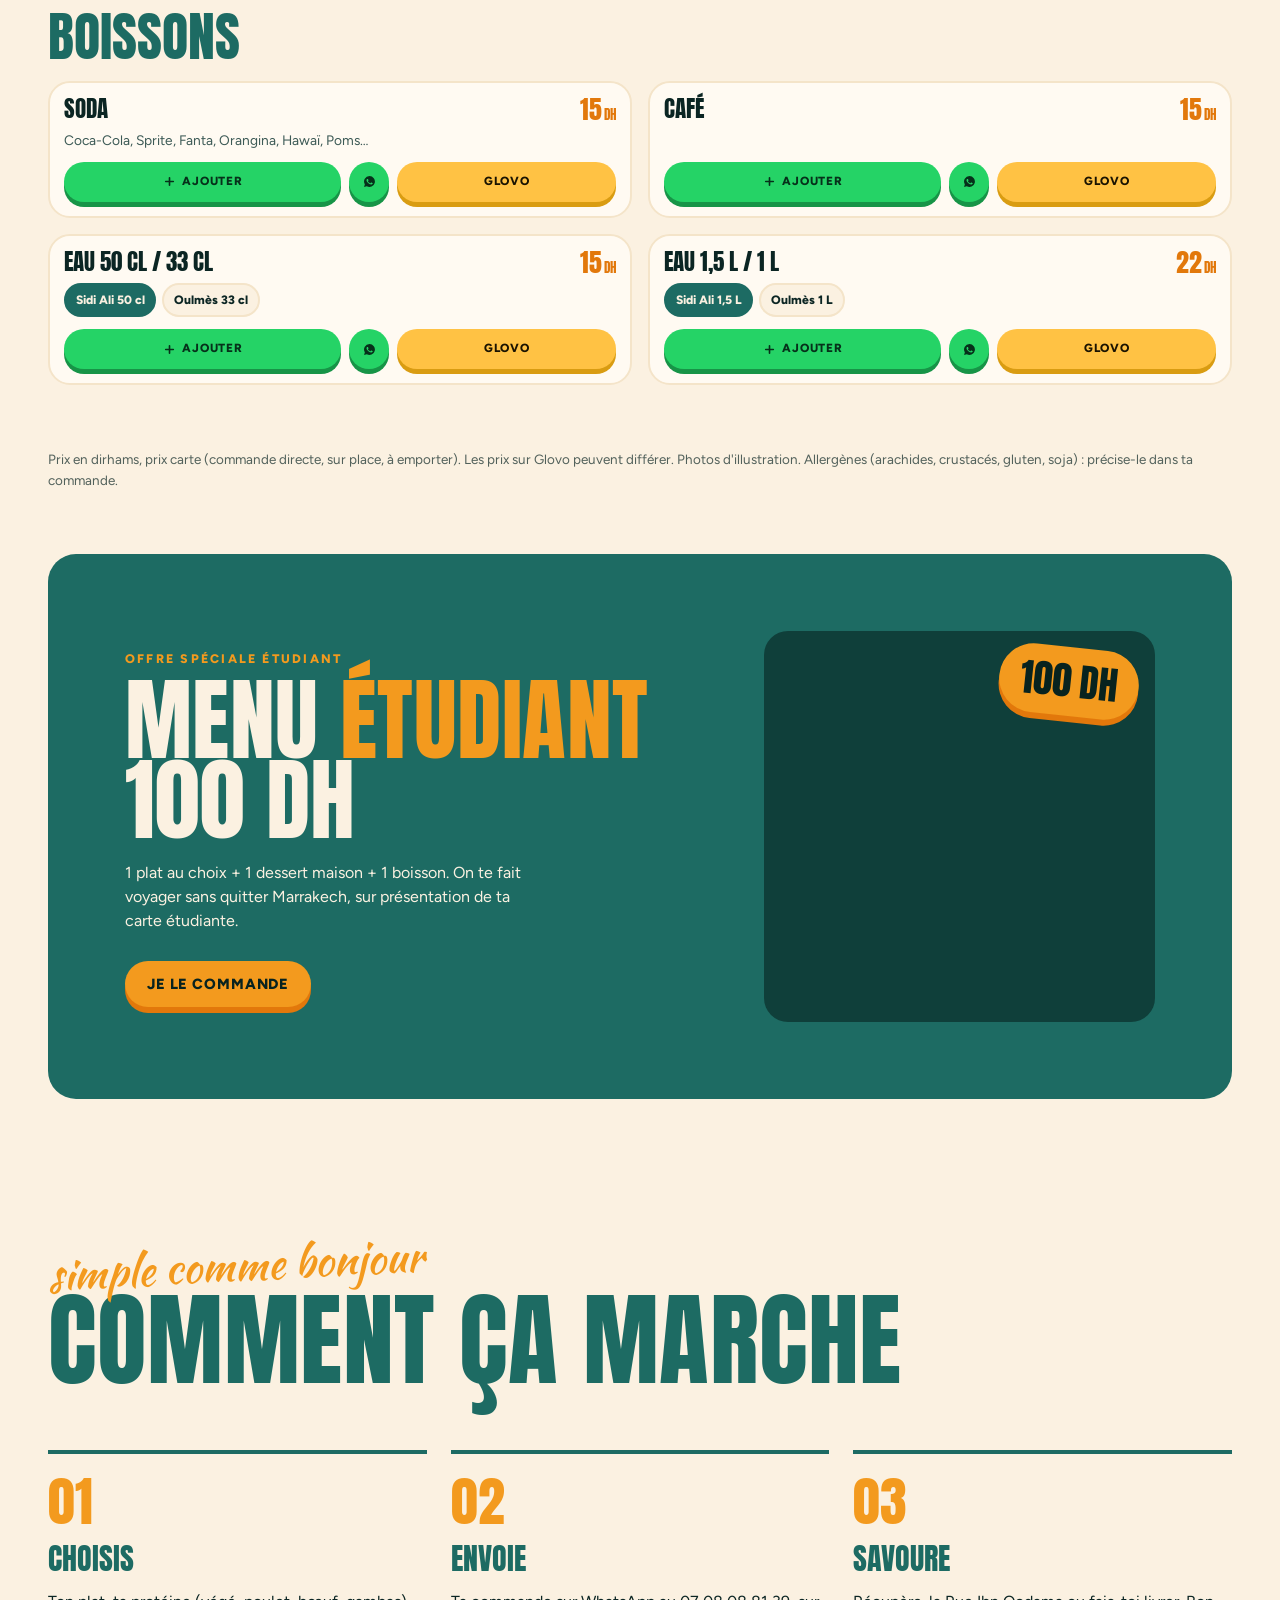
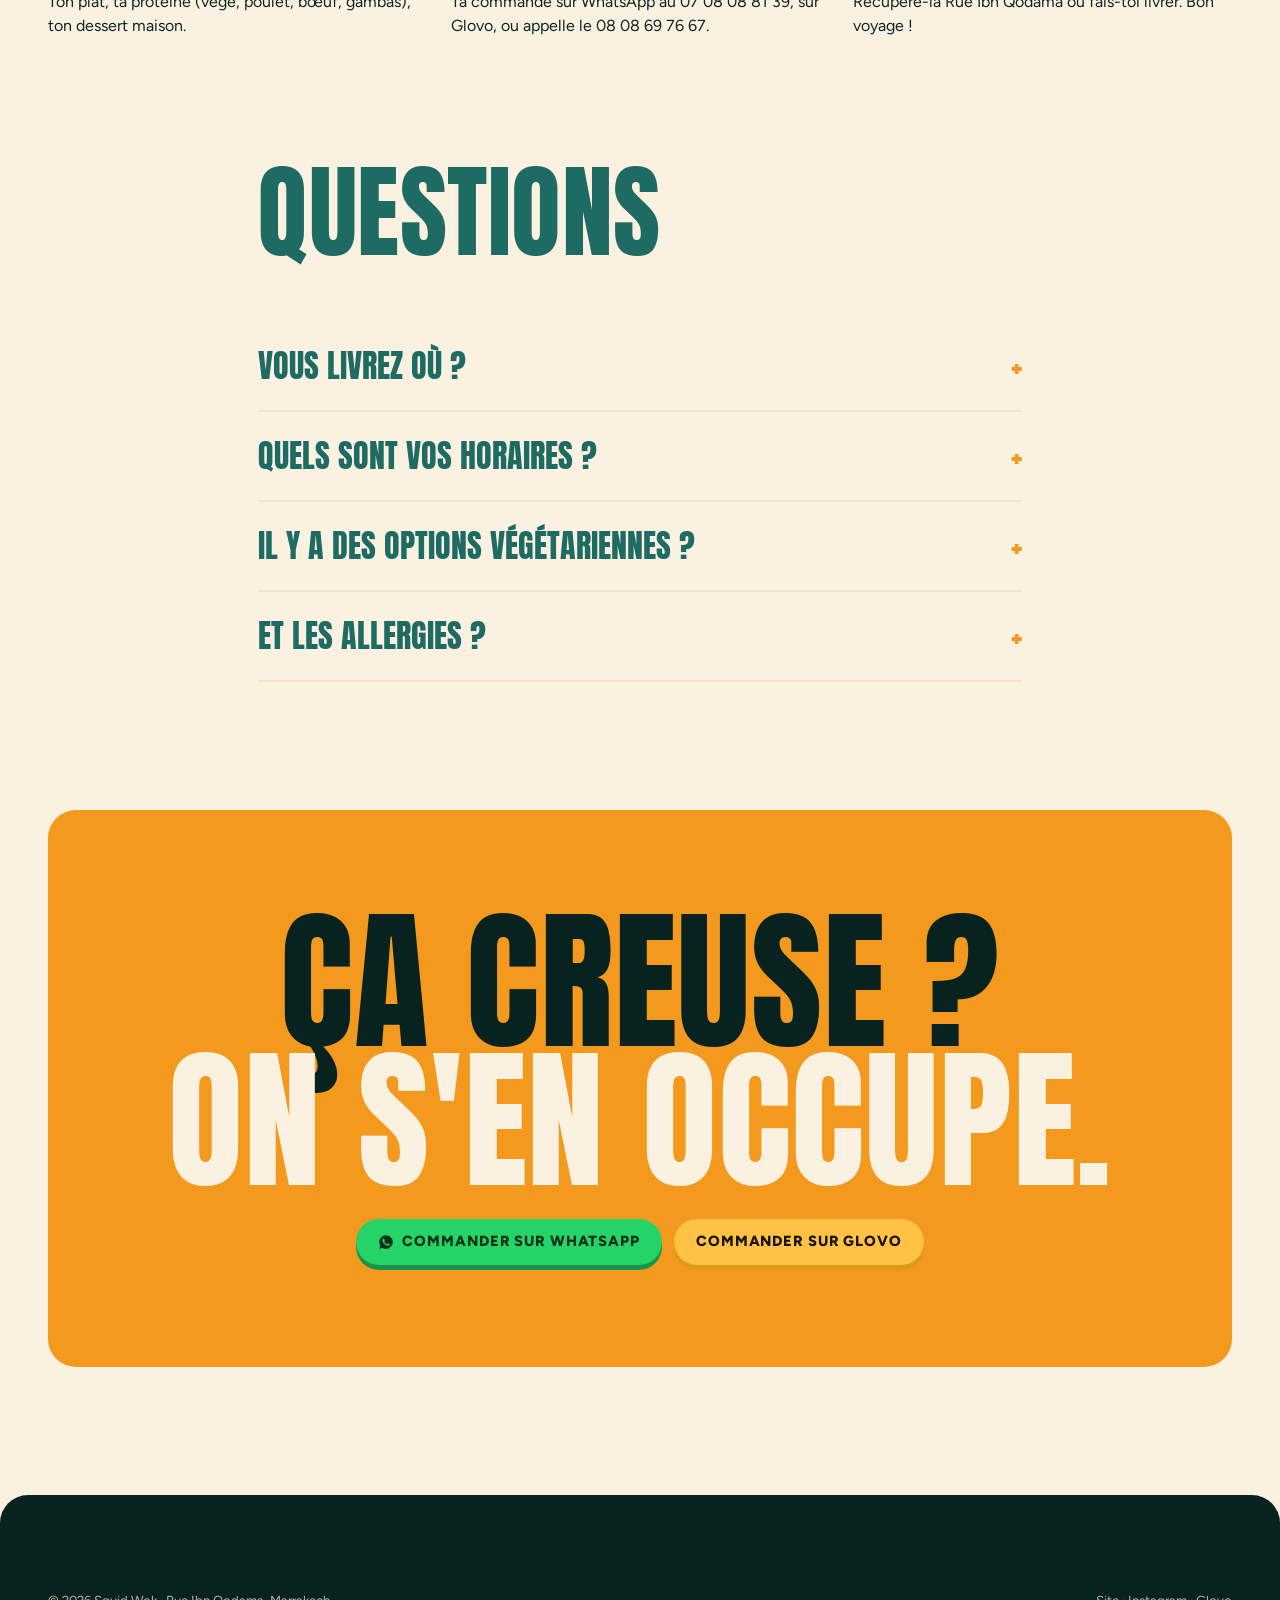
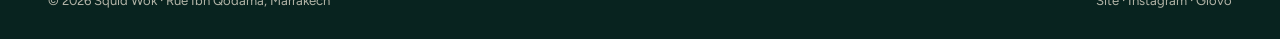
==== commit aa02efff: "Header : fond crème permanent (ne devient plus transparent au scroll) Co-Authored-By: Claude Opus 5." ====
--- a/landing.html
+++ b/landing.html
@@ -12,7 +12,7 @@
 <link rel="preconnect" href="https://fonts.googleapis.com">
 <link rel="preconnect" href="https://fonts.gstatic.com" crossorigin>
 <link href="https://fonts.googleapis.com/css2?family=Anton&family=Righteous&family=Figtree:wght@400;600;700;800&family=Kaushan+Script&display=swap" rel="stylesheet">
-<link rel="stylesheet" href="assets/style.css?v=11">
+<link rel="stylesheet" href="assets/style.css?v=12">
 <style>
   .lp-hero{padding:calc(var(--top-h) + 100px) 0 0;position:relative}
   .lp-hero__grid{display:grid;grid-template-columns:1.1fr .9fr;gap:clamp(24px,4vw,64px);align-items:center}
--- a/assets/style.css
+++ b/assets/style.css
@@ -72,8 +72,9 @@
 .topbar{height:var(--top-h);display:flex;align-items:center;justify-content:center;gap:.5em;background:var(--orange);color:var(--teal-ink);font-weight:800;font-size:.74rem;letter-spacing:.08em;text-transform:uppercase;padding:0 var(--gutter);white-space:nowrap;overflow:hidden}
 .topbar a{text-underline-offset:3px}
 .topbar a:hover{text-decoration:underline}
-.header{position:relative;padding:14px var(--gutter);display:grid;grid-template-columns:1fr auto 1fr;align-items:center;transition:background .3s,padding .3s,box-shadow .3s}
-.header.is-scrolled{background:var(--cream);padding-block:8px;box-shadow:0 1px 0 var(--cream-2)}
+.header{position:relative;padding:14px var(--gutter);display:grid;grid-template-columns:1fr auto 1fr;align-items:center;background:var(--cream);transition:padding .3s,box-shadow .3s}
+/* Fond crème permanent : le header ne devient jamais transparent au scroll */
+.header.is-scrolled{padding-block:8px;box-shadow:0 1px 0 var(--cream-2),0 8px 24px rgba(8,35,31,.08)}
 .menu-open .header{background:transparent;box-shadow:none}
 .menu-open .header .logo__main{color:var(--cream)}
 .menu-open .header .header__actions{visibility:hidden}
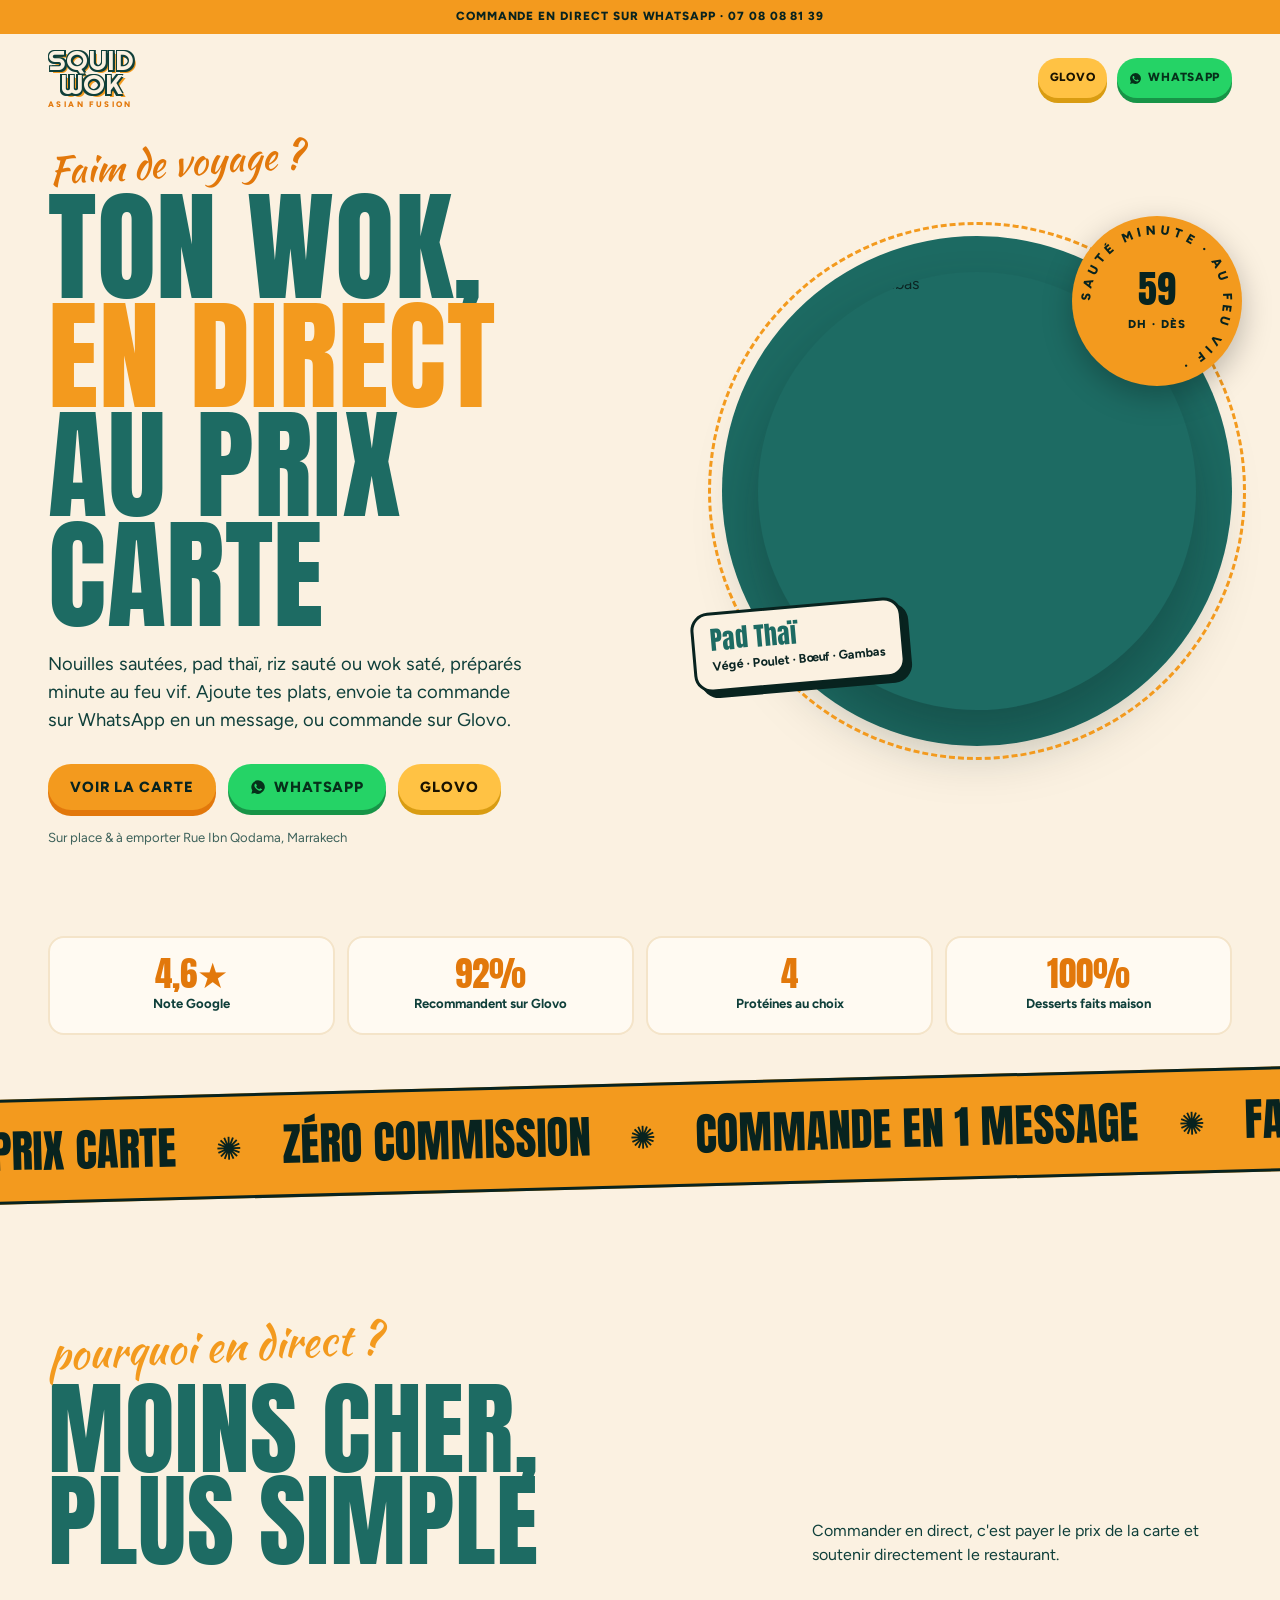
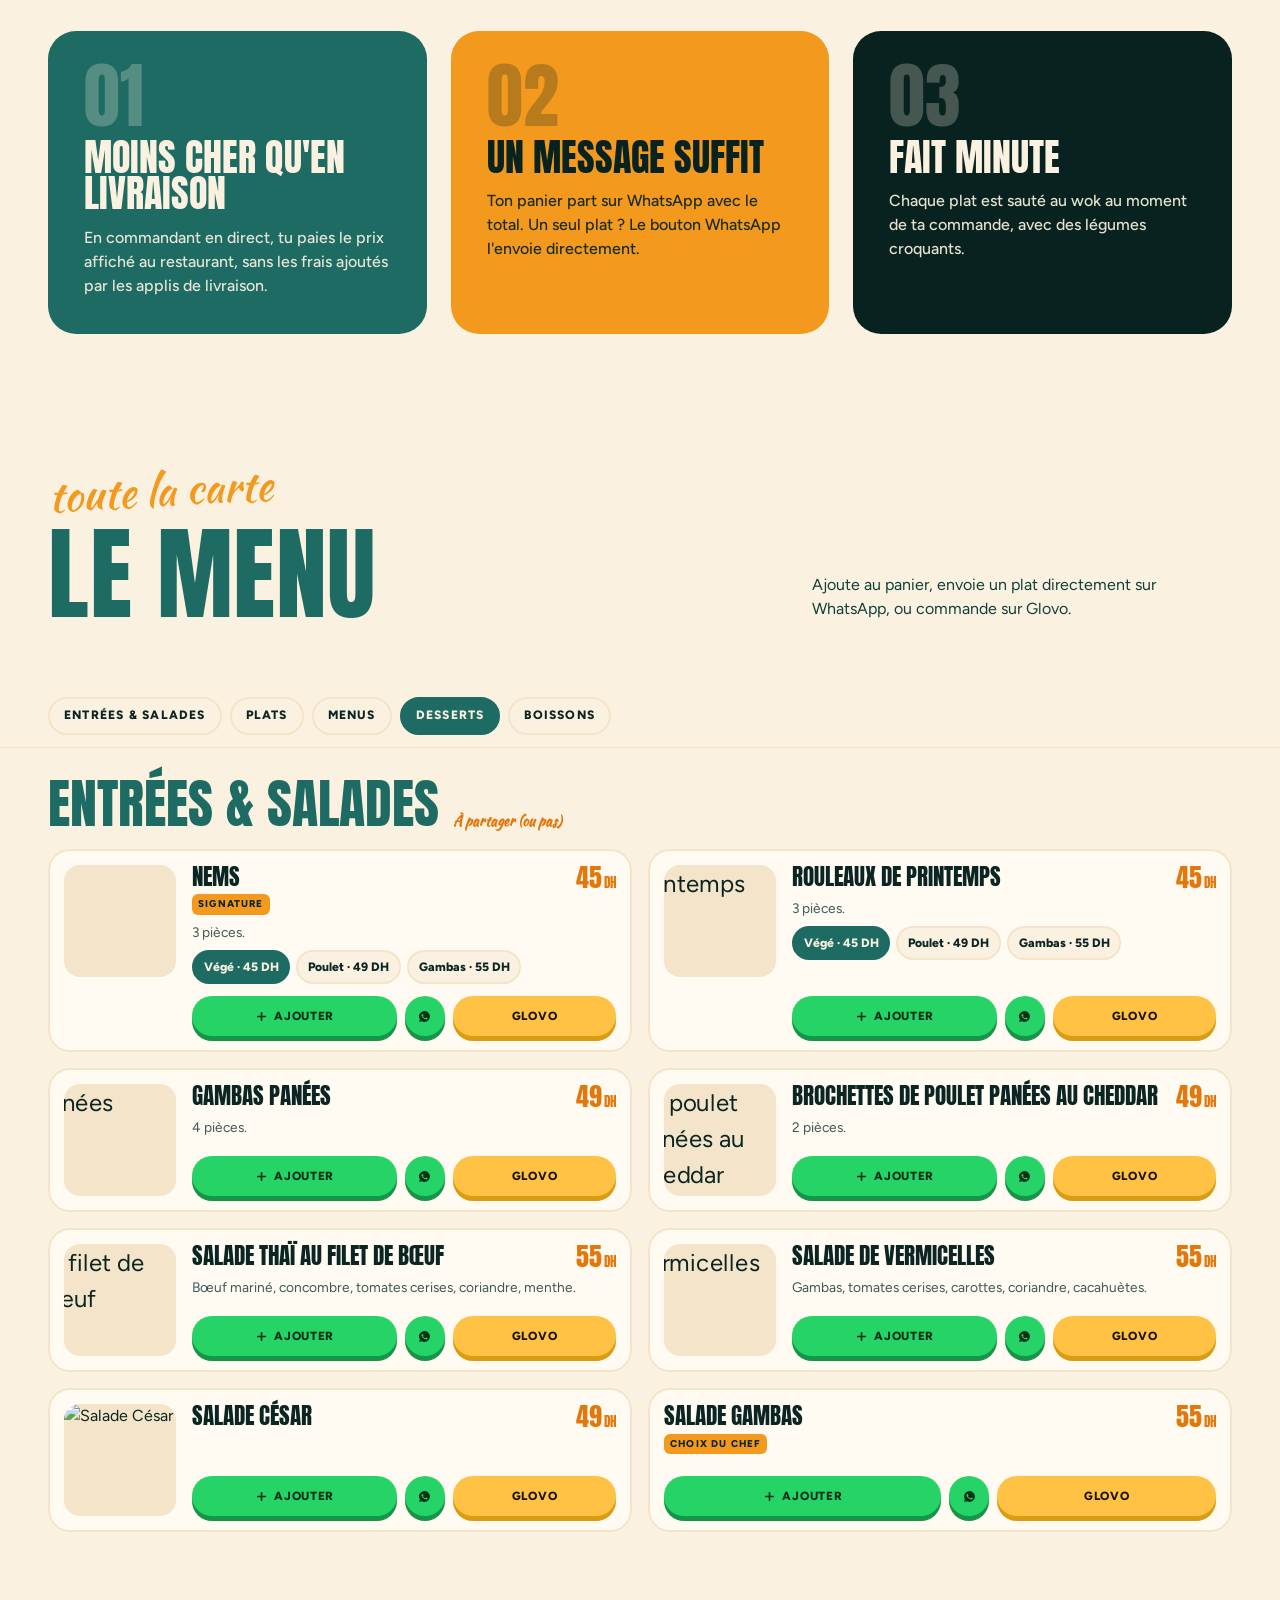
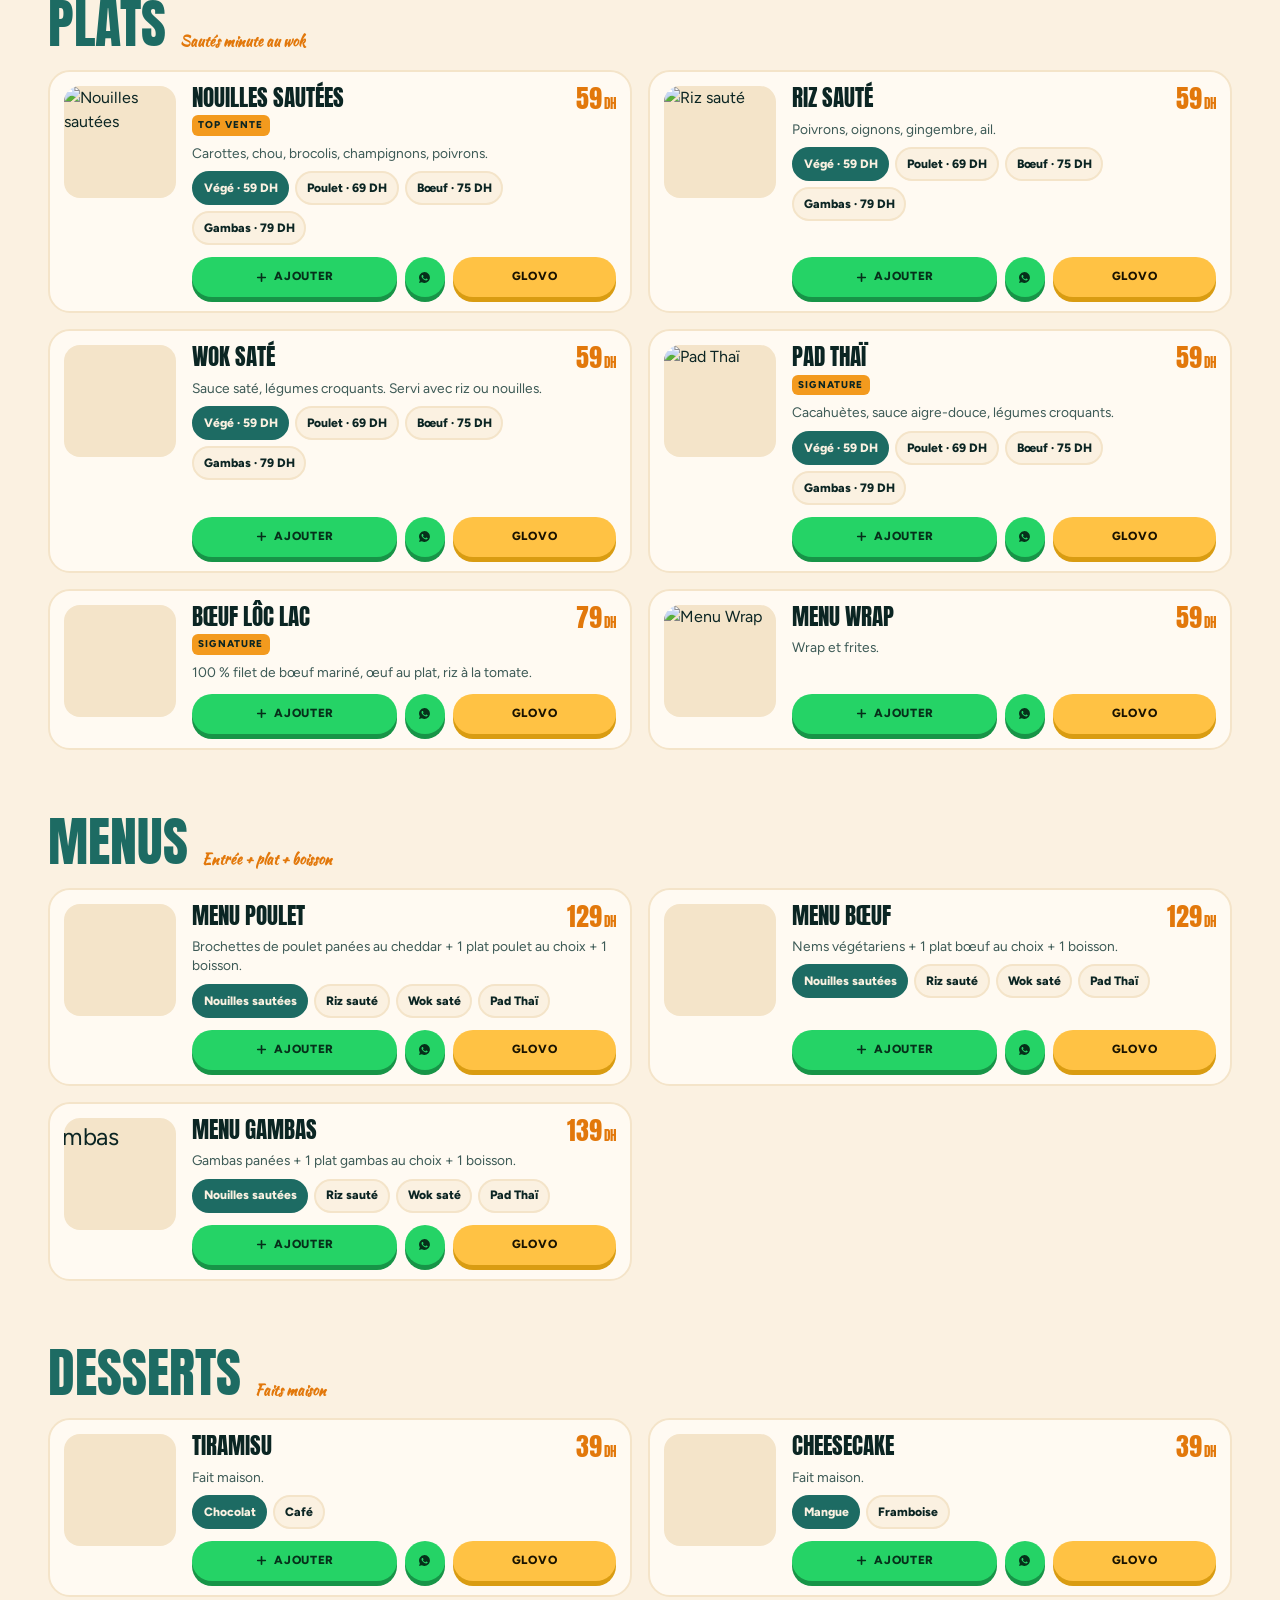
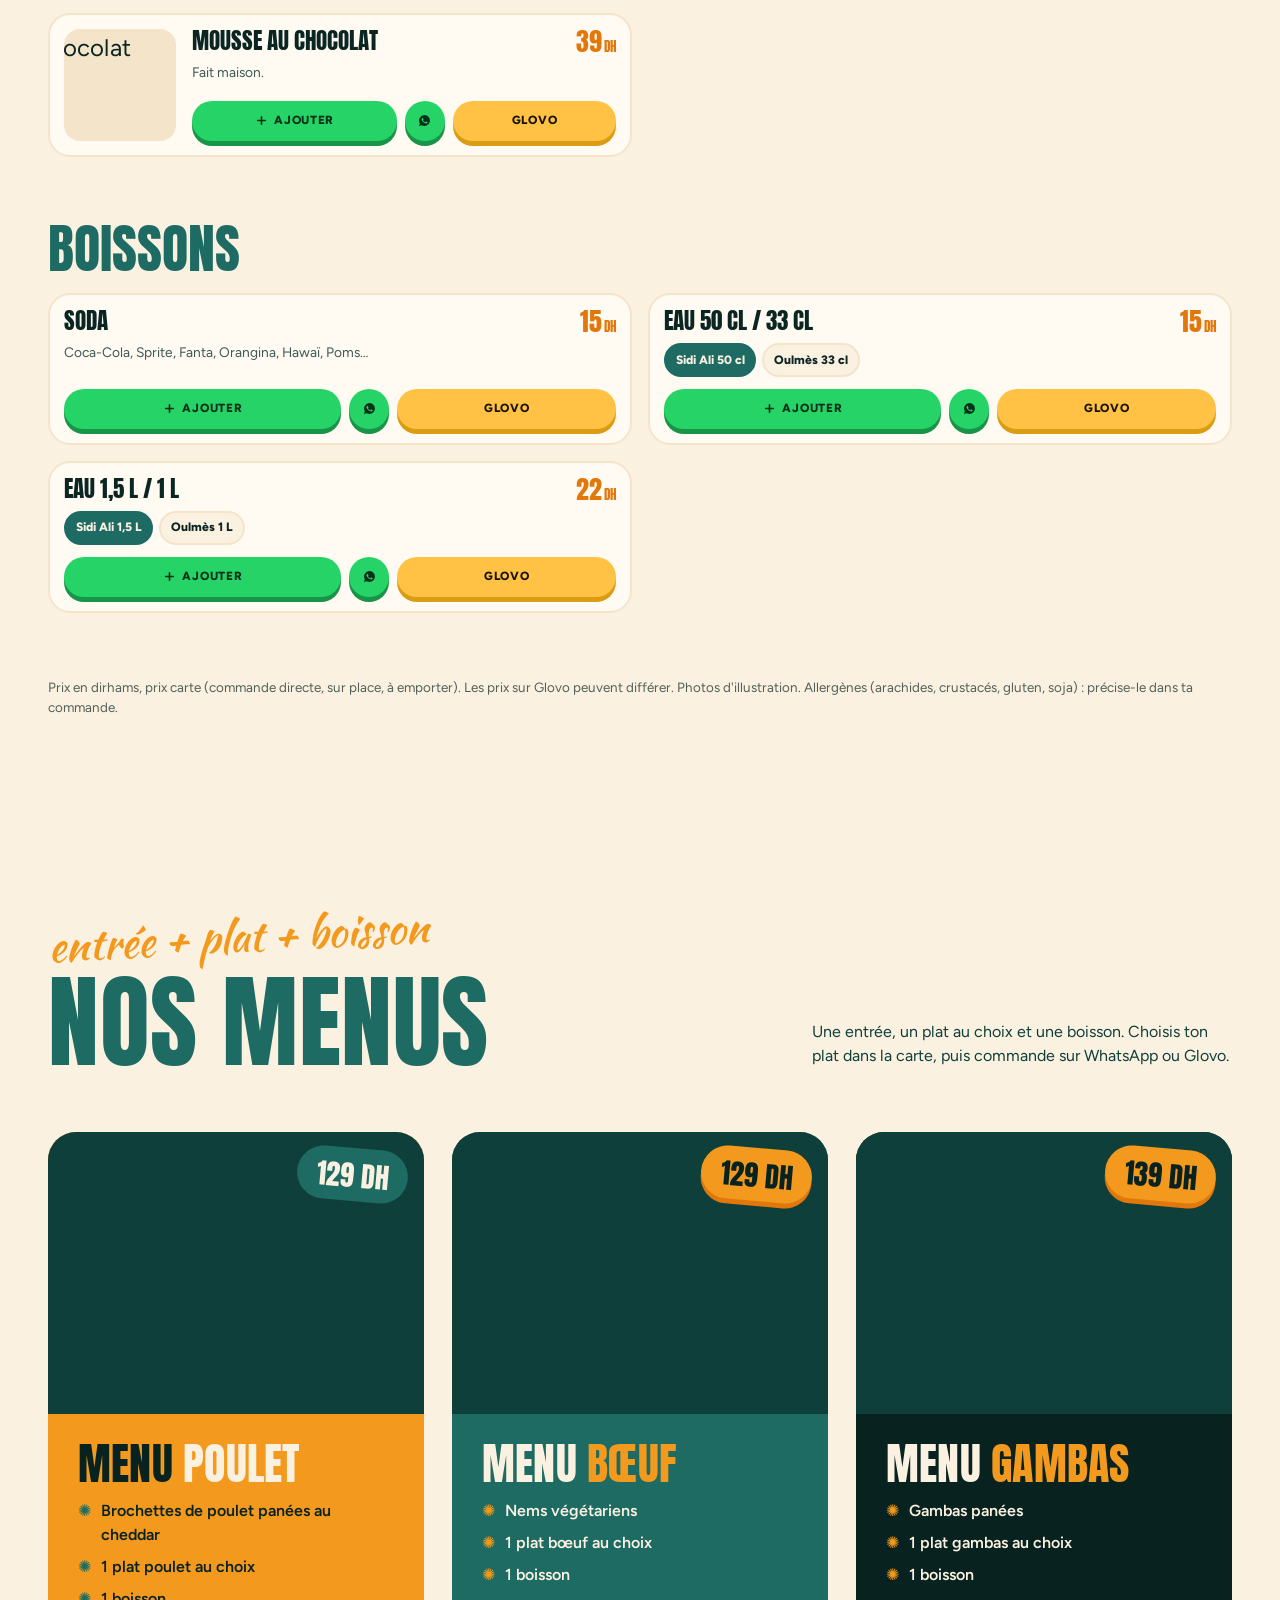
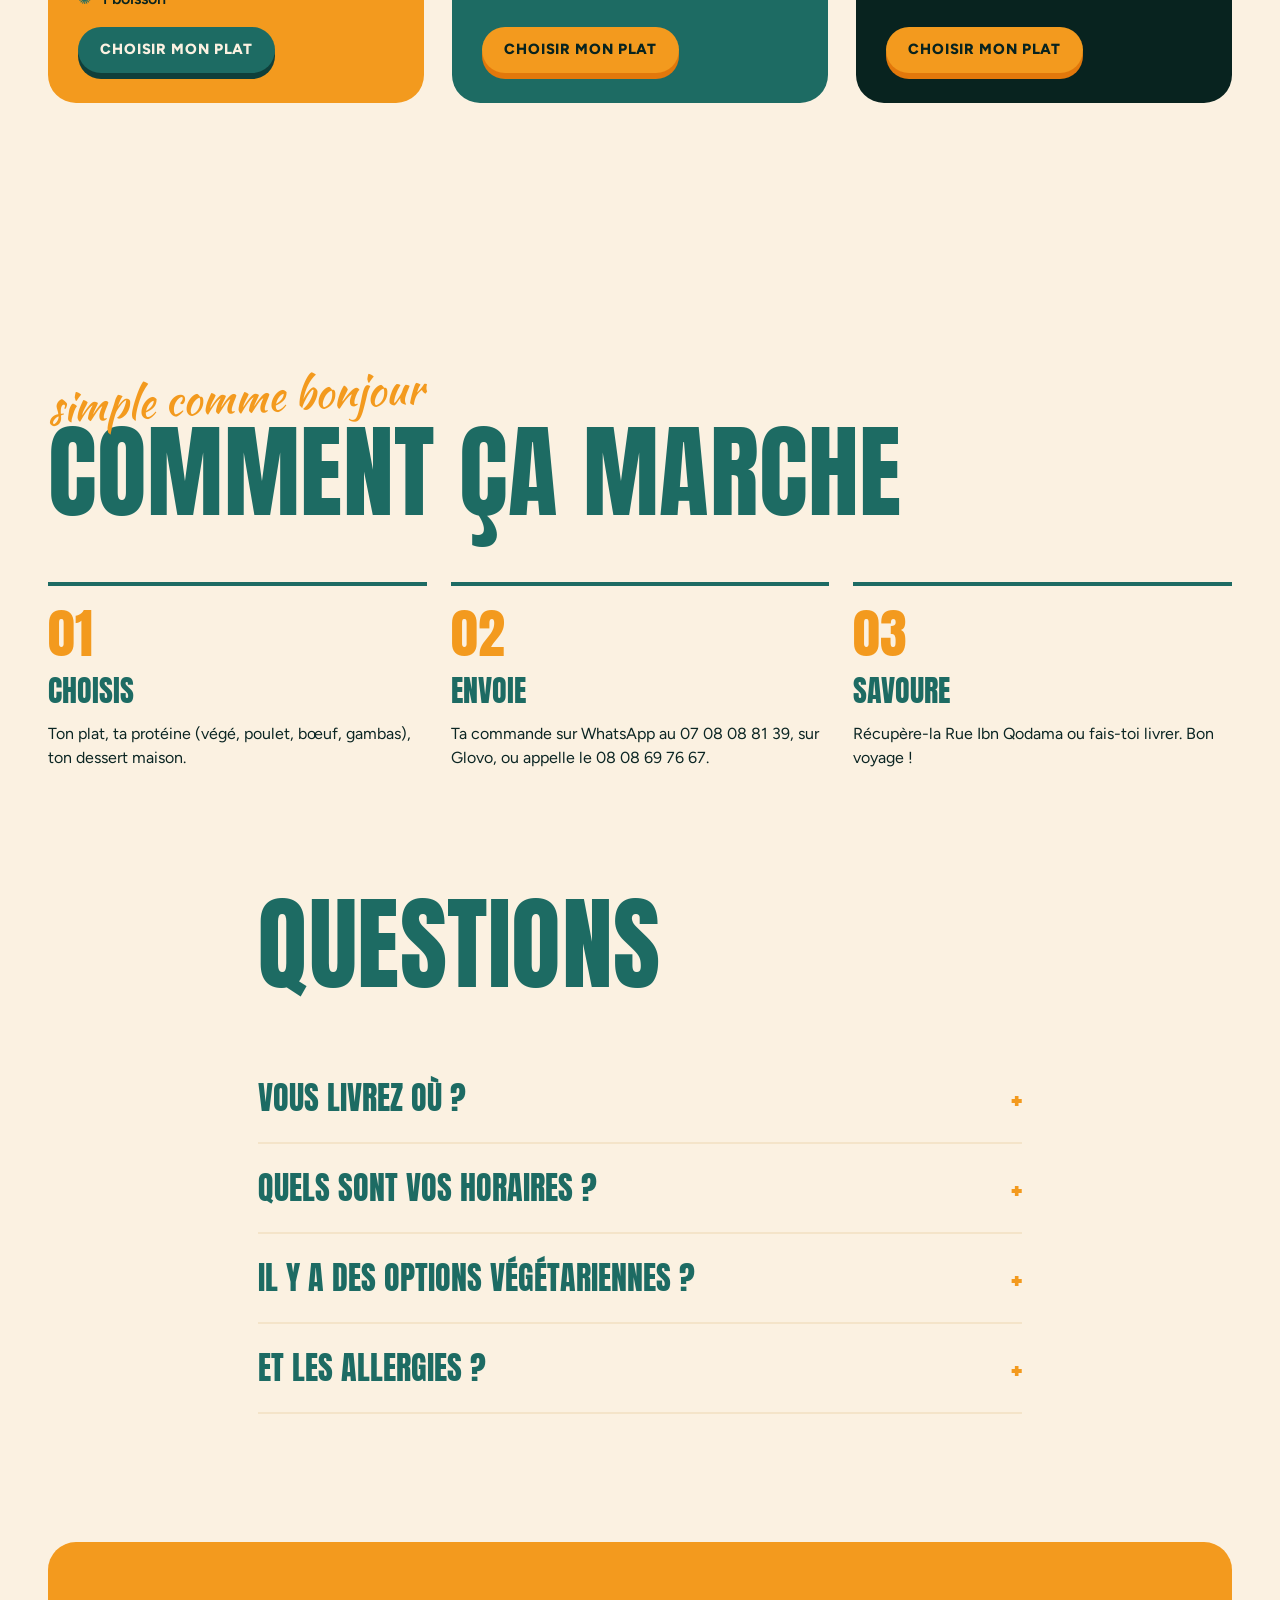
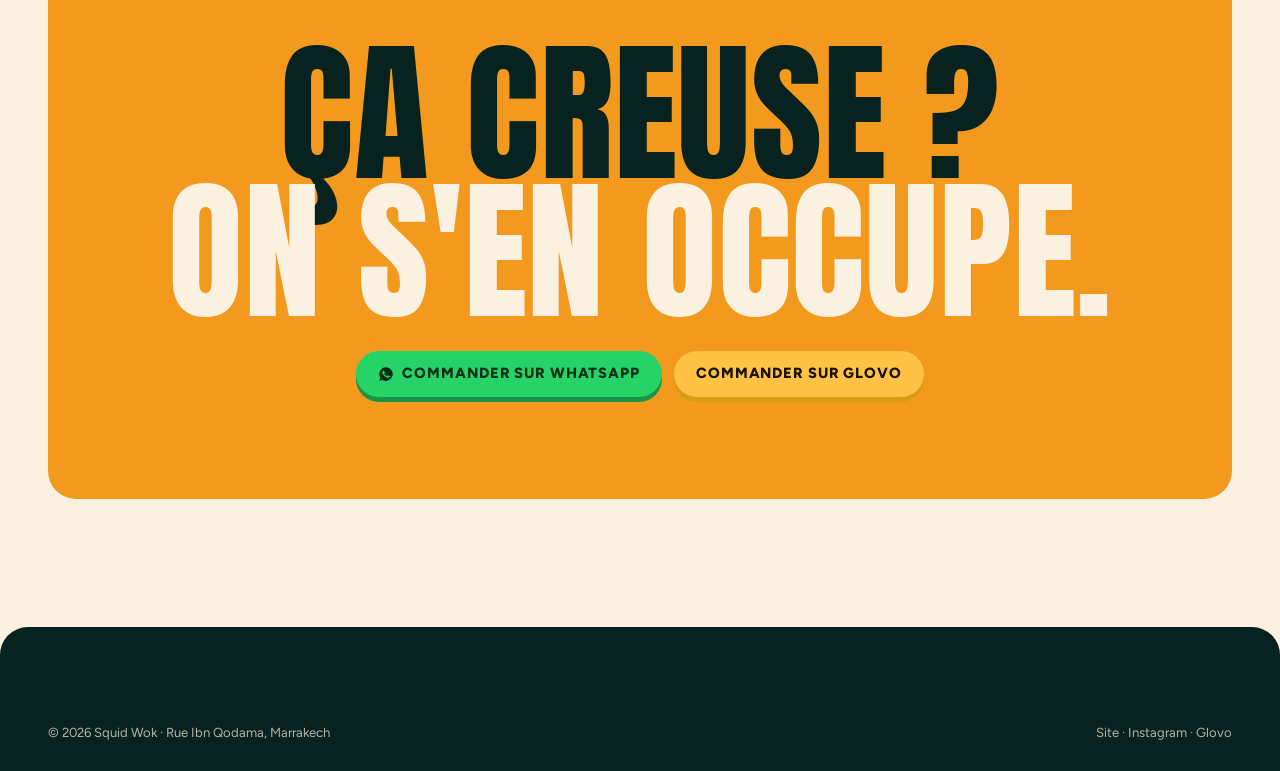
==== commit 93c0b478: "Menus poulet / bœuf / gambas, retrait menu étudiant et café, entrées avant plats - 3 menus (entrée +" ====
--- a/landing.html
+++ b/landing.html
@@ -12,7 +12,7 @@
 <link rel="preconnect" href="https://fonts.googleapis.com">
 <link rel="preconnect" href="https://fonts.gstatic.com" crossorigin>
 <link href="https://fonts.googleapis.com/css2?family=Anton&family=Righteous&family=Figtree:wght@400;600;700;800&family=Kaushan+Script&display=swap" rel="stylesheet">
-<link rel="stylesheet" href="assets/style.css?v=12">
+<link rel="stylesheet" href="assets/style.css?v=13">
 <style>
   .lp-hero{padding:calc(var(--top-h) + 100px) 0 0;position:relative}
   .lp-hero__grid{display:grid;grid-template-columns:1.1fr .9fr;gap:clamp(24px,4vw,64px);align-items:center}
@@ -45,15 +45,6 @@
   .why p{font-weight:500;opacity:.92}
 
 
-  .offer{background:var(--teal);color:var(--cream);border-radius:var(--radius);padding:clamp(36px,6vw,80px);display:grid;grid-template-columns:1.2fr .8fr;gap:clamp(24px,4vw,56px);align-items:center;position:relative;overflow:hidden}
-  .offer h2{font-size:clamp(3rem,7vw,6rem)}
-  .offer__pic{position:relative;border-radius:24px;overflow:hidden;aspect-ratio:1;background:var(--teal-deep)}
-  .offer__pic img{width:100%;height:100%;object-fit:cover;transform:scale(1.3);transform-origin:50% 62%}
-  .offer__tag{position:absolute;top:16px;right:16px;background:var(--orange);color:var(--teal-ink);font-family:var(--display);font-size:clamp(1.6rem,3vw,2.4rem);padding:.15em .55em;border-radius:999px;transform:rotate(6deg);box-shadow:0 6px 0 var(--orange-deep)}
-  .offer h2 em{font-style:normal;color:var(--orange)}
-  .offer ul{list-style:none;display:grid;gap:12px;margin:24px 0 30px}
-  .offer li{display:flex;gap:12px;align-items:center;font-weight:600}
-  .offer li::before{content:"✺";color:var(--orange);font-size:1.2rem}
 
   .how{display:grid;grid-template-columns:repeat(3,1fr);gap:24px;counter-reset:h}
   .how div{border-top:4px solid var(--teal);padding-top:20px}
@@ -177,16 +168,39 @@
   <div id="menu"></div>
 </section>
 
-<!-- OFFRE -->
-<section class="wrap" id="offre">
-  <div class="offer">
-    <div>
-      <span class="eyebrow" style="color:var(--orange)">Offre spéciale étudiant</span>
-      <h2 class="display" style="margin-top:10px">Menu <em>étudiant</em><br>100 DH</h2>
-      <p style="margin:20px 0 28px;max-width:420px">1 plat au choix + 1 dessert maison + 1 boisson. On te fait voyager sans quitter Marrakech, sur présentation de ta carte étudiante.</p>
-      <a class="btn btn--orange" target="_blank" rel="noopener" href="https://wa.me/212708088139?text=Bonjour%20Squid%20Wok%20!%20Je%20voudrais%20le%20Menu%20%C3%A9tudiant%20%C3%A0%20100%20DH%20%3A%0A-%20Plat%20%3A%20%0A-%20Dessert%20%3A%20%0A-%20Boisson%20%3A%20">Je le commande</a>
-    </div>
-    <div class="offer__pic"><img class="glovo" src="https://glovo.dhmedia.io/image/menus-glovo/products/254c81ab216e24663ea8f9c90d23c4777268ee4aaa47d667d57827e0d955cf6f?t=W3sicmVzaXplIjp7Im1vZGUiOiJmaXQiLCJ3aWR0aCI6ODAwLCJoZWlnaHQiOjgwMH19XQ==" alt="Menu : plat, dessert et boisson" loading="lazy"><span class="offer__tag">100 DH</span></div>
+<!-- MENUS -->
+<section class="section" id="menus">
+  <div class="wrap">
+    <div class="head reveal">
+      <h2 class="display"><span class="script">entrée + plat + boisson</span>Nos menus</h2>
+      <p>Une entrée, un plat au choix et une boisson. Choisis ton plat dans la carte, puis commande sur WhatsApp ou Glovo.</p>
+    </div>
+    <div class="menus">
+      <article class="menu-card menu-card--orange reveal">
+        <div class="menu-card__img"><img class="glovo" loading="lazy" src="https://glovo.dhmedia.io/image/menus-glovo/products/1ef823ac08c5576b76f7292e3082cd9a3888f3697fb75bea722f6ba63051ead5?t=W3sicmVzaXplIjp7Im1vZGUiOiJmaXQiLCJ3aWR0aCI6ODAwLCJoZWlnaHQiOjgwMH19XQ==" alt="Wok saté poulet"><span class="menu-card__price">129 DH</span></div>
+        <div class="menu-card__body">
+          <h3 class="display">Menu <em>poulet</em></h3>
+          <ul><li>Brochettes de poulet panées au cheddar</li><li>1 plat poulet au choix</li><li>1 boisson</li></ul>
+          <a class="btn btn--teal" href="#cat-formules">Choisir mon plat</a>
+        </div>
+      </article>
+      <article class="menu-card menu-card--teal reveal reveal-d1">
+        <div class="menu-card__img"><img class="glovo" loading="lazy" src="https://glovo.dhmedia.io/image/menus-glovo/products/d669b26f07e03f34da57daa3205318e94204fc3b8b29354a88bb9bdecc7d0ae1?t=W3sicmVzaXplIjp7Im1vZGUiOiJmaXQiLCJ3aWR0aCI6ODAwLCJoZWlnaHQiOjgwMH19XQ==" alt="Nouilles sautées bœuf"><span class="menu-card__price">129 DH</span></div>
+        <div class="menu-card__body">
+          <h3 class="display">Menu <em>bœuf</em></h3>
+          <ul><li>Nems végétariens</li><li>1 plat bœuf au choix</li><li>1 boisson</li></ul>
+          <a class="btn btn--orange" href="#cat-formules">Choisir mon plat</a>
+        </div>
+      </article>
+      <article class="menu-card menu-card--ink reveal reveal-d2">
+        <div class="menu-card__img"><img class="glovo" loading="lazy" src="https://glovo.dhmedia.io/image/menus-glovo/products/c10b74c27b8c403d55e8d8d3767482482d9e4d7c0ee0b257dedf9f9ea05f25b3?t=W3sicmVzaXplIjp7Im1vZGUiOiJmaXQiLCJ3aWR0aCI6ODAwLCJoZWlnaHQiOjgwMH19XQ==" alt="Pad thaï gambas"><span class="menu-card__price">139 DH</span></div>
+        <div class="menu-card__body">
+          <h3 class="display">Menu <em>gambas</em></h3>
+          <ul><li>Gambas panées</li><li>1 plat gambas au choix</li><li>1 boisson</li></ul>
+          <a class="btn btn--orange" href="#cat-formules">Choisir mon plat</a>
+        </div>
+      </article>
+    </div>
   </div>
 </section>
 
@@ -233,7 +247,7 @@
   </div>
 </footer>
 
-<script src="assets/menu.js?v=11"></script>
+<script src="assets/menu.js?v=13"></script>
 <script src="assets/main.js?v=8"></script>
 </body>
 </html>
--- a/assets/style.css
+++ b/assets/style.css
@@ -162,16 +162,24 @@
 .stat span{font-size:.82rem;font-weight:700;color:var(--teal-deep)}
 
 /* ---------- Promo cards (pattern "Izaberi obrok / Postani deo ekipe") ---------- */
-.promos{display:grid;grid-template-columns:1fr 1fr;gap:clamp(16px,2.5vw,28px)}
-.promo{position:relative;border-radius:var(--radius);overflow:hidden;min-height:440px;padding:clamp(24px,4vw,44px);display:flex;flex-direction:column;justify-content:space-between;isolation:isolate}
-.promo h3{font-size:clamp(3rem,6vw,5.4rem);max-width:8ch}
-.promo p{max-width:min(260px,48%);font-weight:700;text-transform:uppercase;font-size:.85rem;letter-spacing:.05em}
-.promo img{position:absolute;right:-8%;bottom:-8%;width:56%;aspect-ratio:1;object-fit:cover;border-radius:50%;z-index:-1;transition:transform .9s var(--ease);box-shadow:0 20px 50px rgba(0,0,0,.3)}
-.promo:hover img{transform:rotate(-8deg) scale(1.05)}
-.promo--orange{background:var(--orange);color:var(--teal-ink)}
-.promo--teal{background:var(--teal);color:var(--cream)}
-.promo--teal h3 em{color:var(--orange);font-style:normal}
-.promo .btn{align-self:flex-start}
+.menus{display:grid;grid-template-columns:repeat(3,1fr);gap:clamp(16px,2.5vw,28px)}
+.menu-card{display:flex;flex-direction:column;border-radius:var(--radius);overflow:hidden;background:var(--teal);color:var(--cream)}
+.menu-card--orange{background:var(--orange);color:var(--teal-ink)}
+.menu-card--ink{background:var(--teal-ink)}
+.menu-card__img{position:relative;aspect-ratio:4/3;overflow:hidden;background:var(--teal-deep)}
+.menu-card__img img{width:100%;height:100%;object-fit:cover;transform:scale(1.3);transform-origin:50% 62%;transition:transform .8s var(--ease)}
+.menu-card:hover .menu-card__img img{transform:scale(1.4)}
+.menu-card__price{position:absolute;z-index:1;top:16px;right:16px;background:var(--orange);color:var(--teal-ink);font-family:var(--display);font-size:clamp(1.4rem,2.2vw,1.8rem);padding:.2em .7em;border-radius:999px;transform:rotate(5deg);box-shadow:0 5px 0 var(--orange-deep);white-space:nowrap}
+.menu-card--orange .menu-card__price{background:var(--teal);color:var(--cream);box-shadow:0 5px 0 var(--teal-deep)}
+.menu-card__body{flex:1;display:flex;flex-direction:column;gap:16px;padding:clamp(20px,2.6vw,30px)}
+.menu-card h3{font-size:clamp(2.2rem,3.4vw,3rem)}
+.menu-card h3 em{font-style:normal;color:var(--orange)}
+.menu-card--orange h3 em{color:var(--cream)}
+.menu-card ul{list-style:none;display:grid;gap:8px;font-weight:600}
+.menu-card li{display:flex;gap:10px;align-items:baseline}
+.menu-card li::before{content:"✺";color:var(--orange);flex:none}
+.menu-card--orange li::before{color:var(--teal)}
+.menu-card .btn{margin-top:auto;align-self:flex-start}
 
 /* ---------- Menu (carte complète) ---------- */
 .catnav{position:sticky;top:calc(var(--top-h) + var(--header-h));z-index:40;background:var(--cream);padding:12px 0;margin-bottom:28px;border-bottom:1px solid var(--cream-2)}
@@ -294,7 +302,10 @@
 
 /* ---------- Responsive ---------- */
 @media (max-width:900px){
-  .story,.infos,.promos{grid-template-columns:1fr}
+  .story,.infos{grid-template-columns:1fr}
+  .menus{grid-template-columns:1fr}
+  .menu-card{flex-direction:row}
+  .menu-card__img{flex:0 0 42%;aspect-ratio:auto;min-height:260px}
   .events{grid-template-columns:1fr 1fr}
   .events .event:last-child{grid-column:1/-1;aspect-ratio:16/9}
   .footer__cols{grid-template-columns:1fr 1fr}
@@ -313,9 +324,8 @@
   .event,.events .event:last-child{aspect-ratio:5/4}
   .stats{grid-template-columns:1fr 1fr 1fr;gap:8px}
   .stat{padding:12px}
-  .promo{min-height:420px}
-  .promo p{max-width:60%}
-  .promo img{width:62%}
+  .menu-card{flex-direction:column}
+  .menu-card__img{flex:none;aspect-ratio:4/3;min-height:0}
   .header .btn{width:46px;padding:0}
   .hero{padding-top:calc(var(--top-h) + 82px)}
   .topbar{font-size:.64rem;letter-spacing:.04em}
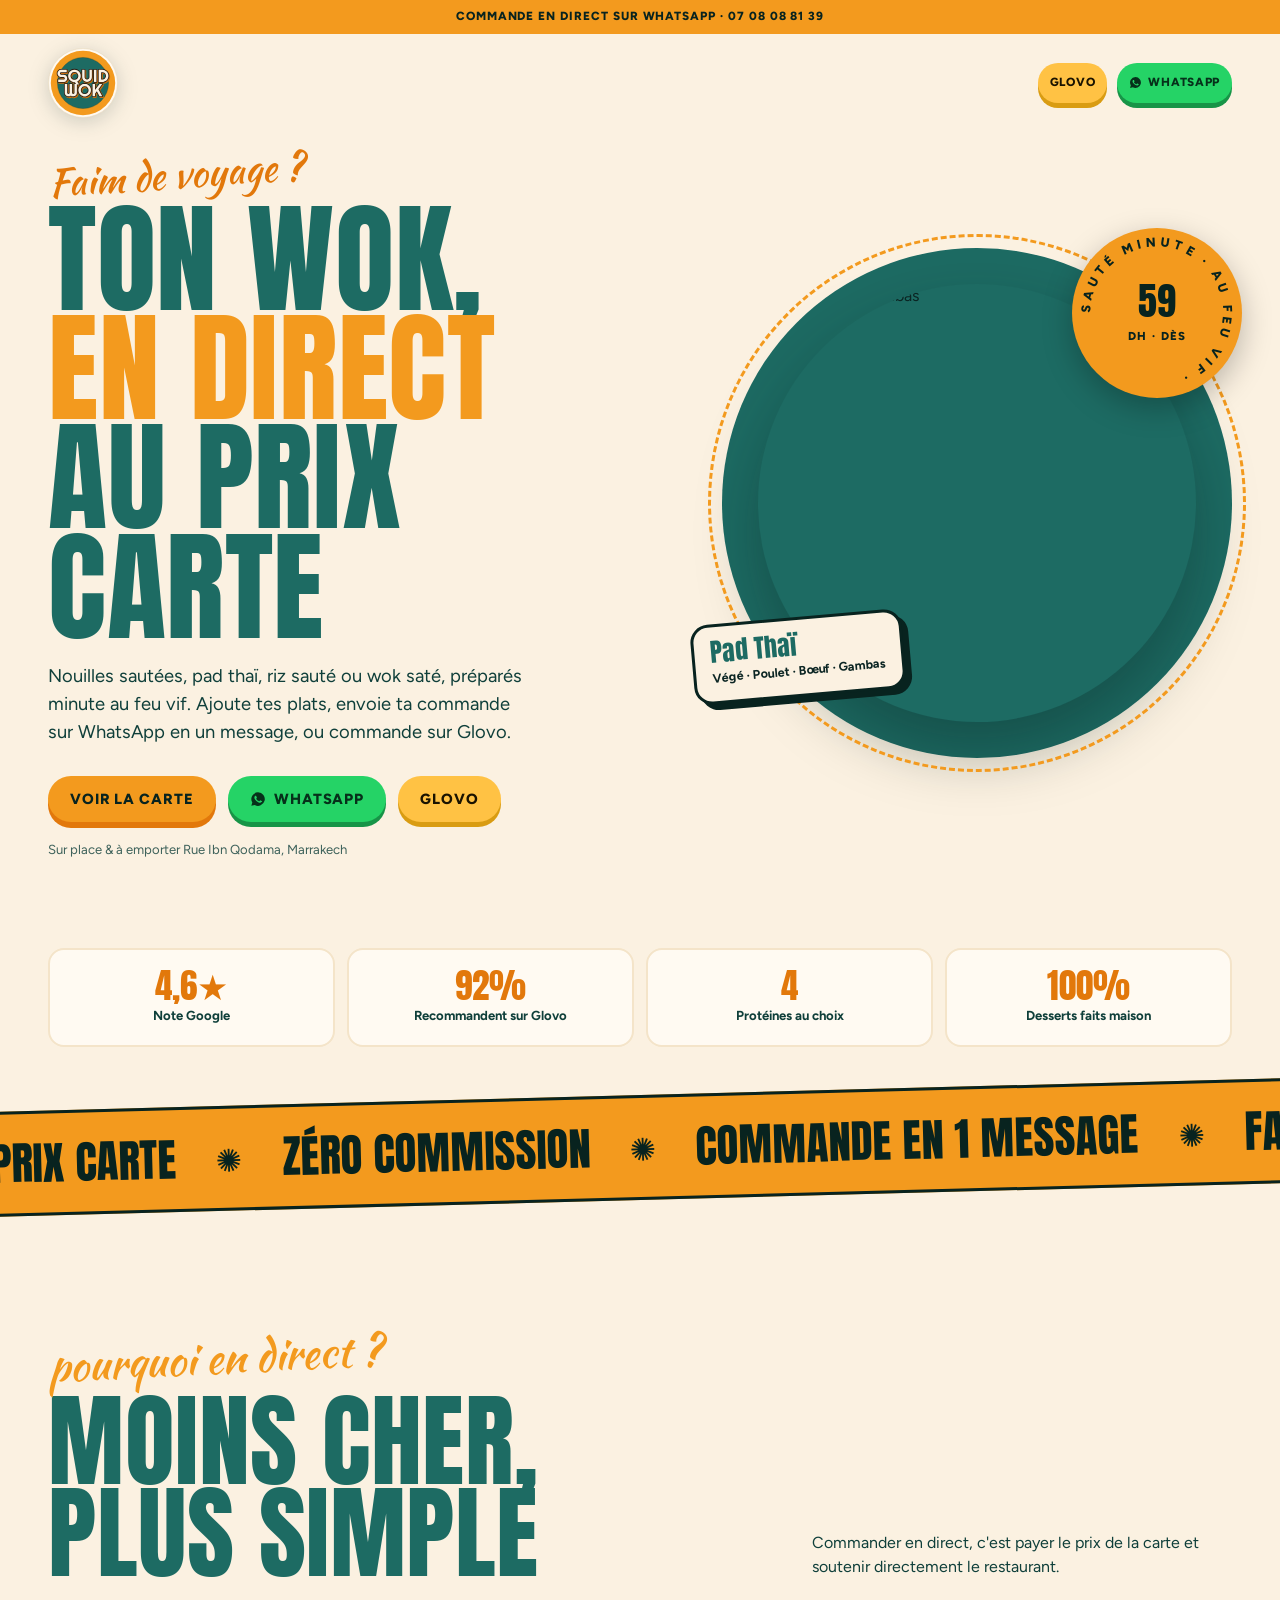
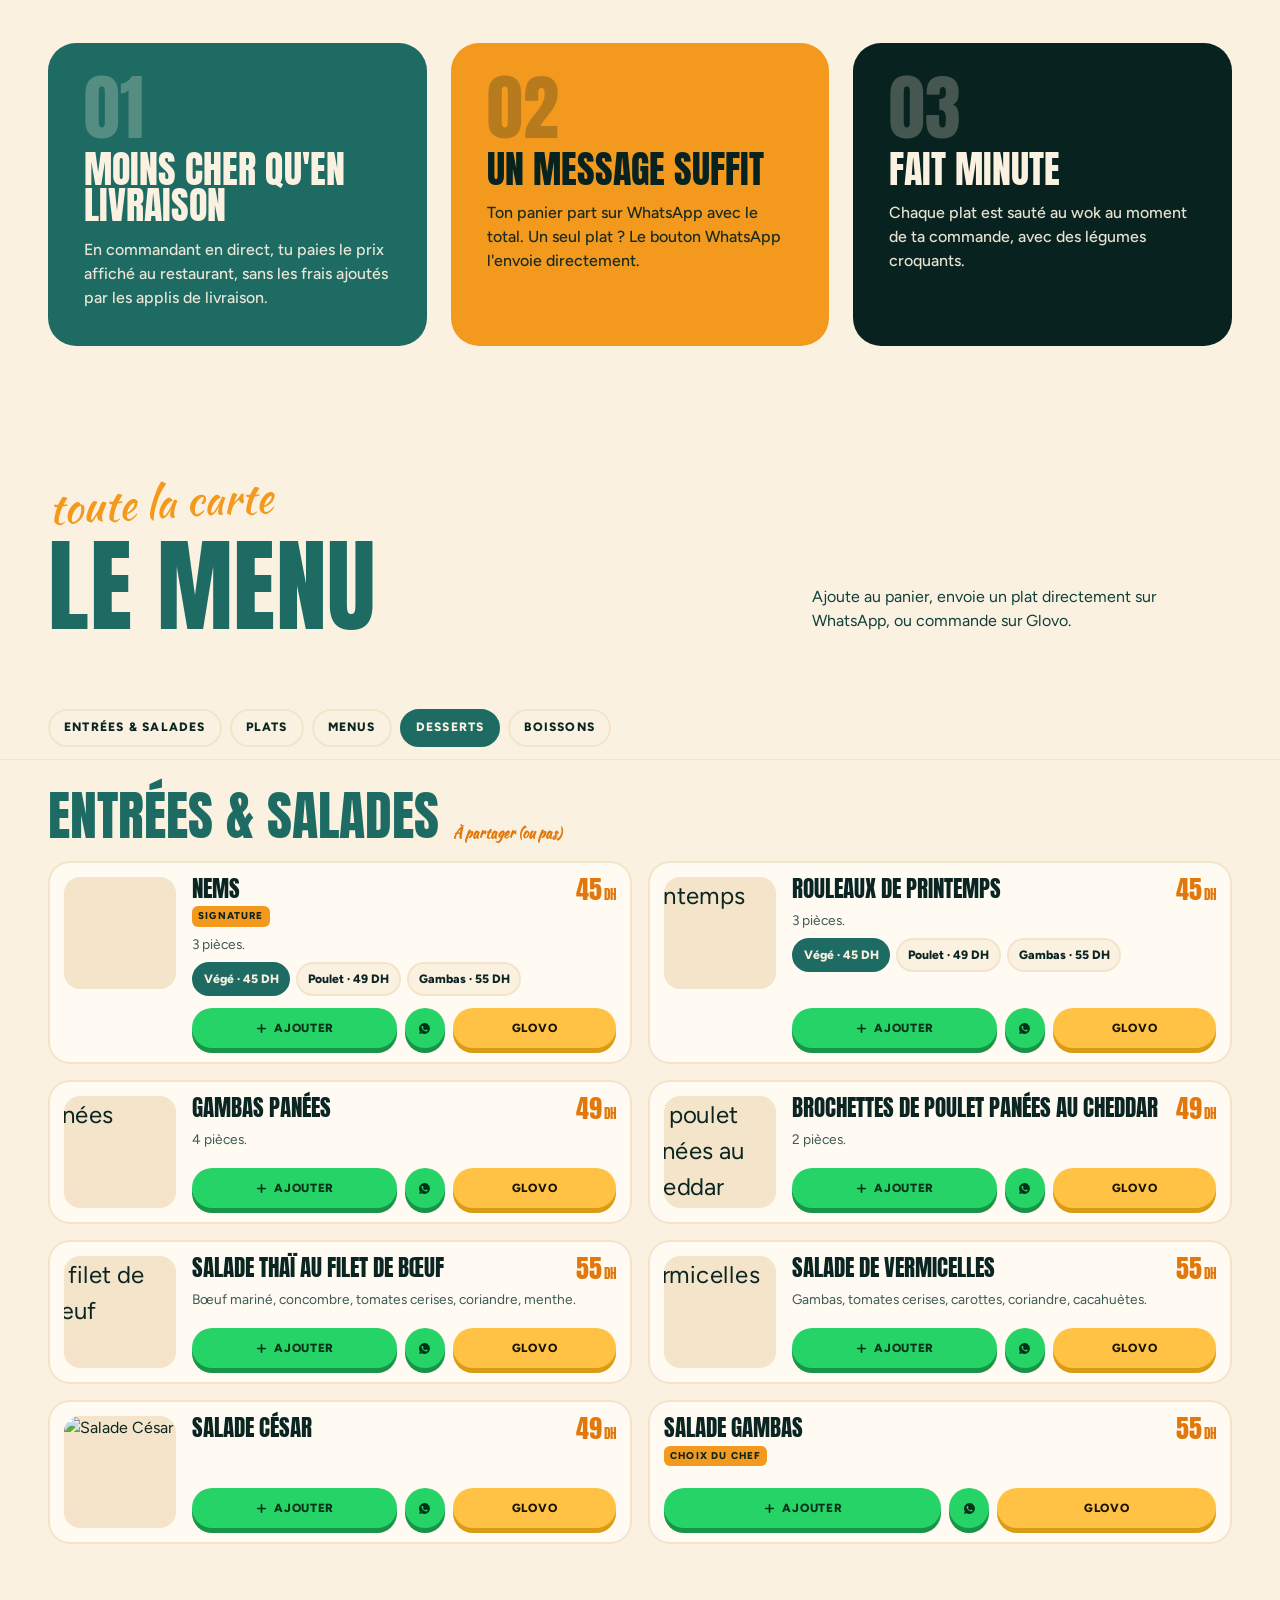
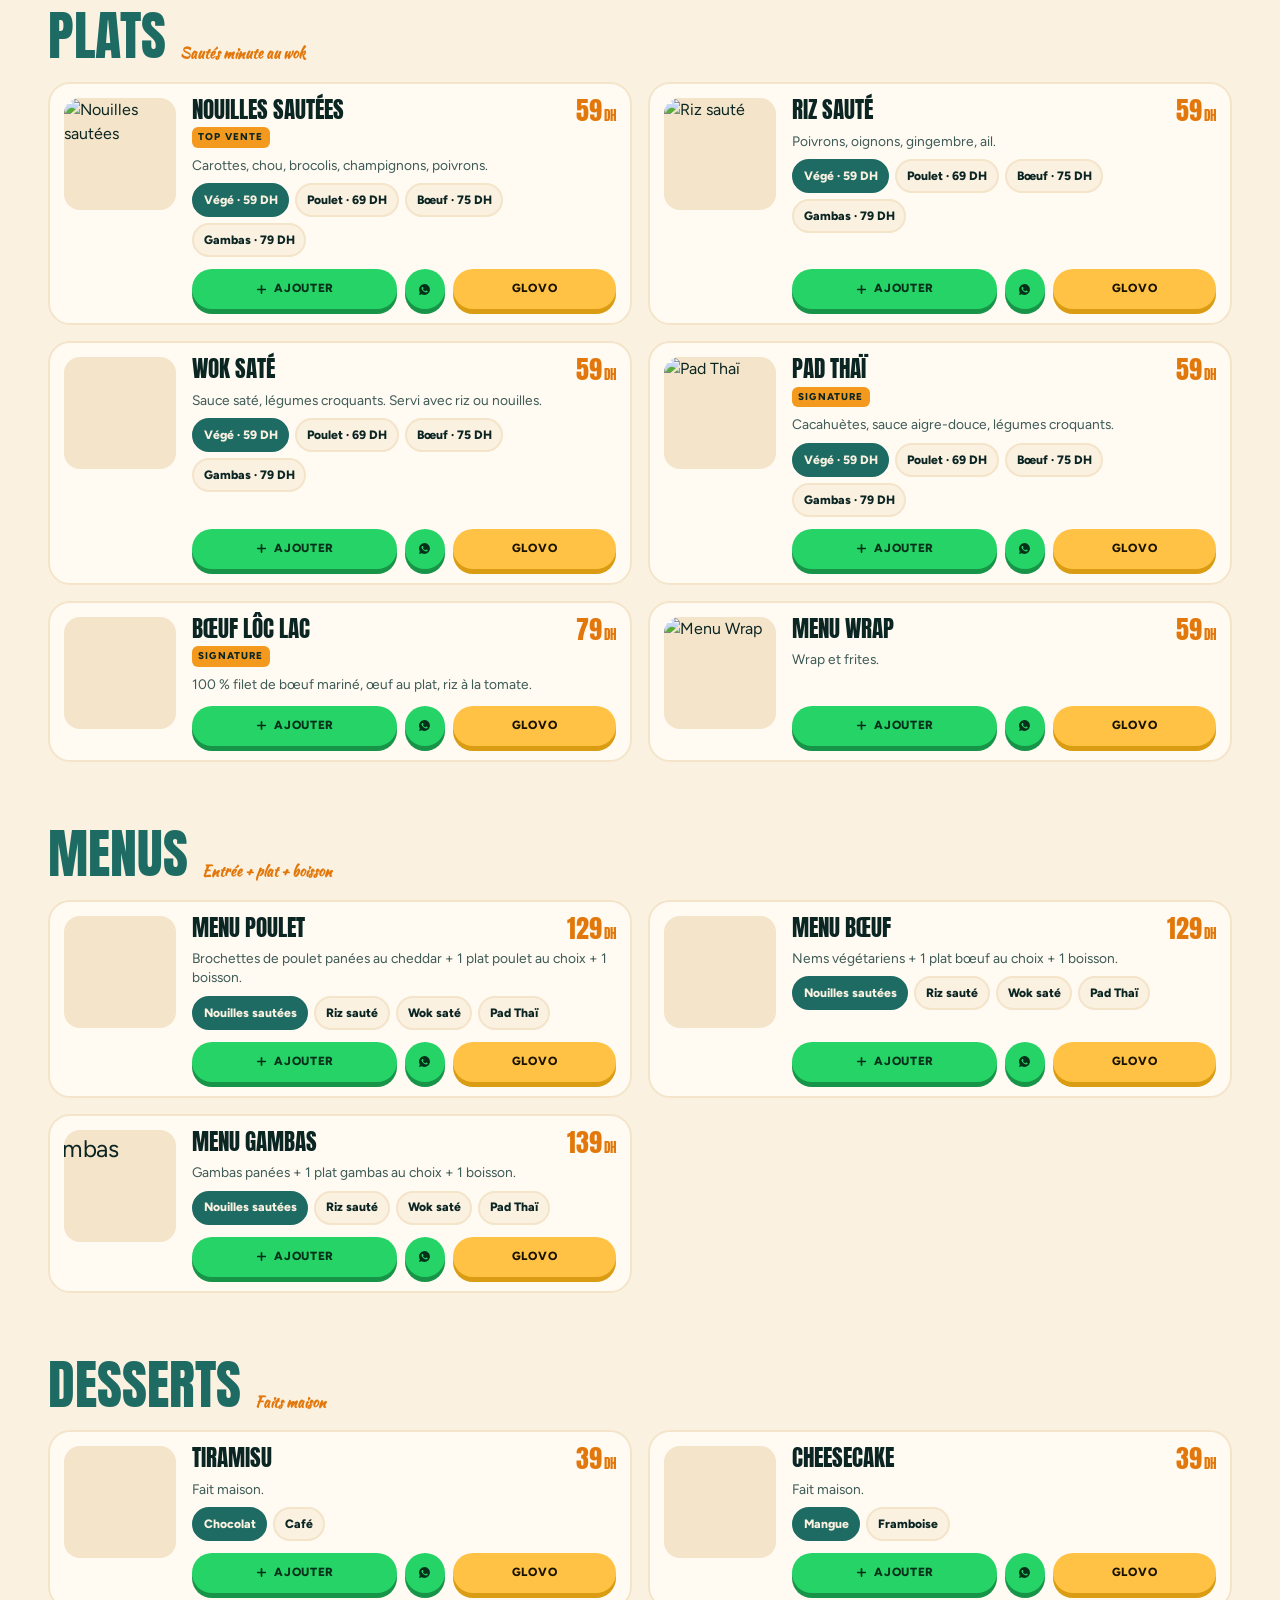
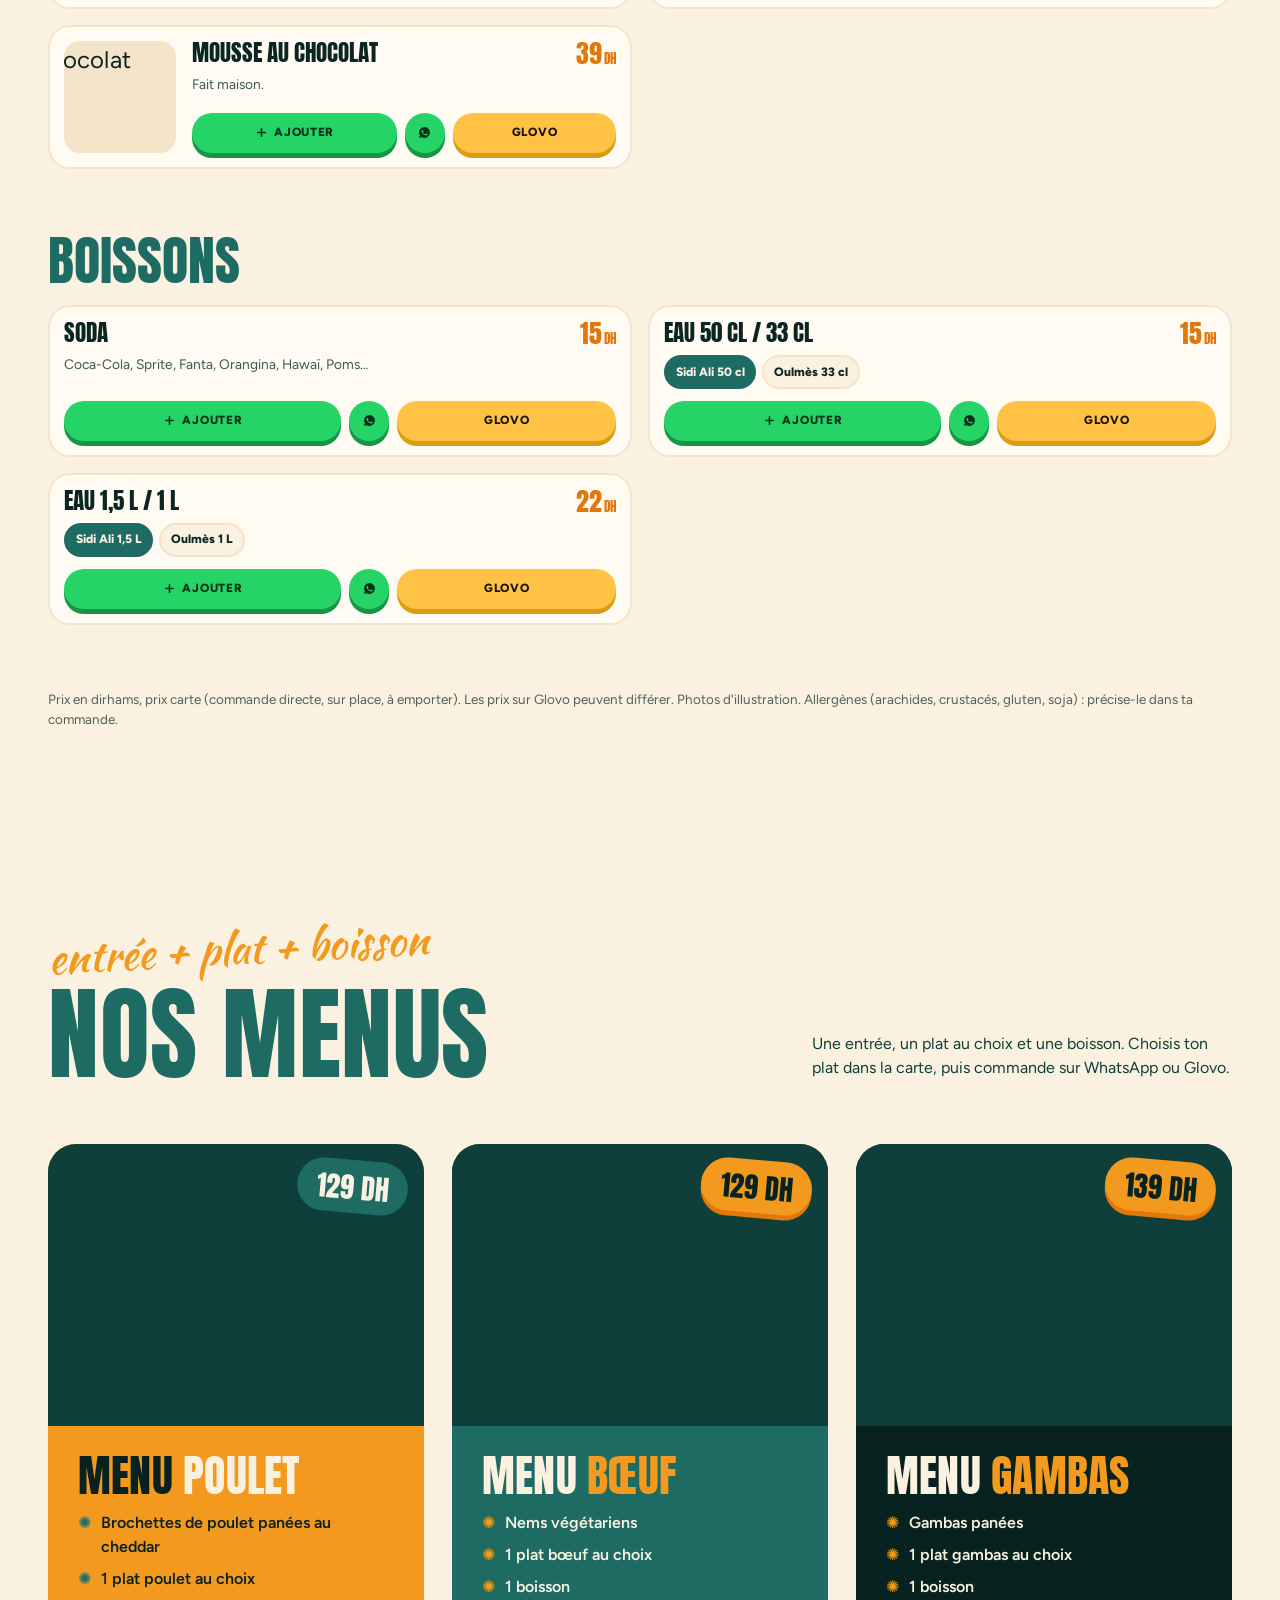
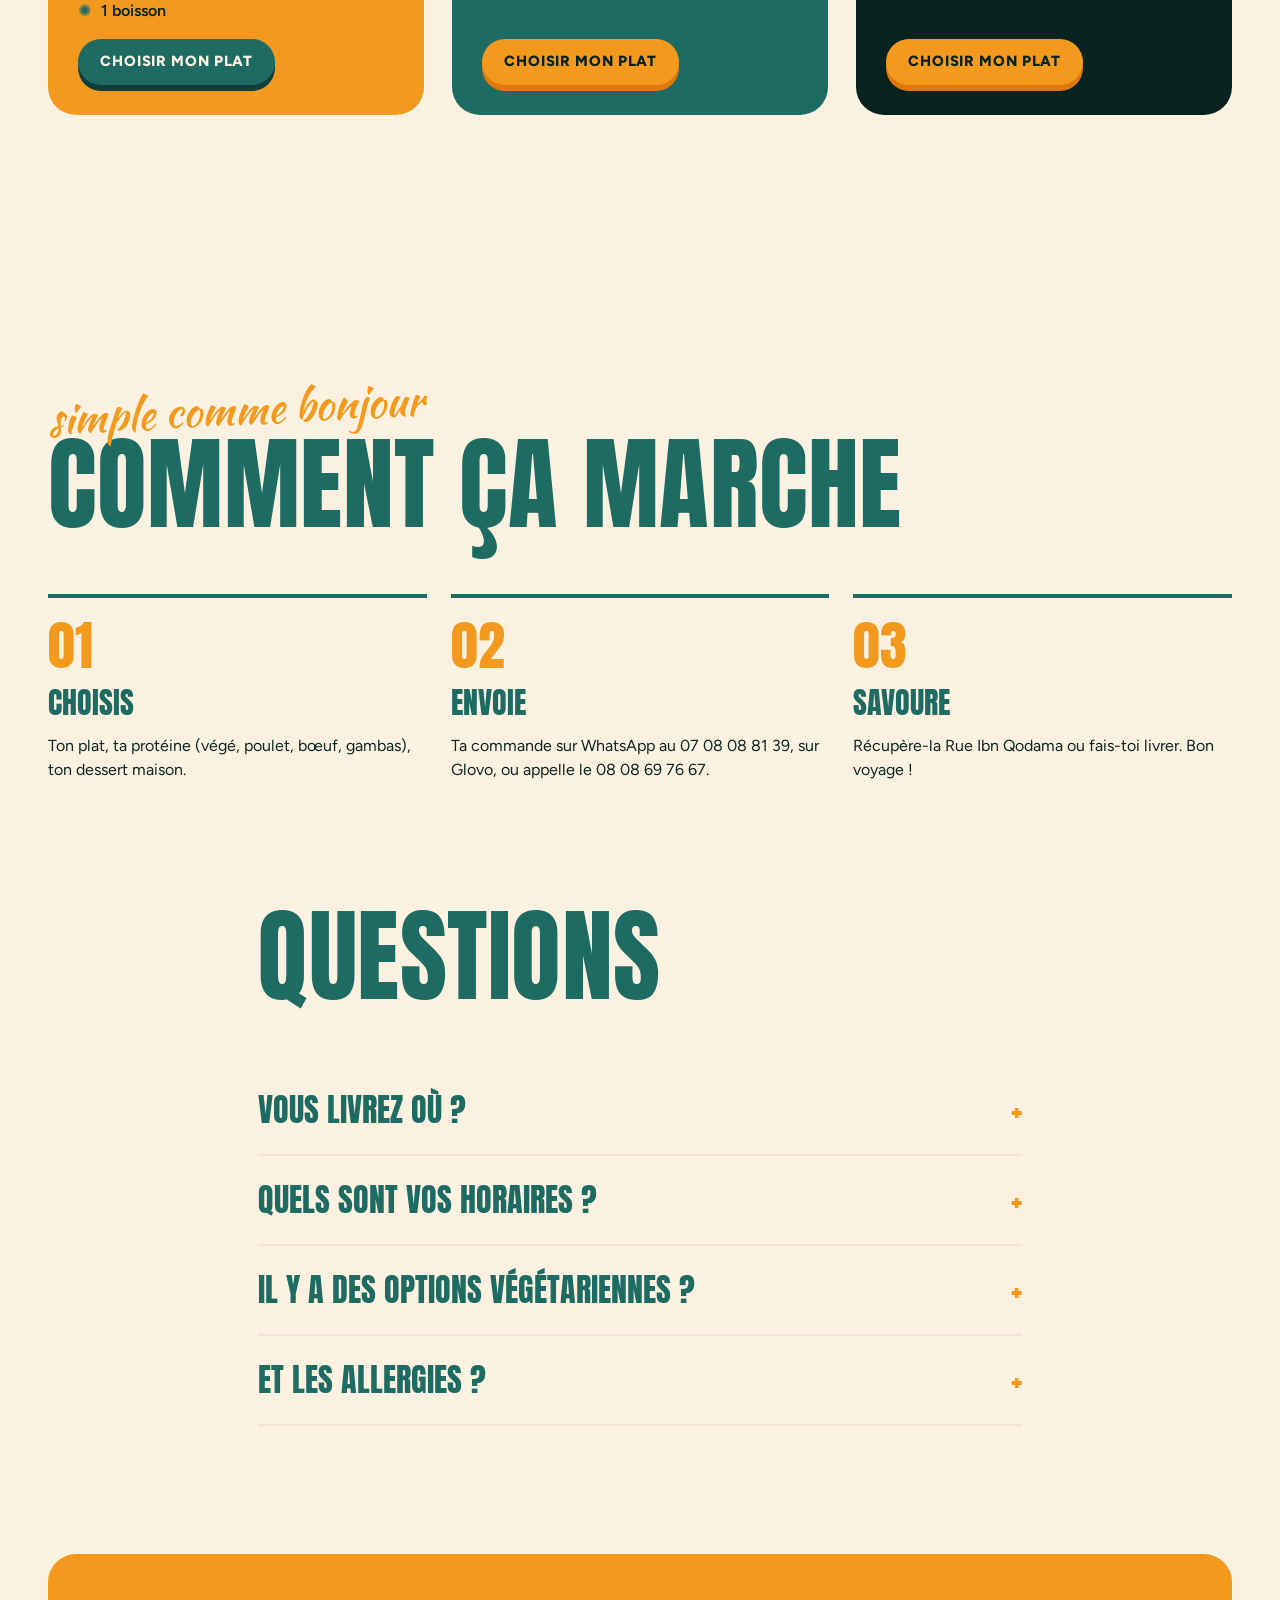
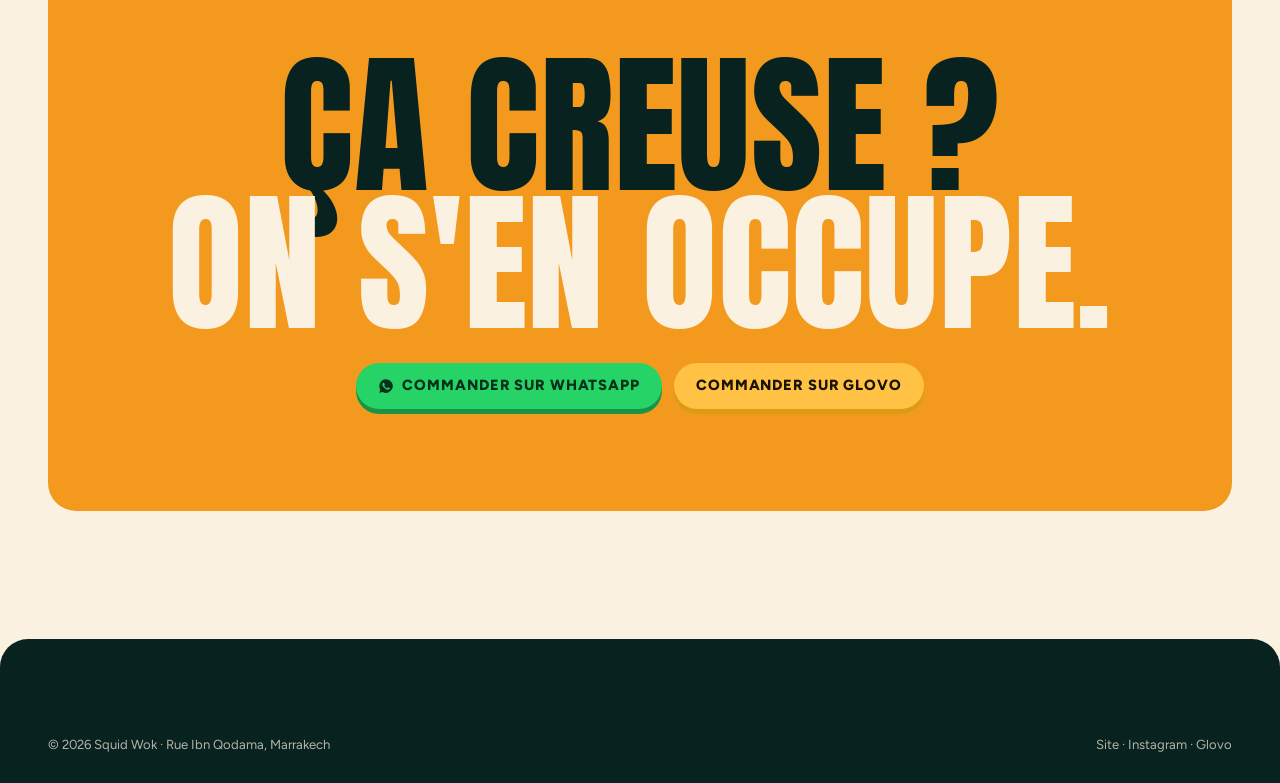
==== commit a8a4d41d: "Logo officiel en badge (sans la pieuvre) + accroche « Du wok à ta table » - Badge rond vectoriel (SV" ====
--- a/landing.html
+++ b/landing.html
@@ -12,9 +12,11 @@
 <link rel="preconnect" href="https://fonts.googleapis.com">
 <link rel="preconnect" href="https://fonts.gstatic.com" crossorigin>
 <link href="https://fonts.googleapis.com/css2?family=Anton&family=Righteous&family=Figtree:wght@400;600;700;800&family=Kaushan+Script&display=swap" rel="stylesheet">
-<link rel="stylesheet" href="assets/style.css?v=13">
+<link rel="icon" type="image/svg+xml" href="assets/logo-badge.svg?v=1">
+<link rel="apple-touch-icon" href="assets/logo-badge.png?v=1">
+<link rel="stylesheet" href="assets/style.css?v=15">
 <style>
-  .lp-hero{padding:calc(var(--top-h) + 100px) 0 0;position:relative}
+  .lp-hero{padding:calc(var(--top-h) + 112px) 0 0;position:relative}
   .lp-hero__grid{display:grid;grid-template-columns:1.1fr .9fr;gap:clamp(24px,4vw,64px);align-items:center}
   .lp-hero h1{font-size:clamp(3.6rem,9.5vw,9rem);color:var(--teal)}
   .lp-hero h1 em{font-style:normal;color:var(--orange)}
@@ -82,7 +84,7 @@
 <div class="site-top">
 <div class="topbar"><a href="https://wa.me/212708088139" target="_blank" rel="noopener">Commande en direct sur WhatsApp · 07 08 08 81 39</a></div>
 <header class="header">
-  <a href="index.html" class="logo" aria-label="Squid Wok, site" style="grid-column:1;justify-self:start;align-items:flex-start"><span class="logo__main">Squid <span>Wok</span></span><span class="logo__sub">Asian fusion</span></a>
+  <a href="index.html" class="logo logo--badge" aria-label="Squid Wok, site" style="grid-column:1;justify-self:start"><img src="assets/logo-badge.svg?v=1" alt="Squid Wok" width="70" height="70"></a>
   <span></span>
   <div class="header__actions">
     <a class="btn btn--glovo btn--sm" href="https://glovoapp.com/fr/ma/marrakech/stores/squid-wok-mar" target="_blank" rel="noopener" style="display:inline-flex">Glovo</a>
--- a/assets/style.css
+++ b/assets/style.css
@@ -62,6 +62,14 @@
 .logo__main{display:flex;flex-direction:column;align-items:center;font-size:clamp(1.45rem,2.2vw,1.9rem);color:var(--cream);-webkit-text-stroke:0;text-shadow:-1.5px -1.5px 0 var(--teal-deep),1.5px -1.5px 0 var(--teal-deep),-1.5px 1.5px 0 var(--teal-deep),1.5px 1.5px 0 var(--teal-deep),3px 3px 0 var(--orange)}
 .logo__main span{display:block;color:var(--cream)}
 .logo__sub{font-family:var(--body);font-weight:800;font-size:.5rem;letter-spacing:.3em;color:var(--orange-deep);margin-top:5px}
+/* Badge officiel (sans la pieuvre) */
+.logo--badge img{display:block;width:70px;height:70px;filter:drop-shadow(0 4px 10px rgba(8,35,31,.18));transition:width .3s var(--ease),height .3s var(--ease),transform .4s var(--ease)}
+.logo--badge:hover img{transform:rotate(-8deg)}
+.header.is-scrolled .logo--badge img{width:52px;height:52px}
+.footer__brand{display:flex;align-items:center;gap:clamp(20px,4vw,48px);margin-bottom:56px}
+.footer__brand img{width:clamp(120px,16vw,180px);height:auto;flex:none}
+.footer__brand p{font-size:clamp(2.2rem,6vw,4.6rem);color:var(--cream);line-height:1.12}
+.footer__brand p span{color:var(--orange)}
 .logo--xl{align-items:flex-start}
 .logo--xl .logo__main{align-items:flex-start;font-size:clamp(3.4rem,13vw,10rem);color:var(--cream);text-shadow:.03em .03em 0 var(--orange),.06em .06em 0 var(--orange-deep)}
 .logo--xl .logo__main span{color:var(--orange);text-shadow:.03em .03em 0 var(--teal),.06em .06em 0 var(--teal-deep)}
@@ -98,7 +106,7 @@
 
 .nav__btns{display:flex;flex-wrap:wrap;gap:10px;margin-top:32px}
 /* ---------- Hero ---------- */
-.hero{padding:calc(var(--top-h) + 96px) var(--gutter) 0}
+.hero{padding:calc(var(--top-h) + 108px) var(--gutter) 0}
 .hero__media{position:relative;border-radius:var(--radius);overflow:hidden;min-height:min(86vh,820px);background:var(--teal-ink);display:flex;align-items:flex-end}
 .hero__media img,.hero__media video{position:absolute;inset:0;width:100%;height:100%;object-fit:cover;transform:scale(1.08);animation:heroZoom 14s var(--ease) forwards}
 @keyframes heroZoom{to{transform:scale(1)}}
@@ -327,7 +335,9 @@
   .menu-card{flex-direction:column}
   .menu-card__img{flex:none;aspect-ratio:4/3;min-height:0}
   .header .btn{width:46px;padding:0}
-  .hero{padding-top:calc(var(--top-h) + 82px)}
+  .header .btn--glovo{width:auto;padding:0 .9em}
+  .hero{padding-top:calc(var(--top-h) + 92px)}
+  .logo--badge img{width:58px;height:58px}
   .topbar{font-size:.64rem;letter-spacing:.04em}
   .hero__media{min-height:74vh}
   .hero__row>div{display:grid!important;grid-template-columns:1fr 1fr;width:100%}
